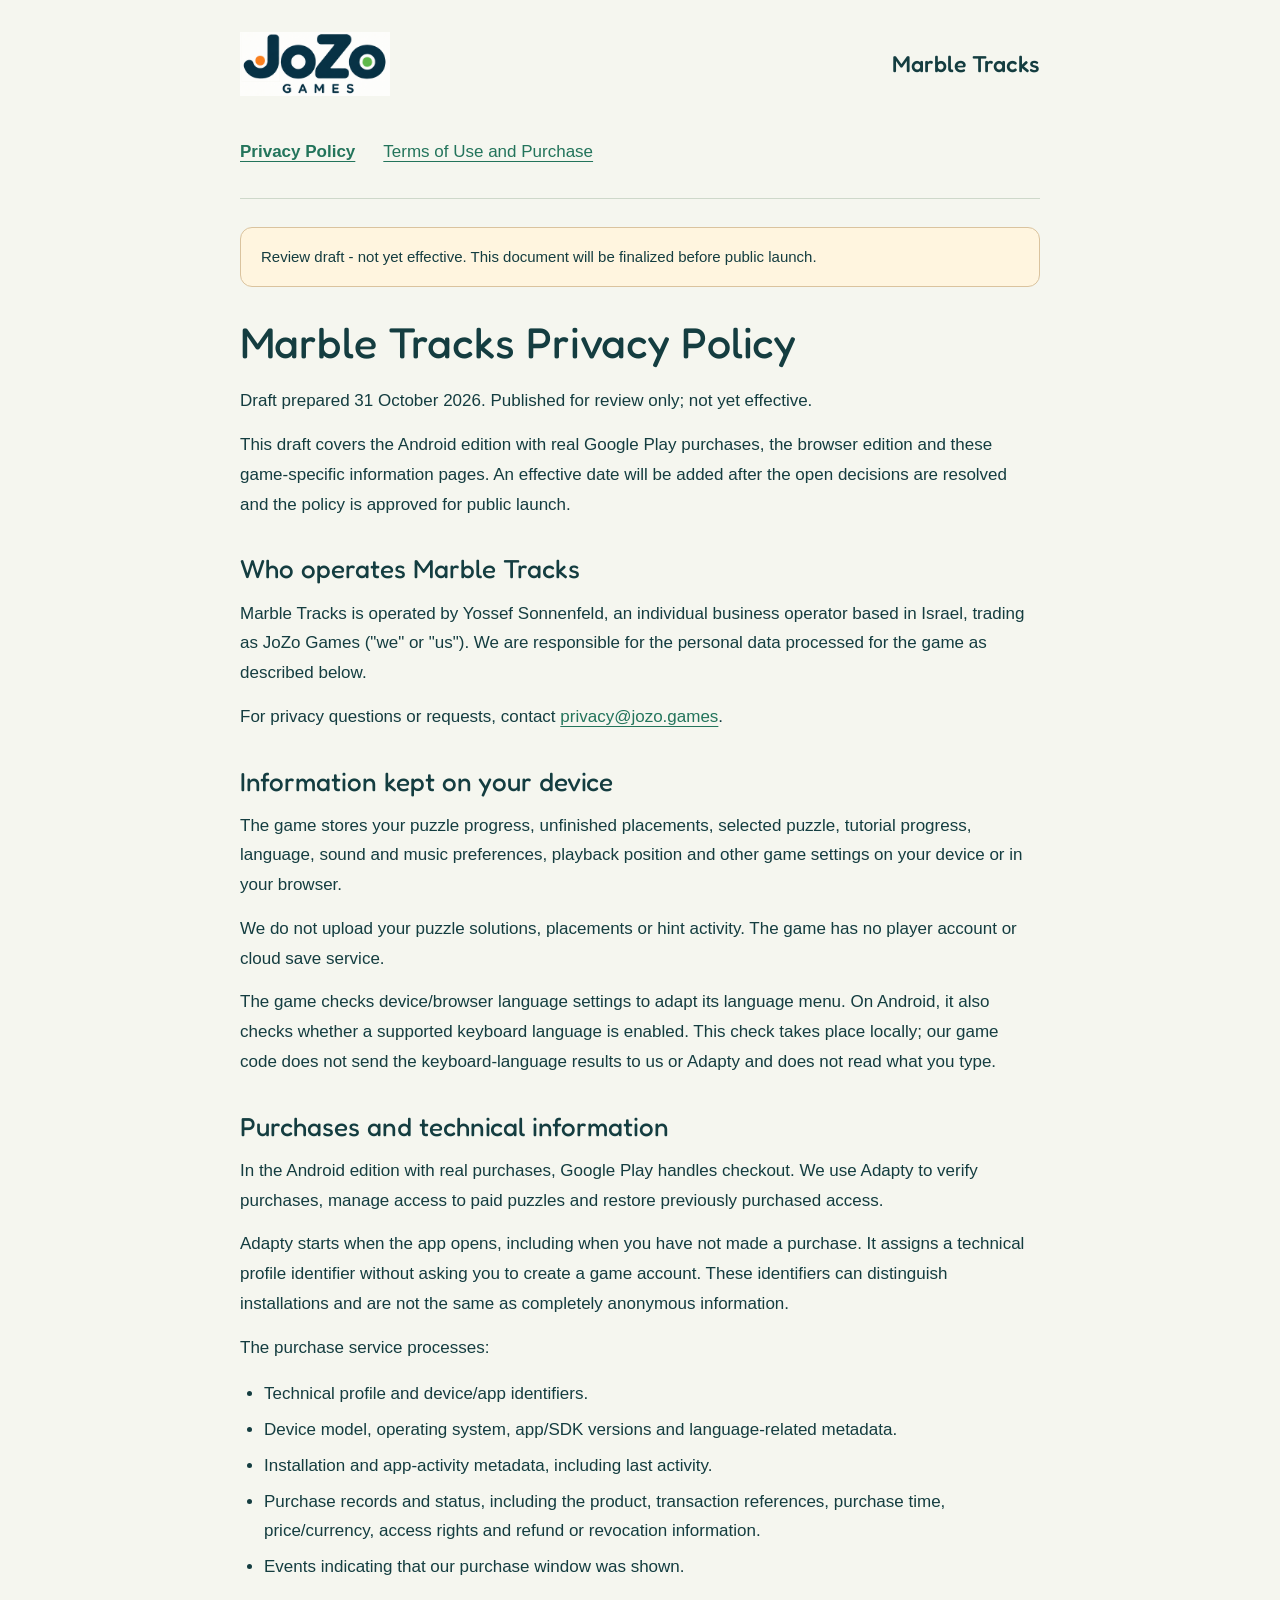
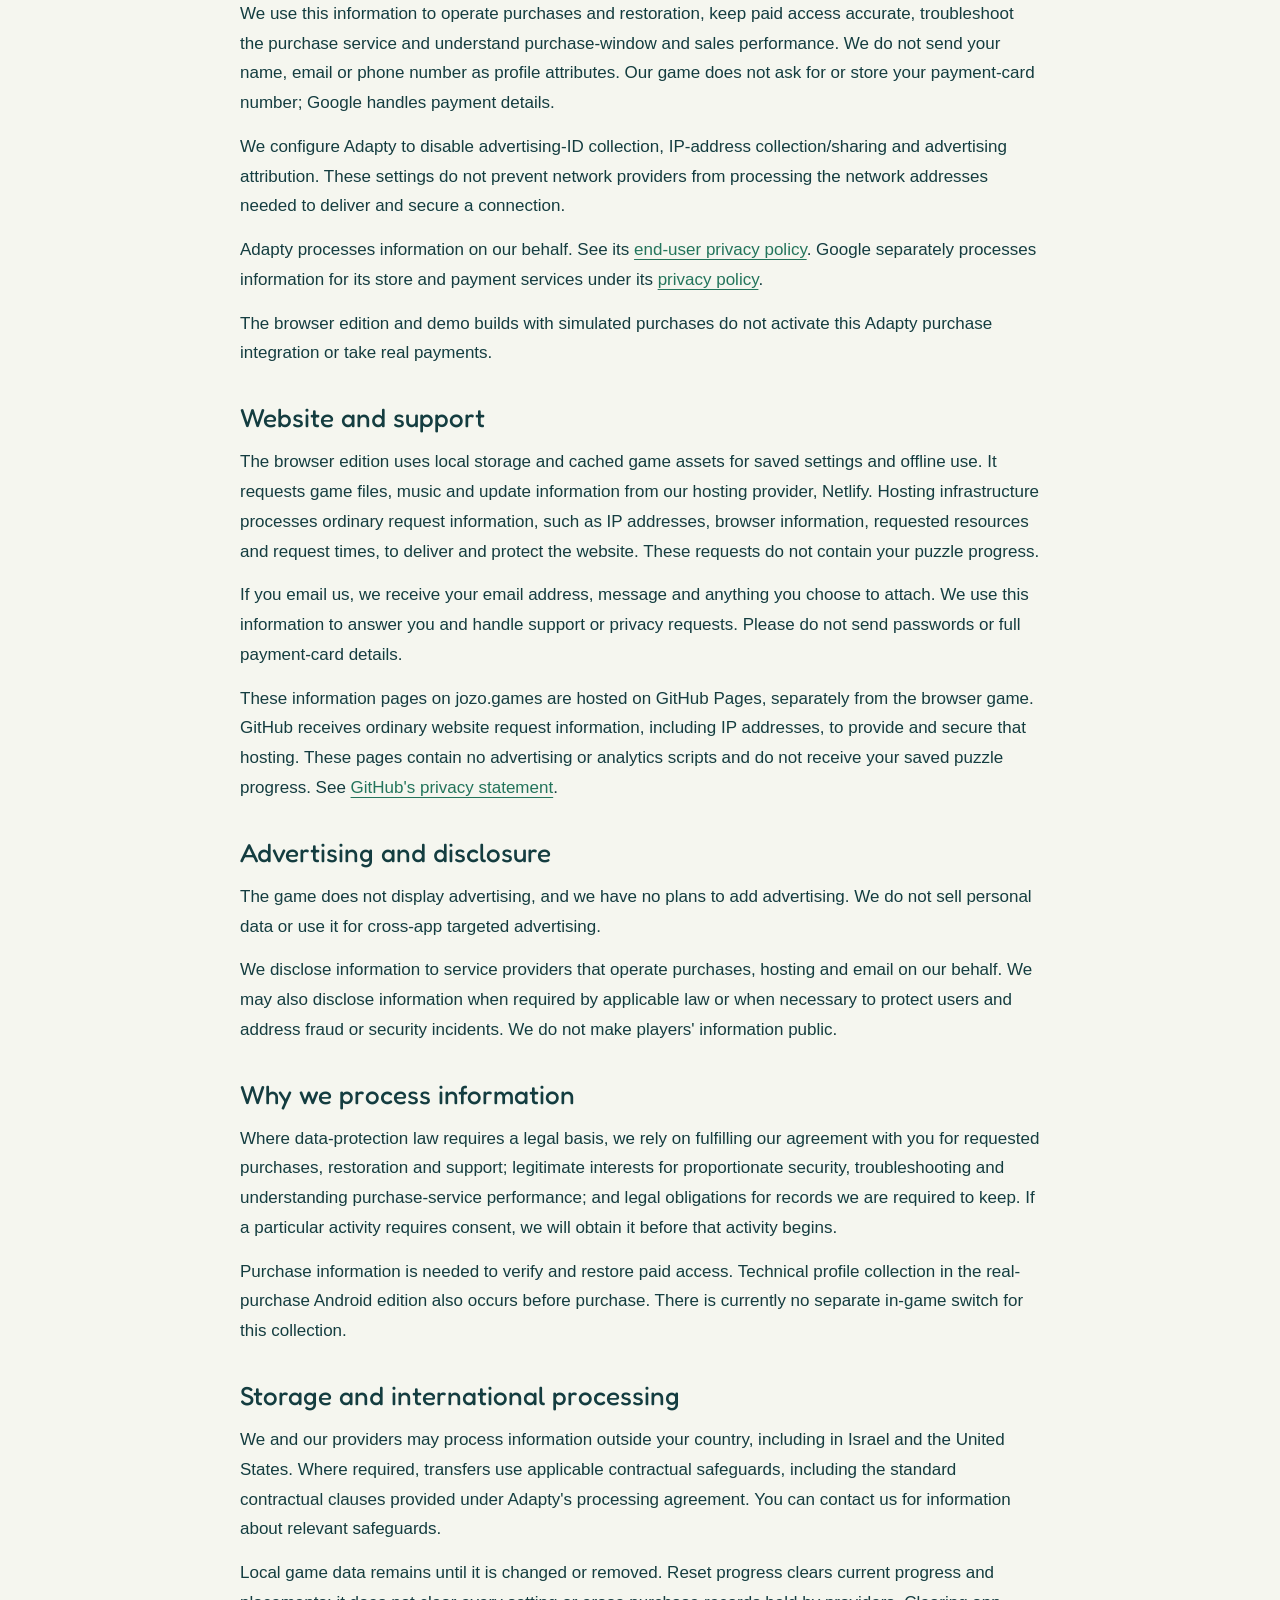
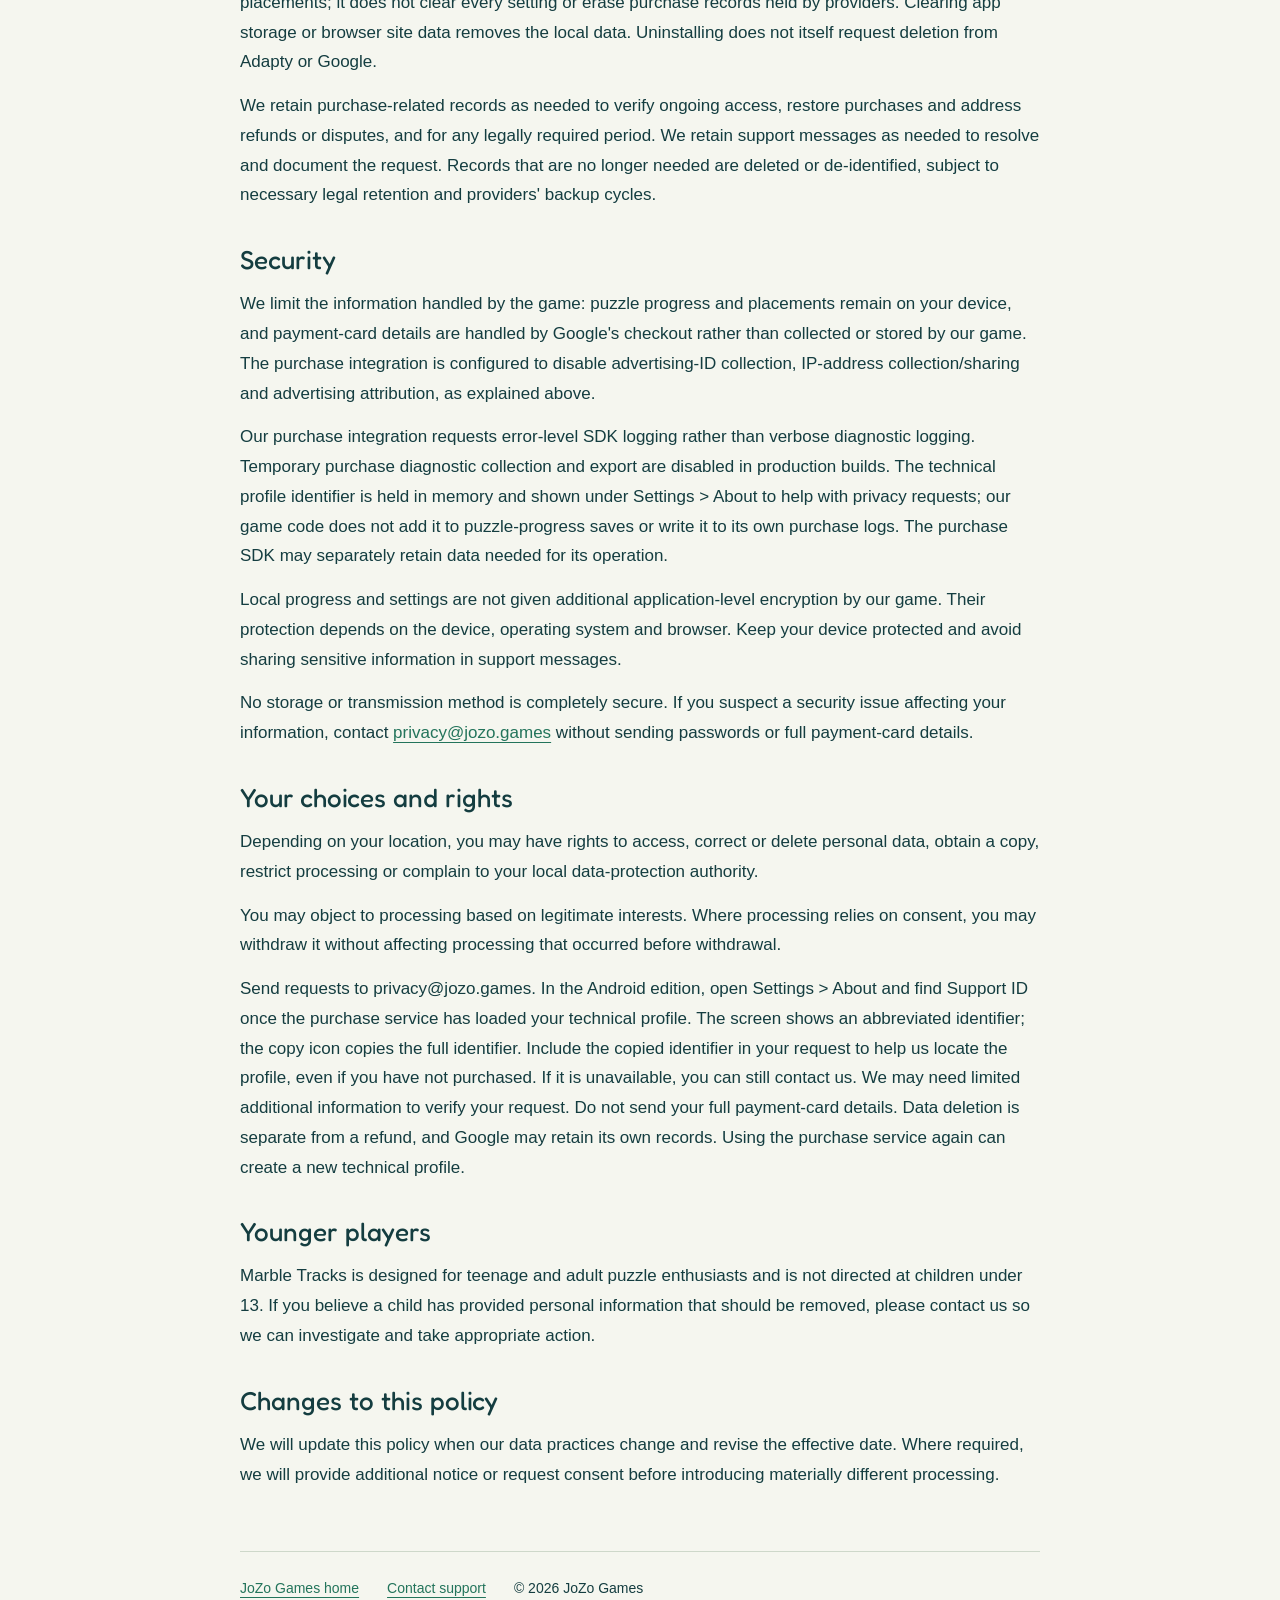
==== marble-tracks/privacy/index.html @ 0296bf8d "Publish Marble Tracks privacy and terms review pages" ====
<!doctype html>
<html lang="en" dir="ltr">
<head>
<meta charset="utf-8"><meta name="viewport" content="width=device-width,initial-scale=1">
<title>Marble Tracks Privacy Policy | JoZo Games</title>
<meta name="description" content="Marble Tracks Privacy Policy. Review draft from JoZo Games.">
<meta name="robots" content="noindex">
<link rel="canonical" href="https://jozo.games/marble-tracks/privacy/">
<link rel="icon" href="/assets/favicon.svg" type="image/svg+xml">
<link rel="stylesheet" href="/marble-tracks/legal.css">
</head>
<body>
<a class="skip" href="#document">Skip to document</a>
<header><a href="/" aria-label="JoZo Games home"><img src="/assets/jozo-logo.svg" alt="JoZo Games" width="150" height="64"></a><span>Marble Tracks</span></header>
<nav aria-label="Legal documents"><a href="/marble-tracks/privacy/" aria-current="page">Privacy Policy</a><a href="/marble-tracks/terms/">Terms of Use and Purchase</a></nav>
<main id="document"><aside class="notice" aria-label="Document status">Review draft - not yet effective. This document will be finalized before public launch.</aside><article><h1>Marble Tracks Privacy Policy</h1>
<p>Draft prepared 31 October 2026. Published for review only; not yet effective.</p>
<p>This draft covers the Android edition with real Google Play purchases, the browser edition and these game-specific information pages. An effective date will be added after the open decisions are resolved and the policy is approved for public launch.</p>
<h2>Who operates Marble Tracks</h2>
<p>Marble Tracks is operated by Yossef Sonnenfeld, an individual business operator based in Israel, trading as JoZo Games (&quot;we&quot; or &quot;us&quot;). We are responsible for the personal data processed for the game as described below.</p>
<p>For privacy questions or requests, contact <a href="mailto:privacy@jozo.games" target="_blank" rel="noopener noreferrer">privacy@jozo.games</a>.</p>
<h2>Information kept on your device</h2>
<p>The game stores your puzzle progress, unfinished placements, selected puzzle, tutorial progress, language, sound and music preferences, playback position and other game settings on your device or in your browser.</p>
<p>We do not upload your puzzle solutions, placements or hint activity. The game has no player account or cloud save service.</p>
<p>The game checks device/browser language settings to adapt its language menu. On Android, it also checks whether a supported keyboard language is enabled. This check takes place locally; our game code does not send the keyboard-language results to us or Adapty and does not read what you type.</p>
<h2>Purchases and technical information</h2>
<p>In the Android edition with real purchases, Google Play handles checkout. We use Adapty to verify purchases, manage access to paid puzzles and restore previously purchased access.</p>
<p>Adapty starts when the app opens, including when you have not made a purchase. It assigns a technical profile identifier without asking you to create a game account. These identifiers can distinguish installations and are not the same as completely anonymous information.</p>
<p>The purchase service processes:</p>
<ul><li>Technical profile and device/app identifiers.</li><li>Device model, operating system, app/SDK versions and language-related metadata.</li><li>Installation and app-activity metadata, including last activity.</li><li>Purchase records and status, including the product, transaction references, purchase time, price/currency, access rights and refund or revocation information.</li><li>Events indicating that our purchase window was shown.</li></ul>
<p>We use this information to operate purchases and restoration, keep paid access accurate, troubleshoot the purchase service and understand purchase-window and sales performance. We do not send your name, email or phone number as profile attributes. Our game does not ask for or store your payment-card number; Google handles payment details.</p>
<p>We configure Adapty to disable advertising-ID collection, IP-address collection/sharing and advertising attribution. These settings do not prevent network providers from processing the network addresses needed to deliver and secure a connection.</p>
<p>Adapty processes information on our behalf. See its <a href="https://adapty.io/end-users-privacy/" target="_blank" rel="noopener noreferrer">end-user privacy policy</a>. Google separately processes information for its store and payment services under its <a href="https://policies.google.com/privacy" target="_blank" rel="noopener noreferrer">privacy policy</a>.</p>
<p>The browser edition and demo builds with simulated purchases do not activate this Adapty purchase integration or take real payments.</p>
<h2>Website and support</h2>
<p>The browser edition uses local storage and cached game assets for saved settings and offline use. It requests game files, music and update information from our hosting provider, Netlify. Hosting infrastructure processes ordinary request information, such as IP addresses, browser information, requested resources and request times, to deliver and protect the website. These requests do not contain your puzzle progress.</p>
<p>If you email us, we receive your email address, message and anything you choose to attach. We use this information to answer you and handle support or privacy requests. Please do not send passwords or full payment-card details.</p>
<p>These information pages on jozo.games are hosted on GitHub Pages, separately from the browser game. GitHub receives ordinary website request information, including IP addresses, to provide and secure that hosting. These pages contain no advertising or analytics scripts and do not receive your saved puzzle progress. See <a href="https://docs.github.com/en/site-policy/privacy-policies/github-general-privacy-statement" target="_blank" rel="noopener noreferrer">GitHub&#39;s privacy statement</a>.</p>
<h2>Advertising and disclosure</h2>
<p>The game does not display advertising, and we have no plans to add advertising. We do not sell personal data or use it for cross-app targeted advertising.</p>
<p>We disclose information to service providers that operate purchases, hosting and email on our behalf. We may also disclose information when required by applicable law or when necessary to protect users and address fraud or security incidents. We do not make players&#39; information public.</p>
<h2>Why we process information</h2>
<p>Where data-protection law requires a legal basis, we rely on fulfilling our agreement with you for requested purchases, restoration and support; legitimate interests for proportionate security, troubleshooting and understanding purchase-service performance; and legal obligations for records we are required to keep. If a particular activity requires consent, we will obtain it before that activity begins.</p>
<p>Purchase information is needed to verify and restore paid access. Technical profile collection in the real-purchase Android edition also occurs before purchase. There is currently no separate in-game switch for this collection.</p>
<h2>Storage and international processing</h2>
<p>We and our providers may process information outside your country, including in Israel and the United States. Where required, transfers use applicable contractual safeguards, including the standard contractual clauses provided under Adapty&#39;s processing agreement. You can contact us for information about relevant safeguards.</p>
<p>Local game data remains until it is changed or removed. Reset progress clears current progress and placements; it does not clear every setting or erase purchase records held by providers. Clearing app storage or browser site data removes the local data. Uninstalling does not itself request deletion from Adapty or Google.</p>
<p>We retain purchase-related records as needed to verify ongoing access, restore purchases and address refunds or disputes, and for any legally required period. We retain support messages as needed to resolve and document the request. Records that are no longer needed are deleted or de-identified, subject to necessary legal retention and providers&#39; backup cycles.</p>
<h2>Security</h2>
<p>We limit the information handled by the game: puzzle progress and placements remain on your device, and payment-card details are handled by Google&#39;s checkout rather than collected or stored by our game. The purchase integration is configured to disable advertising-ID collection, IP-address collection/sharing and advertising attribution, as explained above.</p>
<p>Our purchase integration requests error-level SDK logging rather than verbose diagnostic logging. Temporary purchase diagnostic collection and export are disabled in production builds. The technical profile identifier is held in memory and shown under Settings &gt; About to help with privacy requests; our game code does not add it to puzzle-progress saves or write it to its own purchase logs. The purchase SDK may separately retain data needed for its operation.</p>
<p>Local progress and settings are not given additional application-level encryption by our game. Their protection depends on the device, operating system and browser. Keep your device protected and avoid sharing sensitive information in support messages.</p>
<p>No storage or transmission method is completely secure. If you suspect a security issue affecting your information, contact <a href="mailto:privacy@jozo.games" target="_blank" rel="noopener noreferrer">privacy@jozo.games</a> without sending passwords or full payment-card details.</p>
<h2>Your choices and rights</h2>
<p>Depending on your location, you may have rights to access, correct or delete personal data, obtain a copy, restrict processing or complain to your local data-protection authority.</p>
<p>You may object to processing based on legitimate interests. Where processing relies on consent, you may withdraw it without affecting processing that occurred before withdrawal.</p>
<p>Send requests to privacy@jozo.games. In the Android edition, open Settings &gt; About and find Support ID once the purchase service has loaded your technical profile. The screen shows an abbreviated identifier; the copy icon copies the full identifier. Include the copied identifier in your request to help us locate the profile, even if you have not purchased. If it is unavailable, you can still contact us. We may need limited additional information to verify your request. Do not send your full payment-card details. Data deletion is separate from a refund, and Google may retain its own records. Using the purchase service again can create a new technical profile.</p>
<h2>Younger players</h2>
<p>Marble Tracks is designed for teenage and adult puzzle enthusiasts and is not directed at children under 13. If you believe a child has provided personal information that should be removed, please contact us so we can investigate and take appropriate action.</p>
<h2>Changes to this policy</h2>
<p>We will update this policy when our data practices change and revise the effective date. Where required, we will provide additional notice or request consent before introducing materially different processing.</p></article></main>
<footer><a href="/">JoZo Games home</a><a href="mailto:support@jozo.games">Contact support</a><span>© 2026 JoZo Games</span></footer>
</body>
</html>
---- marble-tracks/legal.css ----
@font-face{font-family:Fredoka;src:url('/assets/fredoka.ttf') format('truetype');font-weight:300 700;font-display:swap}
:root{color-scheme:light;--ink:#143d40;--green:#23745b;--paper:#f5f6ef;--line:#ced8ca}
*{box-sizing:border-box}body{margin:0;background:var(--paper);color:var(--ink);font:17px/1.75 Arial,Helvetica,sans-serif;overflow-wrap:anywhere}
header,nav,main,footer{width:min(100% - 40px,800px);margin-inline:auto}header{display:flex;align-items:center;justify-content:space-between;gap:20px;padding:32px 0 20px}header img{display:block;max-width:100%;height:auto}header span{font:500 23px Fredoka,Arial,sans-serif}
nav{display:flex;gap:12px 28px;flex-wrap:wrap;padding:14px 0 24px;border-bottom:1px solid var(--line)}a{color:var(--green);text-underline-offset:4px}a:focus-visible{outline:3px solid #b95314;outline-offset:5px}nav a{padding:7px 0}nav [aria-current]{font-weight:bold}
main{padding-block:28px 48px}.notice{padding:16px 20px;border:1px solid #dac39e;background:#fff5df;border-radius:12px;font-size:15px}h1,h2{font-family:Fredoka,Arial,sans-serif;font-weight:450;line-height:1.2;letter-spacing:normal}h1{font-size:clamp(30px,6vw,43px);margin:30px 0 18px}h2{font-size:26px;margin:34px 0 12px}p{margin:14px 0}li{margin-block:6px}ul{padding-left:24px}footer{display:flex;flex-wrap:wrap;gap:16px 28px;border-top:1px solid var(--line);padding:24px 0 36px;font-size:14px}.skip{position:absolute;left:20px;top:-100px;background:white;padding:12px}.skip:focus{top:10px}@media(max-width:400px){header span{font-size:19px}header img{width:125px}body{font-size:16px}}
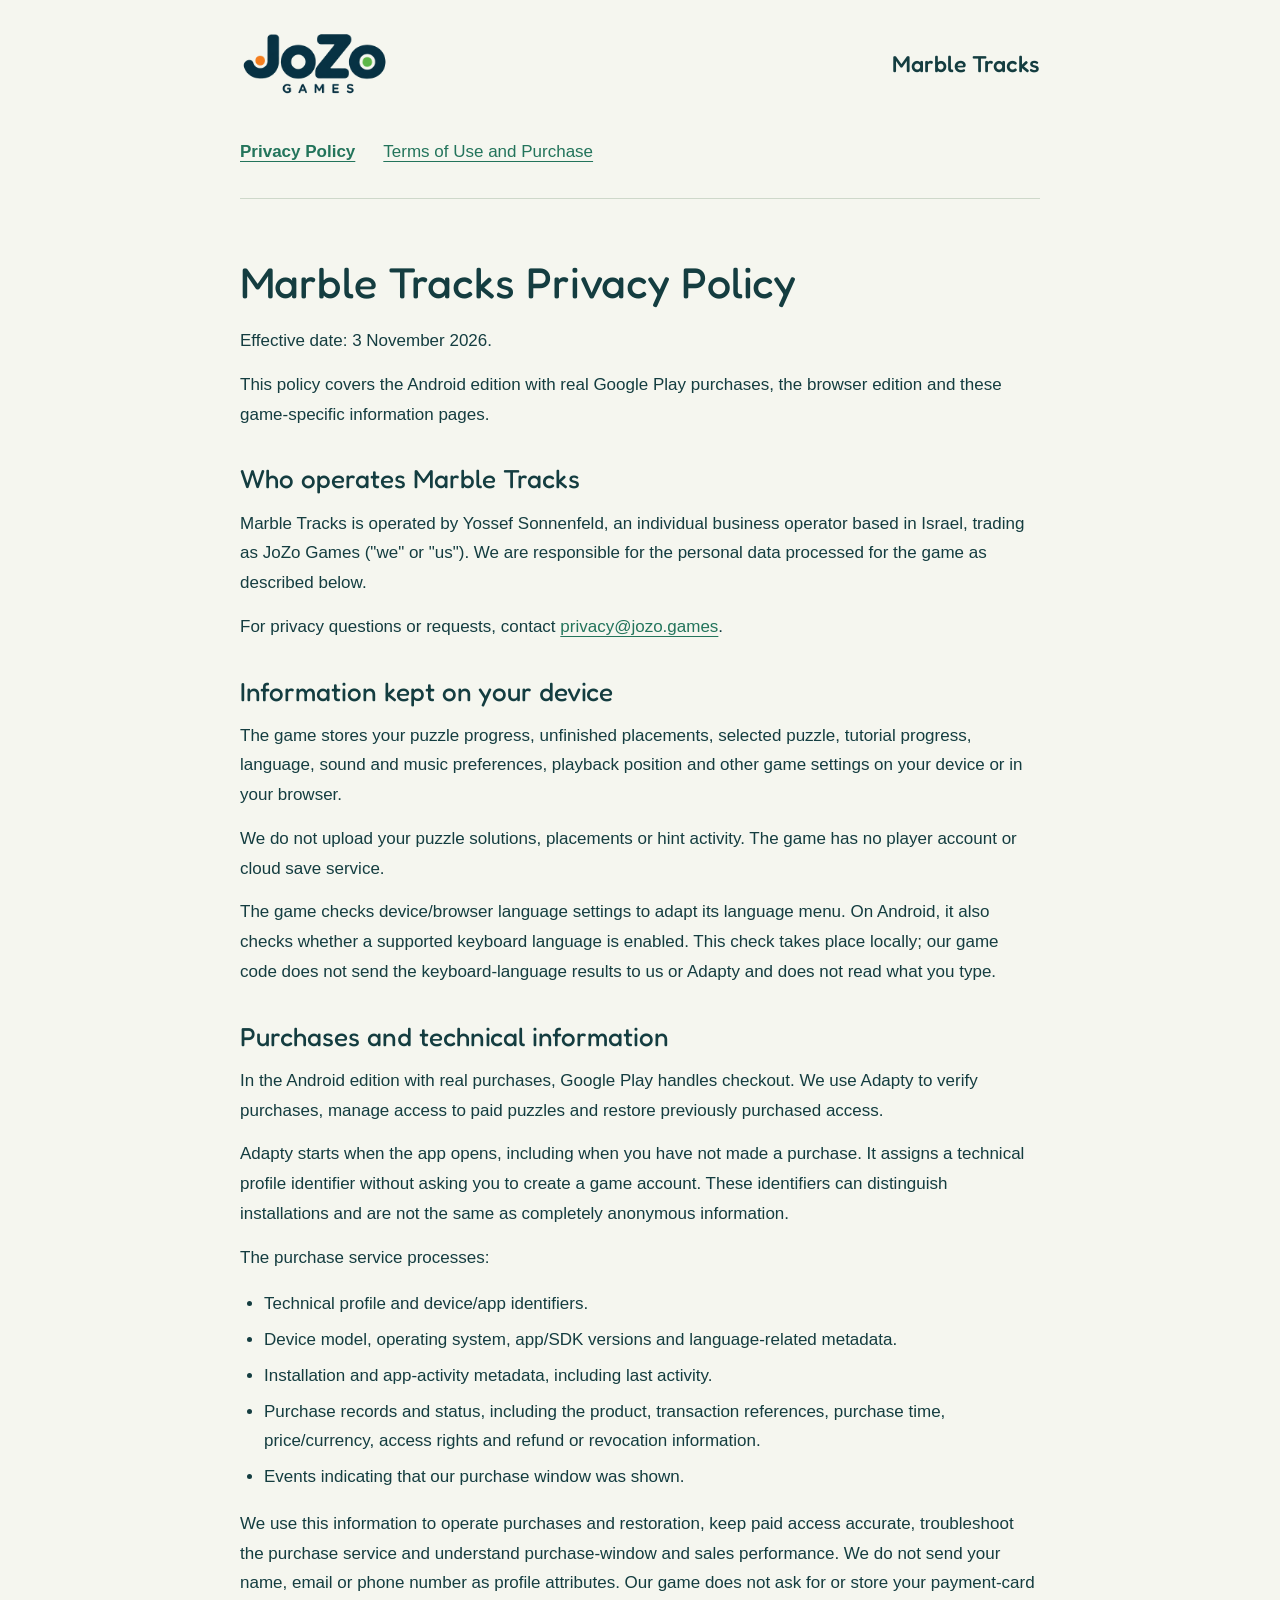
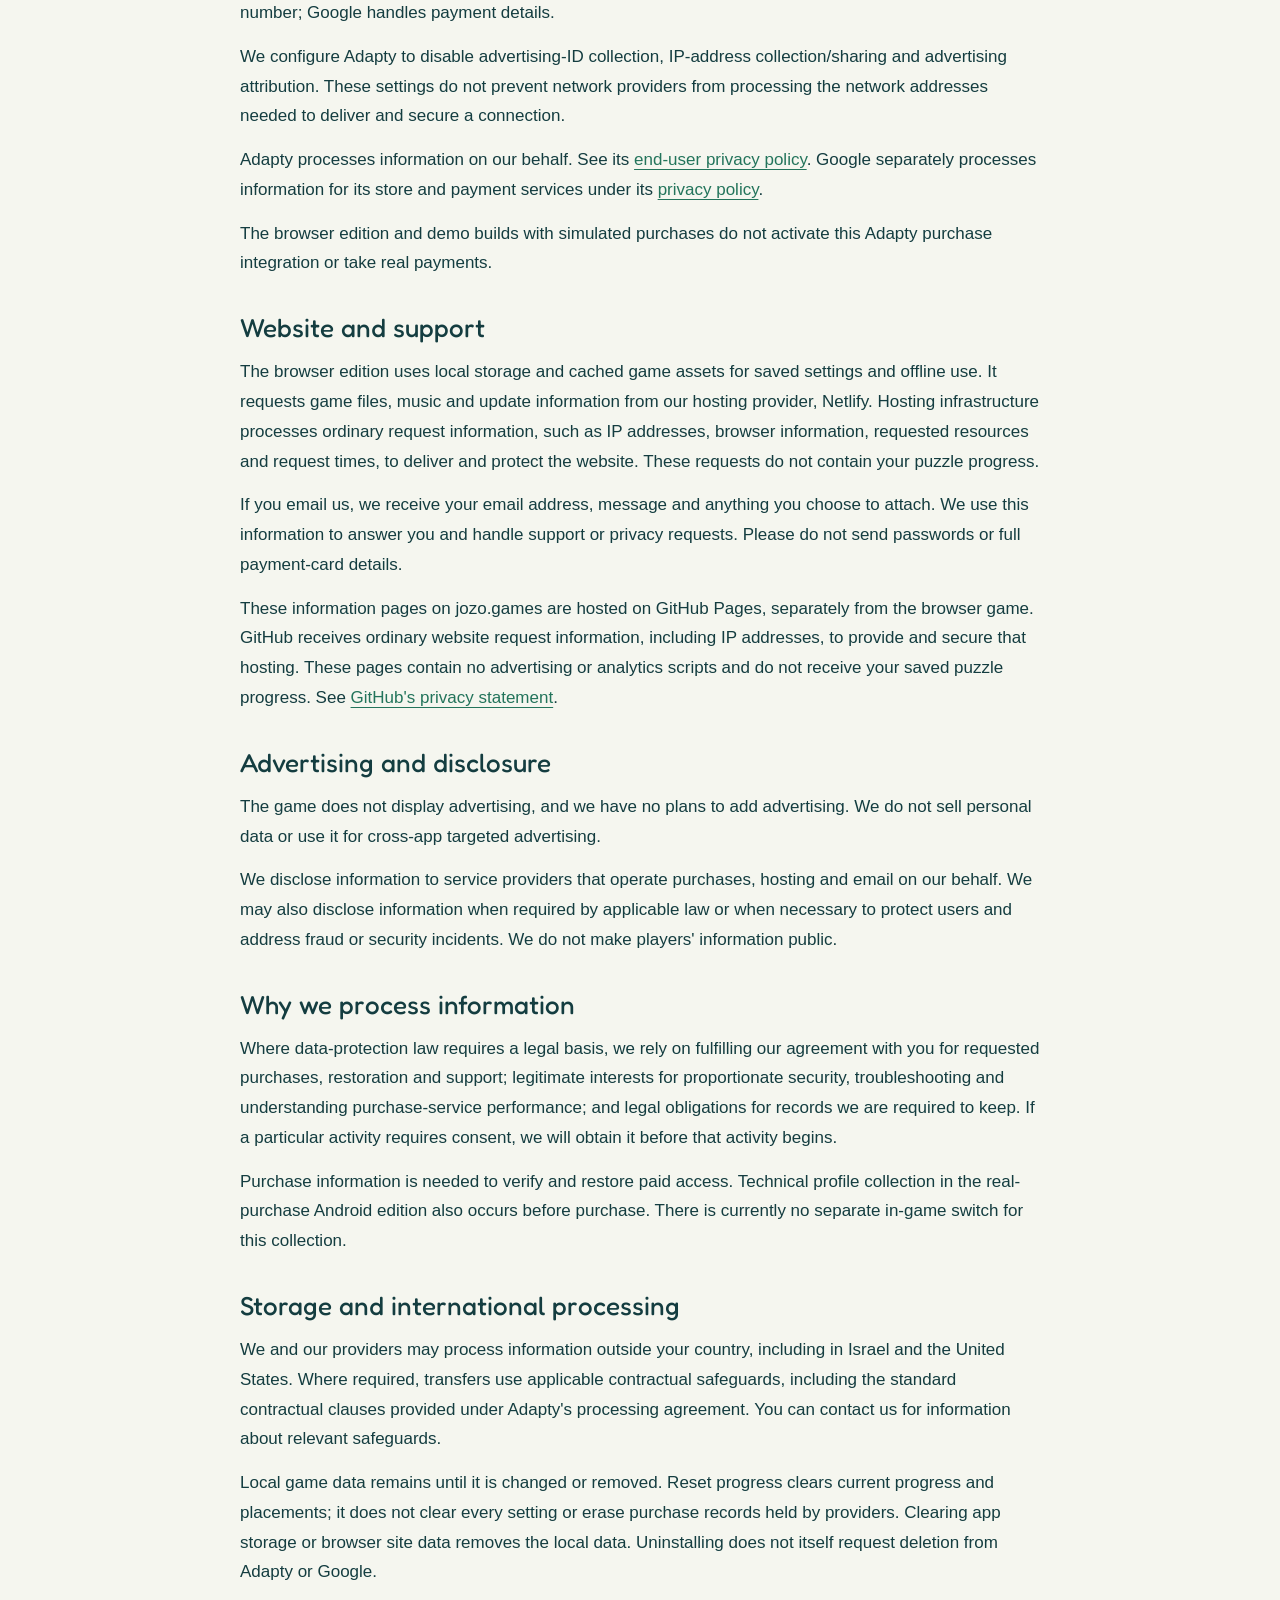
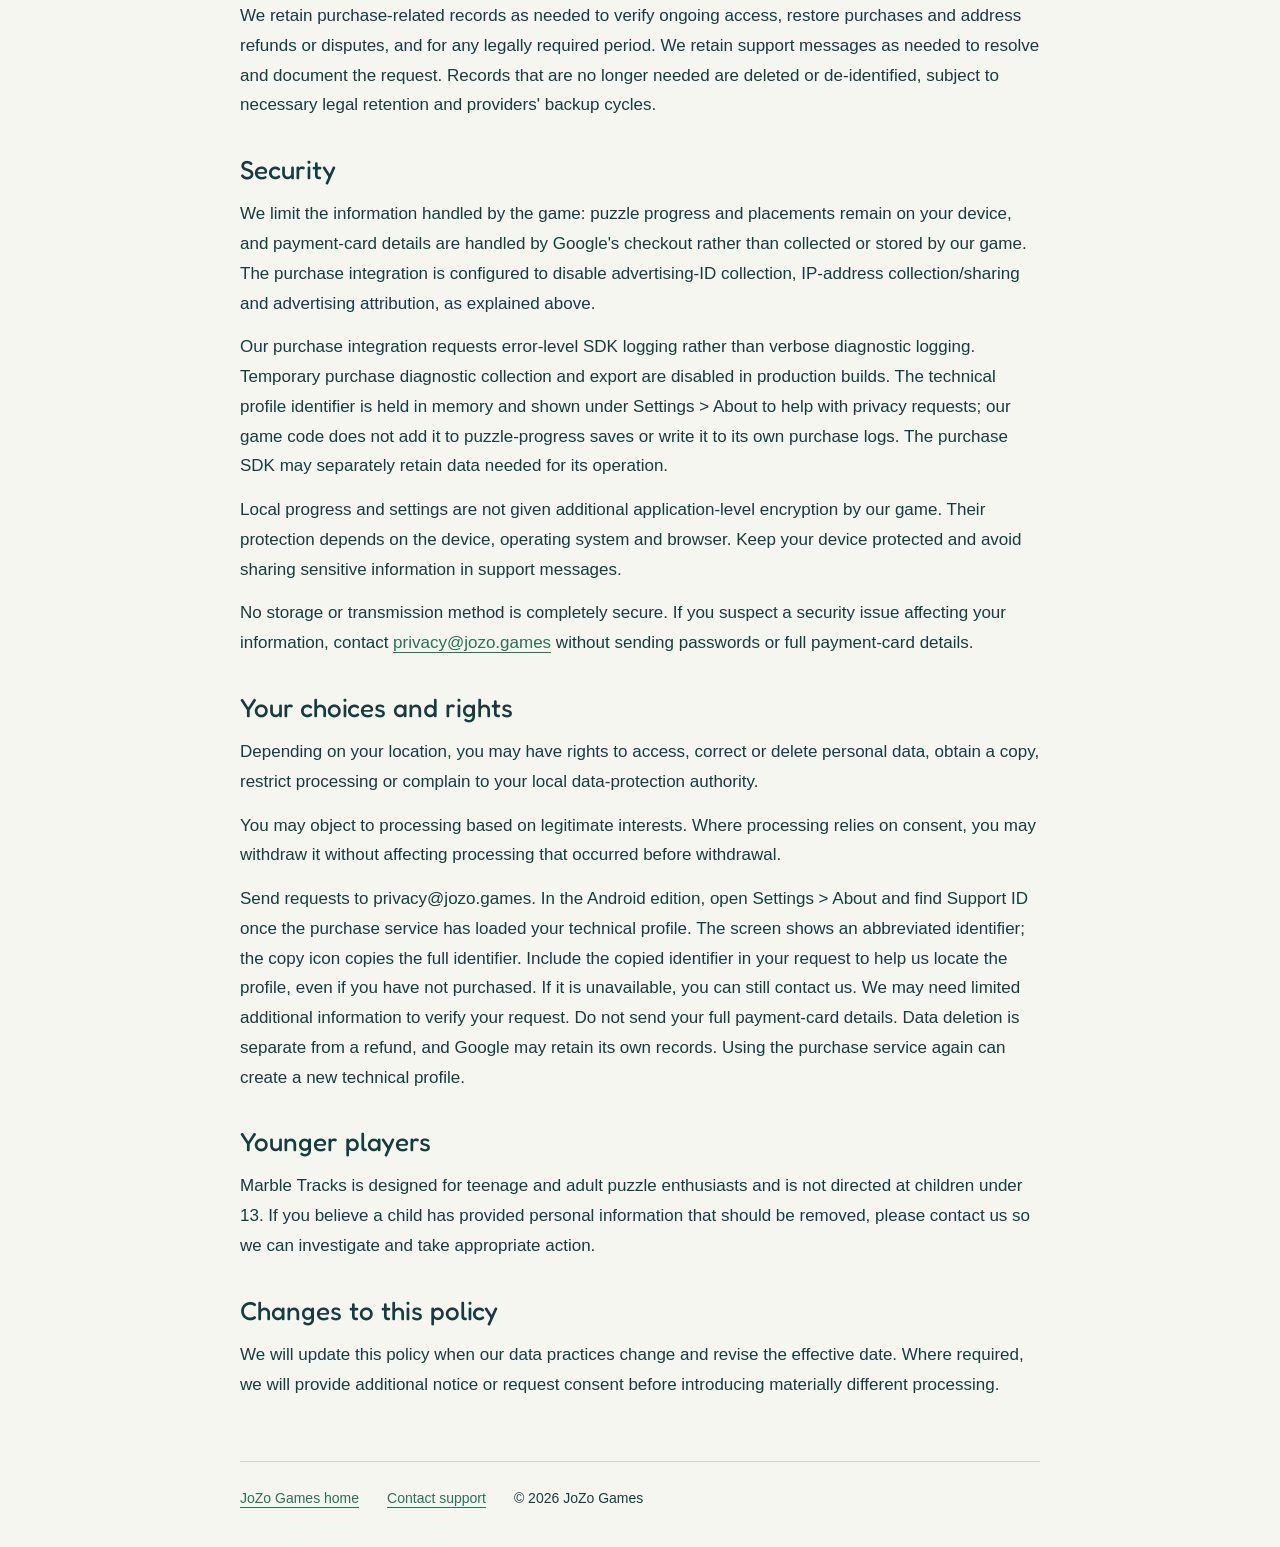
==== commit da1f7fad: "קוד" ====
--- a/marble-tracks/privacy/index.html
+++ b/marble-tracks/privacy/index.html
@@ -3,8 +3,7 @@
 <head>
 <meta charset="utf-8"><meta name="viewport" content="width=device-width,initial-scale=1">
 <title>Marble Tracks Privacy Policy | JoZo Games</title>
-<meta name="description" content="Marble Tracks Privacy Policy. Review draft from JoZo Games.">
-<meta name="robots" content="noindex">
+<meta name="description" content="Marble Tracks Privacy Policy from JoZo Games.">
 <link rel="canonical" href="https://jozo.games/marble-tracks/privacy/">
 <link rel="icon" href="/assets/favicon.svg" type="image/svg+xml">
 <link rel="stylesheet" href="/marble-tracks/legal.css">
@@ -13,9 +12,9 @@
 <a class="skip" href="#document">Skip to document</a>
 <header><a href="/" aria-label="JoZo Games home"><img src="/assets/jozo-logo.svg" alt="JoZo Games" width="150" height="64"></a><span>Marble Tracks</span></header>
 <nav aria-label="Legal documents"><a href="/marble-tracks/privacy/" aria-current="page">Privacy Policy</a><a href="/marble-tracks/terms/">Terms of Use and Purchase</a></nav>
-<main id="document"><aside class="notice" aria-label="Document status">Review draft - not yet effective. This document will be finalized before public launch.</aside><article><h1>Marble Tracks Privacy Policy</h1>
-<p>Draft prepared 31 October 2026. Published for review only; not yet effective.</p>
-<p>This draft covers the Android edition with real Google Play purchases, the browser edition and these game-specific information pages. An effective date will be added after the open decisions are resolved and the policy is approved for public launch.</p>
+<main id="document"><article><h1>Marble Tracks Privacy Policy</h1>
+<p>Effective date: 3 November 2026.</p>
+<p>This policy covers the Android edition with real Google Play purchases, the browser edition and these game-specific information pages.</p>
 <h2>Who operates Marble Tracks</h2>
 <p>Marble Tracks is operated by Yossef Sonnenfeld, an individual business operator based in Israel, trading as JoZo Games (&quot;we&quot; or &quot;us&quot;). We are responsible for the personal data processed for the game as described below.</p>
 <p>For privacy questions or requests, contact <a href="mailto:privacy@jozo.games" target="_blank" rel="noopener noreferrer">privacy@jozo.games</a>.</p>
--- a/marble-tracks/legal.css
+++ b/marble-tracks/legal.css
@@ -1,6 +1,6 @@
 @font-face{font-family:Fredoka;src:url('/assets/fredoka.ttf') format('truetype');font-weight:300 700;font-display:swap}
 :root{color-scheme:light;--ink:#143d40;--green:#23745b;--paper:#f5f6ef;--line:#ced8ca}
 *{box-sizing:border-box}body{margin:0;background:var(--paper);color:var(--ink);font:17px/1.75 Arial,Helvetica,sans-serif;overflow-wrap:anywhere}
-header,nav,main,footer{width:min(100% - 40px,800px);margin-inline:auto}header{display:flex;align-items:center;justify-content:space-between;gap:20px;padding:32px 0 20px}header img{display:block;max-width:100%;height:auto}header span{font:500 23px Fredoka,Arial,sans-serif}
+header,nav,main,footer{width:min(100% - 40px,800px);margin-inline:auto}header{display:flex;align-items:center;justify-content:space-between;gap:20px;padding:32px 0 20px}header img{display:block;max-width:100%;height:auto;filter:brightness(1.025);mix-blend-mode:multiply}header span{font:500 23px Fredoka,Arial,sans-serif}
 nav{display:flex;gap:12px 28px;flex-wrap:wrap;padding:14px 0 24px;border-bottom:1px solid var(--line)}a{color:var(--green);text-underline-offset:4px}a:focus-visible{outline:3px solid #b95314;outline-offset:5px}nav a{padding:7px 0}nav [aria-current]{font-weight:bold}
 main{padding-block:28px 48px}.notice{padding:16px 20px;border:1px solid #dac39e;background:#fff5df;border-radius:12px;font-size:15px}h1,h2{font-family:Fredoka,Arial,sans-serif;font-weight:450;line-height:1.2;letter-spacing:normal}h1{font-size:clamp(30px,6vw,43px);margin:30px 0 18px}h2{font-size:26px;margin:34px 0 12px}p{margin:14px 0}li{margin-block:6px}ul{padding-left:24px}footer{display:flex;flex-wrap:wrap;gap:16px 28px;border-top:1px solid var(--line);padding:24px 0 36px;font-size:14px}.skip{position:absolute;left:20px;top:-100px;background:white;padding:12px}.skip:focus{top:10px}@media(max-width:400px){header span{font-size:19px}header img{width:125px}body{font-size:16px}}
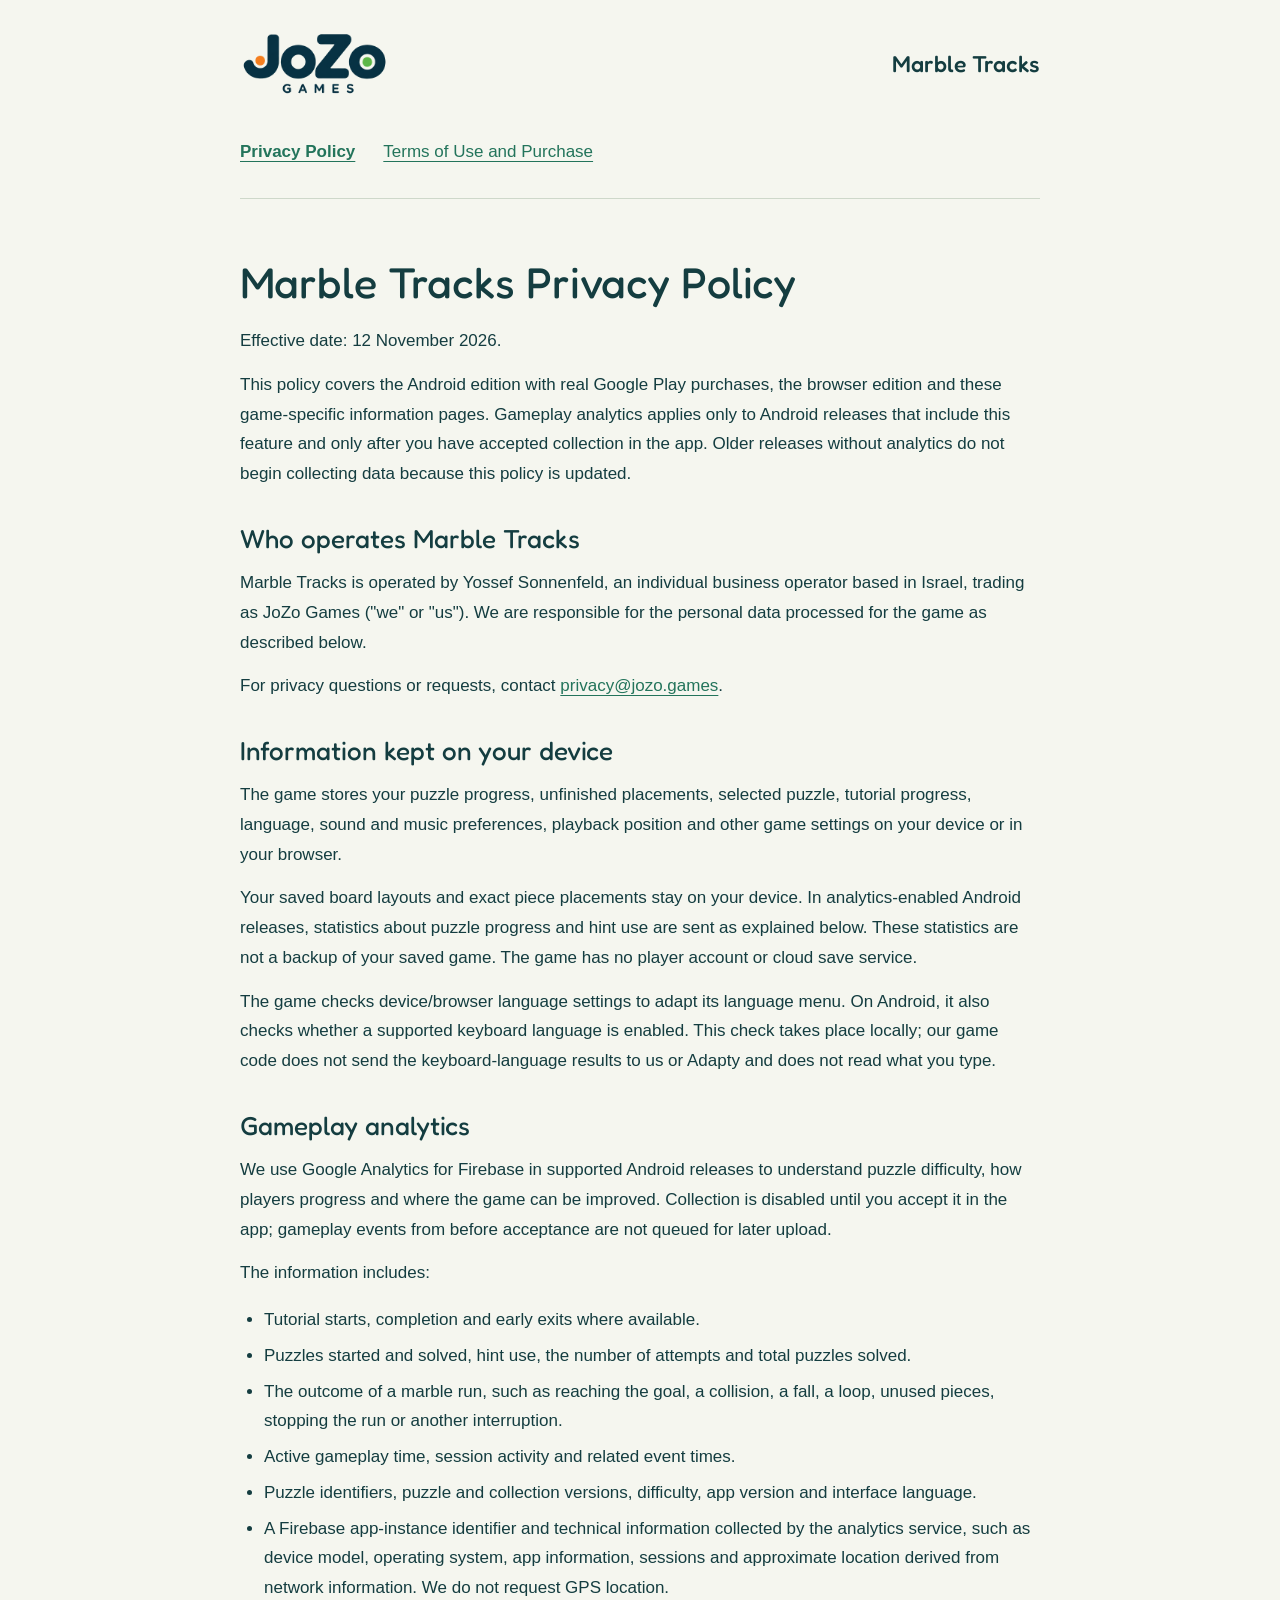
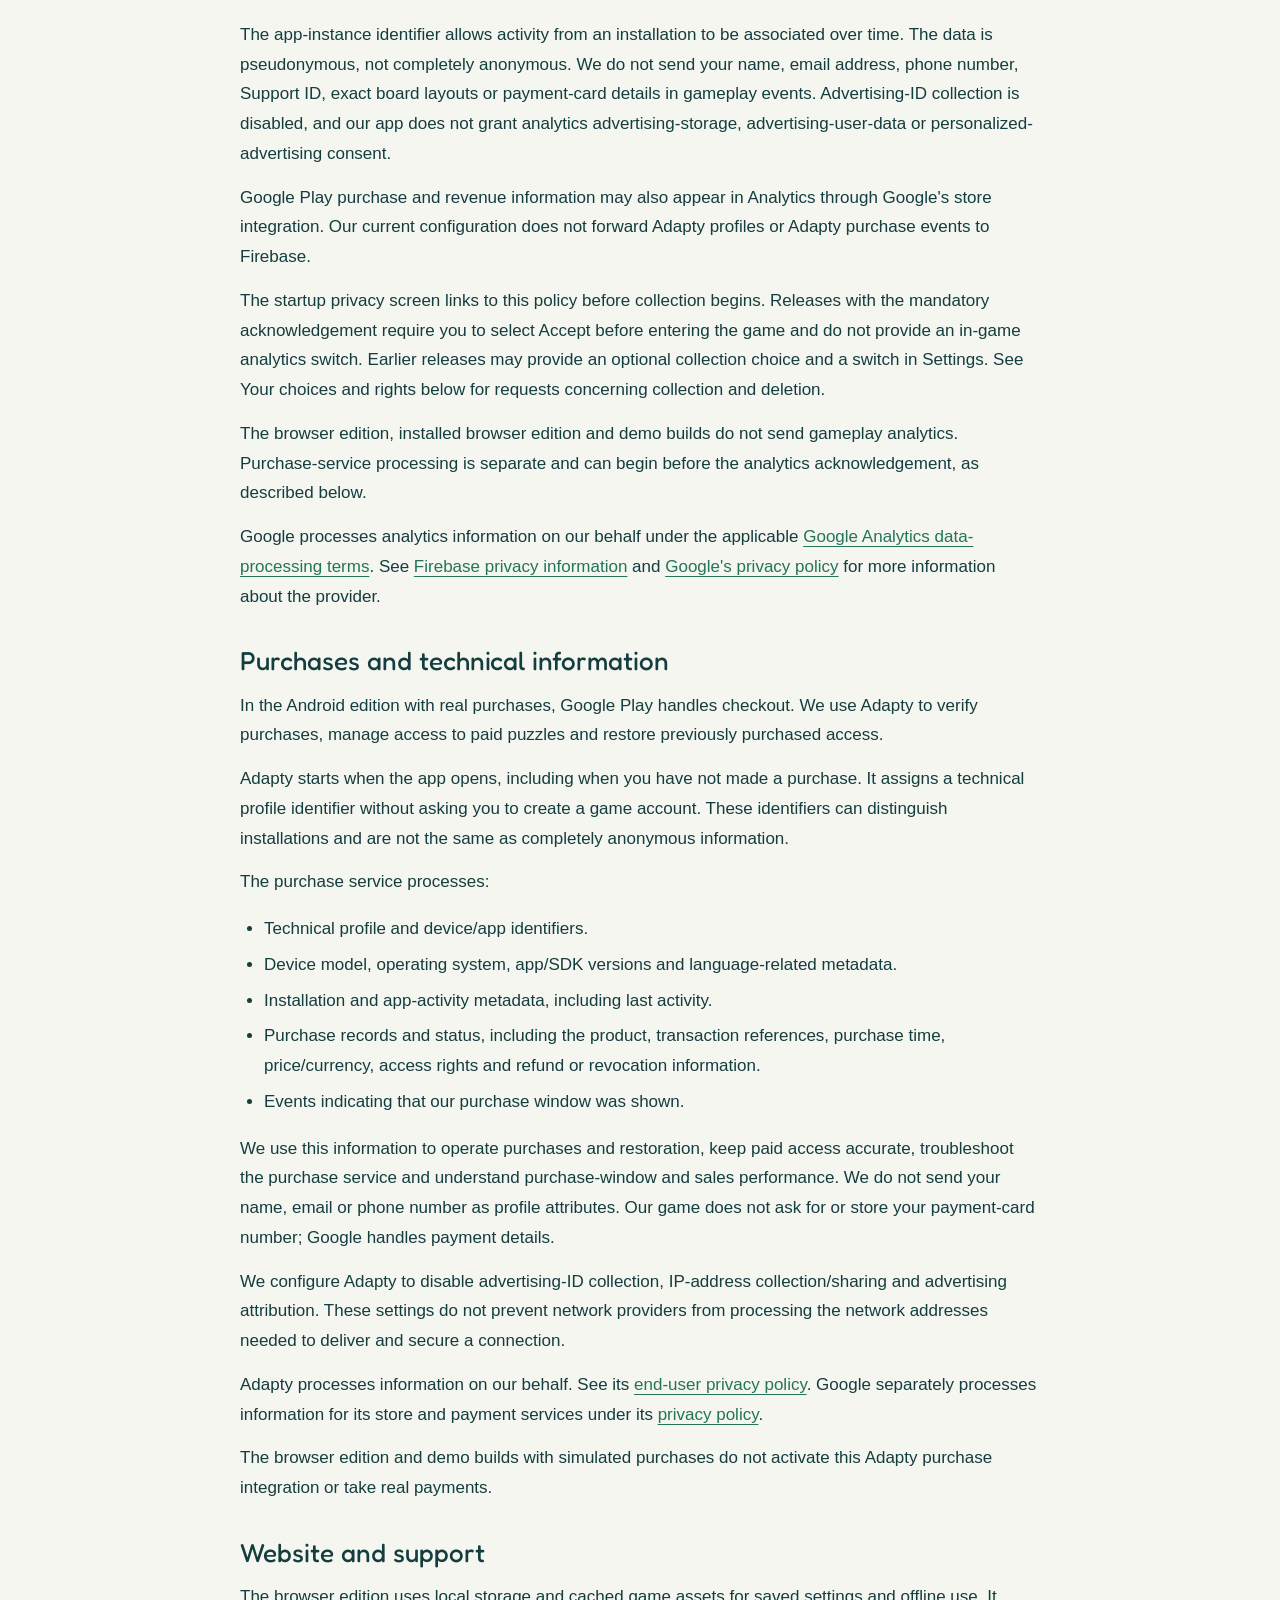
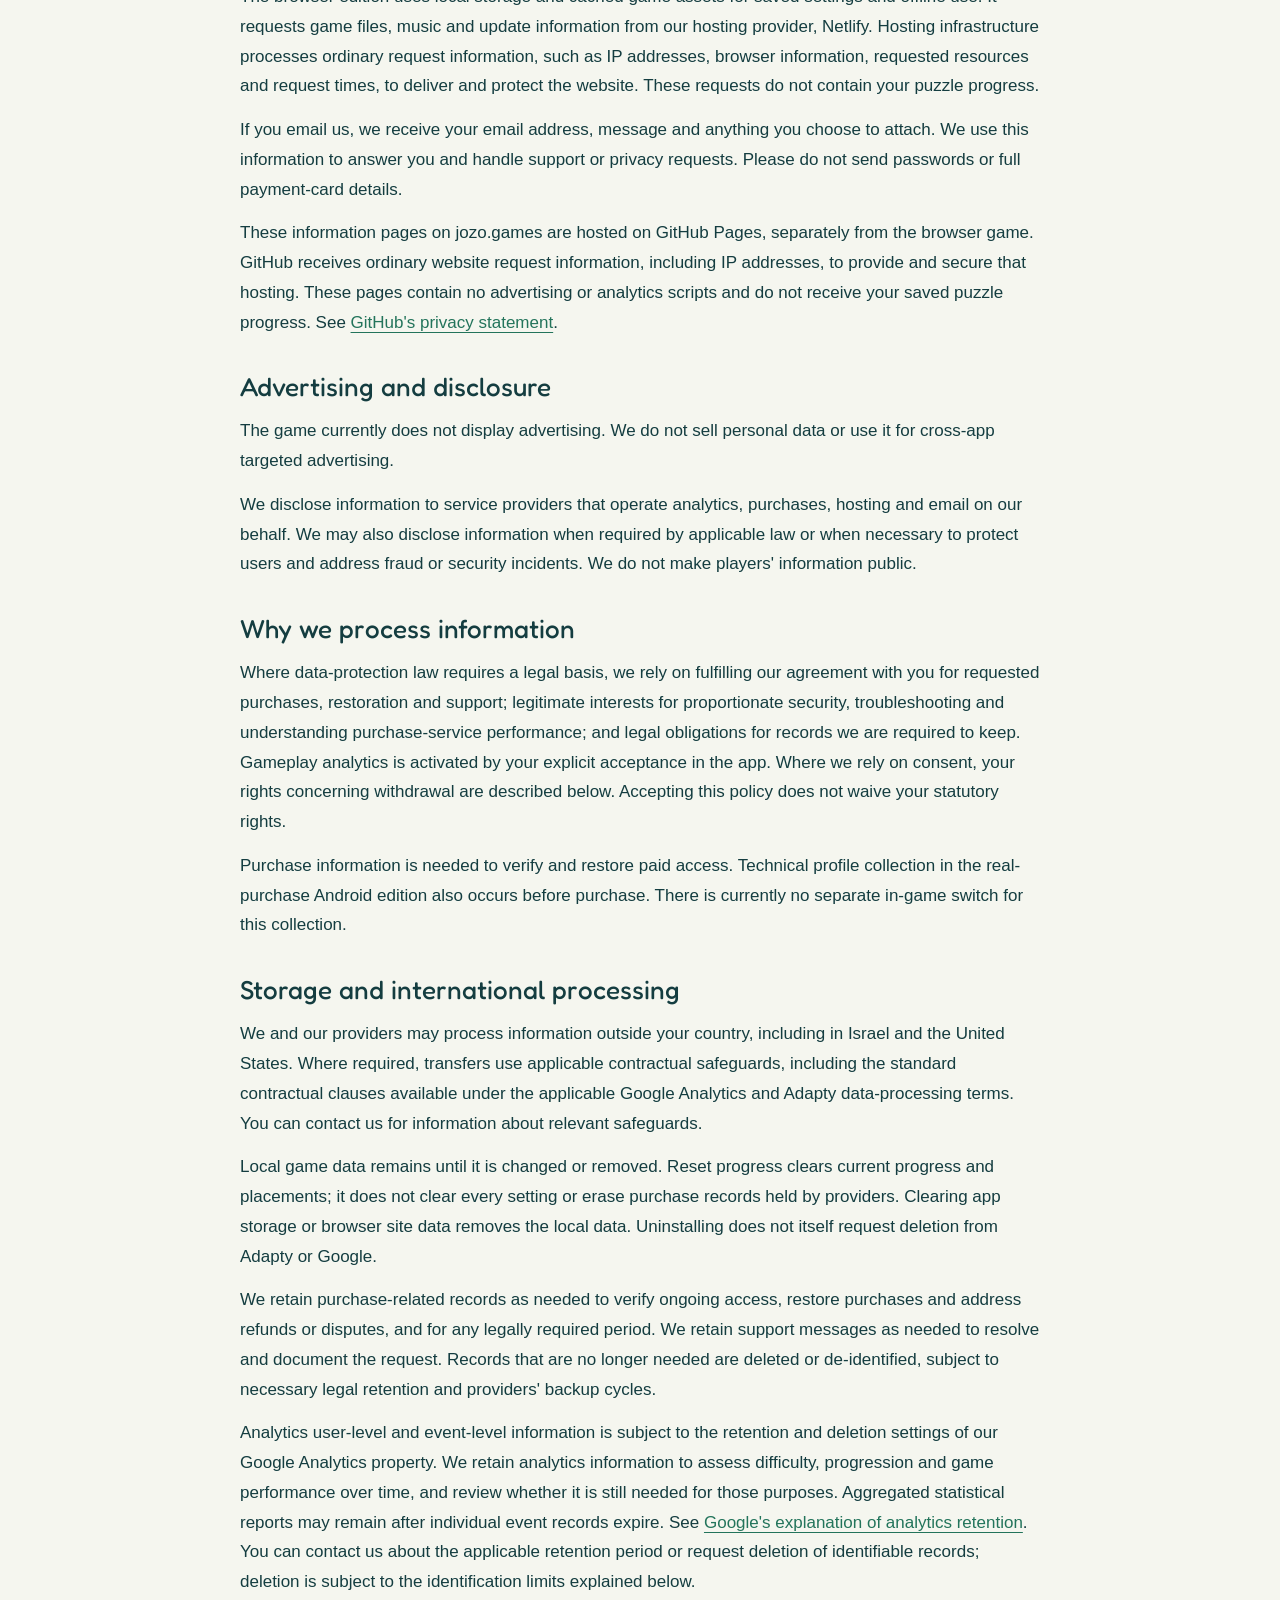
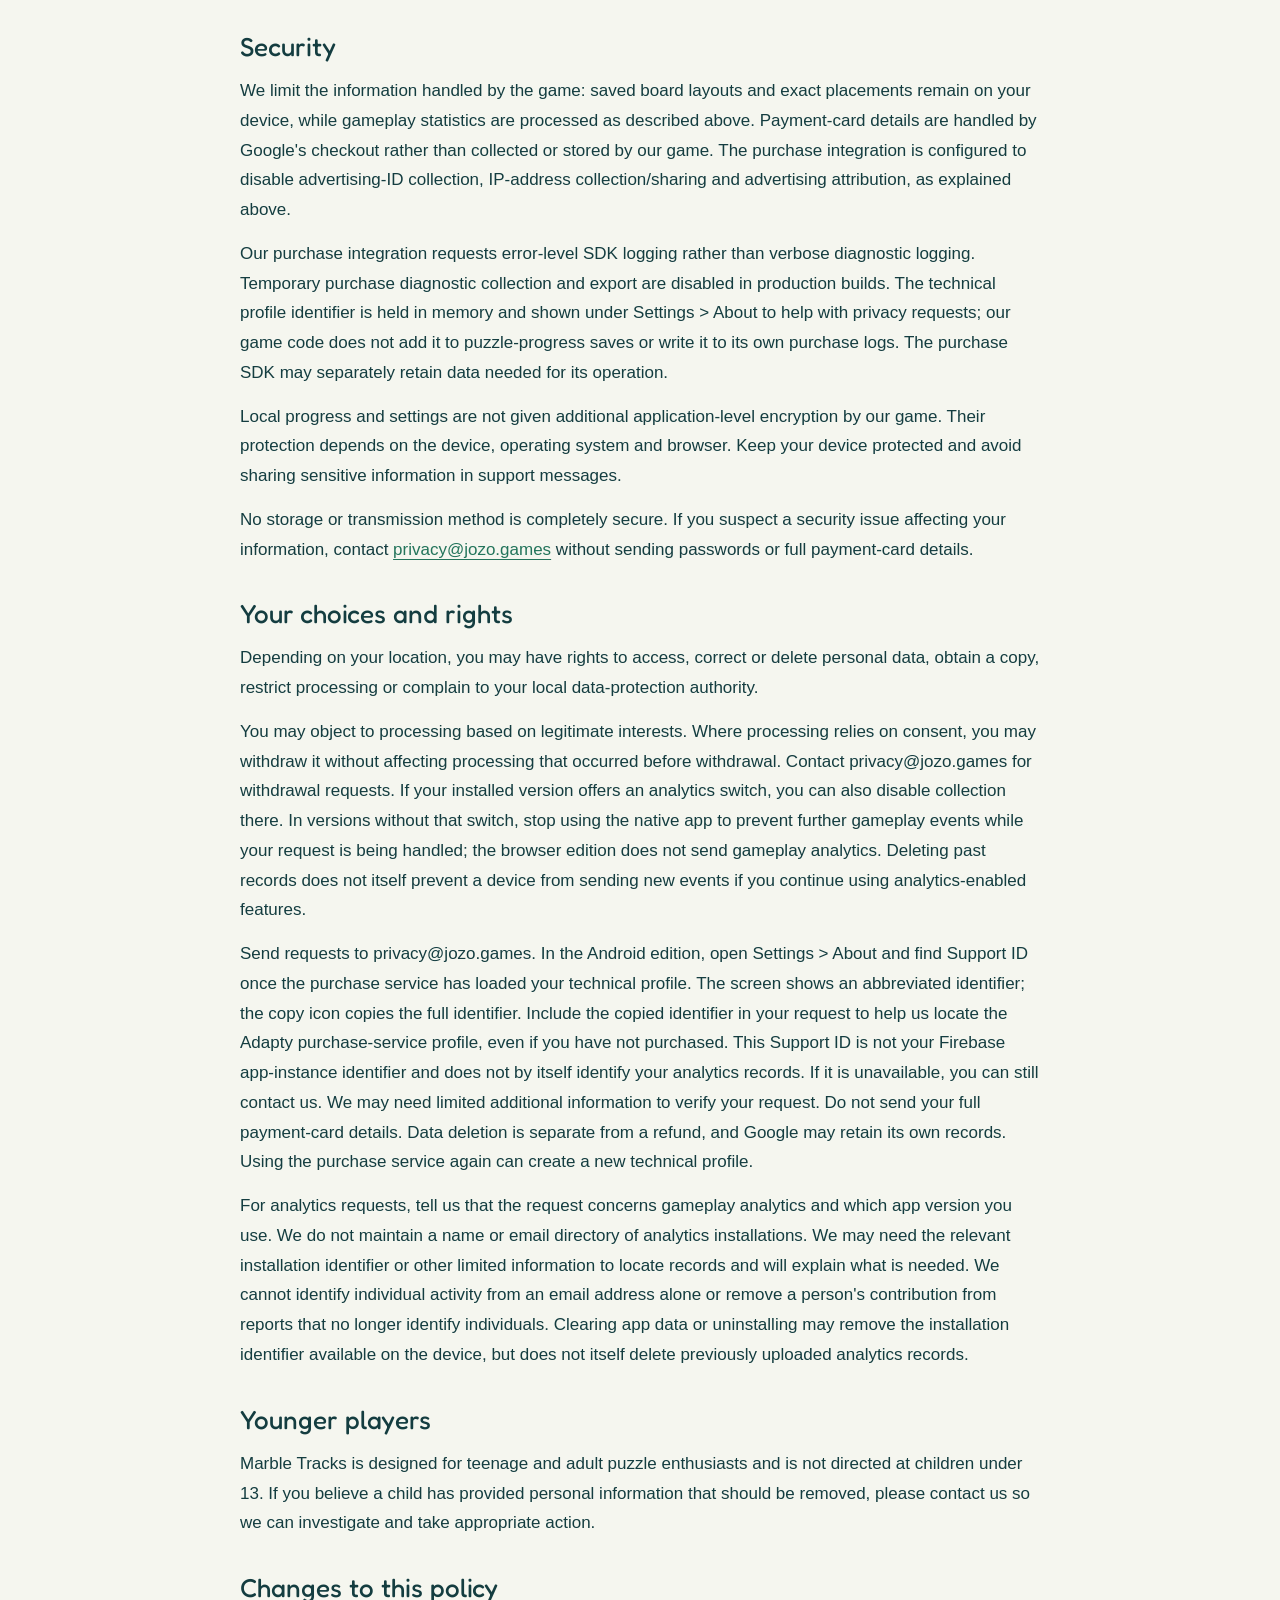
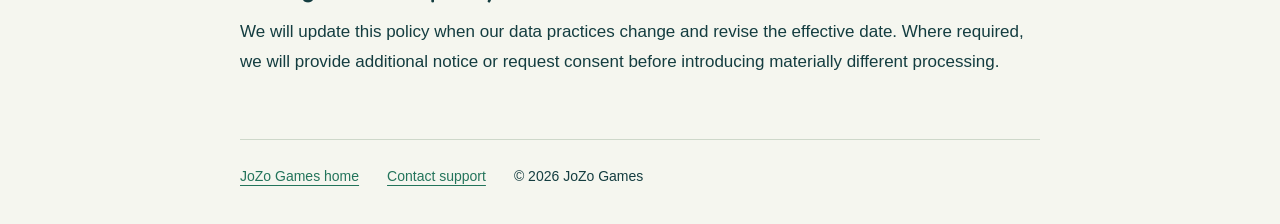
==== commit 23cd1e11: "Update Marble Tracks privacy disclosures for gameplay analytics" ====
--- a/marble-tracks/privacy/index.html
+++ b/marble-tracks/privacy/index.html
@@ -13,15 +13,24 @@
 <header><a href="/" aria-label="JoZo Games home"><img src="/assets/jozo-logo.svg" alt="JoZo Games" width="150" height="64"></a><span>Marble Tracks</span></header>
 <nav aria-label="Legal documents"><a href="/marble-tracks/privacy/" aria-current="page">Privacy Policy</a><a href="/marble-tracks/terms/">Terms of Use and Purchase</a></nav>
 <main id="document"><article><h1>Marble Tracks Privacy Policy</h1>
-<p>Effective date: 3 November 2026.</p>
-<p>This policy covers the Android edition with real Google Play purchases, the browser edition and these game-specific information pages.</p>
+<p>Effective date: 12 November 2026.</p>
+<p>This policy covers the Android edition with real Google Play purchases, the browser edition and these game-specific information pages. Gameplay analytics applies only to Android releases that include this feature and only after you have accepted collection in the app. Older releases without analytics do not begin collecting data because this policy is updated.</p>
 <h2>Who operates Marble Tracks</h2>
 <p>Marble Tracks is operated by Yossef Sonnenfeld, an individual business operator based in Israel, trading as JoZo Games (&quot;we&quot; or &quot;us&quot;). We are responsible for the personal data processed for the game as described below.</p>
 <p>For privacy questions or requests, contact <a href="mailto:privacy@jozo.games" target="_blank" rel="noopener noreferrer">privacy@jozo.games</a>.</p>
 <h2>Information kept on your device</h2>
 <p>The game stores your puzzle progress, unfinished placements, selected puzzle, tutorial progress, language, sound and music preferences, playback position and other game settings on your device or in your browser.</p>
-<p>We do not upload your puzzle solutions, placements or hint activity. The game has no player account or cloud save service.</p>
+<p>Your saved board layouts and exact piece placements stay on your device. In analytics-enabled Android releases, statistics about puzzle progress and hint use are sent as explained below. These statistics are not a backup of your saved game. The game has no player account or cloud save service.</p>
 <p>The game checks device/browser language settings to adapt its language menu. On Android, it also checks whether a supported keyboard language is enabled. This check takes place locally; our game code does not send the keyboard-language results to us or Adapty and does not read what you type.</p>
+<h2>Gameplay analytics</h2>
+<p>We use Google Analytics for Firebase in supported Android releases to understand puzzle difficulty, how players progress and where the game can be improved. Collection is disabled until you accept it in the app; gameplay events from before acceptance are not queued for later upload.</p>
+<p>The information includes:</p>
+<ul><li>Tutorial starts, completion and early exits where available.</li><li>Puzzles started and solved, hint use, the number of attempts and total puzzles solved.</li><li>The outcome of a marble run, such as reaching the goal, a collision, a fall, a loop, unused pieces, stopping the run or another interruption.</li><li>Active gameplay time, session activity and related event times.</li><li>Puzzle identifiers, puzzle and collection versions, difficulty, app version and interface language.</li><li>A Firebase app-instance identifier and technical information collected by the analytics service, such as device model, operating system, app information, sessions and approximate location derived from network information. We do not request GPS location.</li></ul>
+<p>The app-instance identifier allows activity from an installation to be associated over time. The data is pseudonymous, not completely anonymous. We do not send your name, email address, phone number, Support ID, exact board layouts or payment-card details in gameplay events. Advertising-ID collection is disabled, and our app does not grant analytics advertising-storage, advertising-user-data or personalized-advertising consent.</p>
+<p>Google Play purchase and revenue information may also appear in Analytics through Google&#x27;s store integration. Our current configuration does not forward Adapty profiles or Adapty purchase events to Firebase.</p>
+<p>The startup privacy screen links to this policy before collection begins. Releases with the mandatory acknowledgement require you to select Accept before entering the game and do not provide an in-game analytics switch. Earlier releases may provide an optional collection choice and a switch in Settings. See Your choices and rights below for requests concerning collection and deletion.</p>
+<p>The browser edition, installed browser edition and demo builds do not send gameplay analytics. Purchase-service processing is separate and can begin before the analytics acknowledgement, as described below.</p>
+<p>Google processes analytics information on our behalf under the applicable <a href="https://business.safety.google/adsprocessorterms/" target="_blank" rel="noopener noreferrer">Google Analytics data-processing terms</a>. See <a href="https://firebase.google.com/support/privacy" target="_blank" rel="noopener noreferrer">Firebase privacy information</a> and <a href="https://policies.google.com/privacy" target="_blank" rel="noopener noreferrer">Google&#x27;s privacy policy</a> for more information about the provider.</p>
 <h2>Purchases and technical information</h2>
 <p>In the Android edition with real purchases, Google Play handles checkout. We use Adapty to verify purchases, manage access to paid puzzles and restore previously purchased access.</p>
 <p>Adapty starts when the app opens, including when you have not made a purchase. It assigns a technical profile identifier without asking you to create a game account. These identifiers can distinguish installations and are not the same as completely anonymous information.</p>
@@ -34,26 +43,28 @@
 <h2>Website and support</h2>
 <p>The browser edition uses local storage and cached game assets for saved settings and offline use. It requests game files, music and update information from our hosting provider, Netlify. Hosting infrastructure processes ordinary request information, such as IP addresses, browser information, requested resources and request times, to deliver and protect the website. These requests do not contain your puzzle progress.</p>
 <p>If you email us, we receive your email address, message and anything you choose to attach. We use this information to answer you and handle support or privacy requests. Please do not send passwords or full payment-card details.</p>
-<p>These information pages on jozo.games are hosted on GitHub Pages, separately from the browser game. GitHub receives ordinary website request information, including IP addresses, to provide and secure that hosting. These pages contain no advertising or analytics scripts and do not receive your saved puzzle progress. See <a href="https://docs.github.com/en/site-policy/privacy-policies/github-general-privacy-statement" target="_blank" rel="noopener noreferrer">GitHub&#39;s privacy statement</a>.</p>
+<p>These information pages on jozo.games are hosted on GitHub Pages, separately from the browser game. GitHub receives ordinary website request information, including IP addresses, to provide and secure that hosting. These pages contain no advertising or analytics scripts and do not receive your saved puzzle progress. See <a href="https://docs.github.com/en/site-policy/privacy-policies/github-general-privacy-statement" target="_blank" rel="noopener noreferrer">GitHub&#x27;s privacy statement</a>.</p>
 <h2>Advertising and disclosure</h2>
-<p>The game does not display advertising, and we have no plans to add advertising. We do not sell personal data or use it for cross-app targeted advertising.</p>
-<p>We disclose information to service providers that operate purchases, hosting and email on our behalf. We may also disclose information when required by applicable law or when necessary to protect users and address fraud or security incidents. We do not make players&#39; information public.</p>
+<p>The game currently does not display advertising. We do not sell personal data or use it for cross-app targeted advertising.</p>
+<p>We disclose information to service providers that operate analytics, purchases, hosting and email on our behalf. We may also disclose information when required by applicable law or when necessary to protect users and address fraud or security incidents. We do not make players&#x27; information public.</p>
 <h2>Why we process information</h2>
-<p>Where data-protection law requires a legal basis, we rely on fulfilling our agreement with you for requested purchases, restoration and support; legitimate interests for proportionate security, troubleshooting and understanding purchase-service performance; and legal obligations for records we are required to keep. If a particular activity requires consent, we will obtain it before that activity begins.</p>
+<p>Where data-protection law requires a legal basis, we rely on fulfilling our agreement with you for requested purchases, restoration and support; legitimate interests for proportionate security, troubleshooting and understanding purchase-service performance; and legal obligations for records we are required to keep. Gameplay analytics is activated by your explicit acceptance in the app. Where we rely on consent, your rights concerning withdrawal are described below. Accepting this policy does not waive your statutory rights.</p>
 <p>Purchase information is needed to verify and restore paid access. Technical profile collection in the real-purchase Android edition also occurs before purchase. There is currently no separate in-game switch for this collection.</p>
 <h2>Storage and international processing</h2>
-<p>We and our providers may process information outside your country, including in Israel and the United States. Where required, transfers use applicable contractual safeguards, including the standard contractual clauses provided under Adapty&#39;s processing agreement. You can contact us for information about relevant safeguards.</p>
+<p>We and our providers may process information outside your country, including in Israel and the United States. Where required, transfers use applicable contractual safeguards, including the standard contractual clauses available under the applicable Google Analytics and Adapty data-processing terms. You can contact us for information about relevant safeguards.</p>
 <p>Local game data remains until it is changed or removed. Reset progress clears current progress and placements; it does not clear every setting or erase purchase records held by providers. Clearing app storage or browser site data removes the local data. Uninstalling does not itself request deletion from Adapty or Google.</p>
-<p>We retain purchase-related records as needed to verify ongoing access, restore purchases and address refunds or disputes, and for any legally required period. We retain support messages as needed to resolve and document the request. Records that are no longer needed are deleted or de-identified, subject to necessary legal retention and providers&#39; backup cycles.</p>
+<p>We retain purchase-related records as needed to verify ongoing access, restore purchases and address refunds or disputes, and for any legally required period. We retain support messages as needed to resolve and document the request. Records that are no longer needed are deleted or de-identified, subject to necessary legal retention and providers&#x27; backup cycles.</p>
+<p>Analytics user-level and event-level information is subject to the retention and deletion settings of our Google Analytics property. We retain analytics information to assess difficulty, progression and game performance over time, and review whether it is still needed for those purposes. Aggregated statistical reports may remain after individual event records expire. See <a href="https://support.google.com/analytics/answer/7667196" target="_blank" rel="noopener noreferrer">Google&#x27;s explanation of analytics retention</a>. You can contact us about the applicable retention period or request deletion of identifiable records; deletion is subject to the identification limits explained below.</p>
 <h2>Security</h2>
-<p>We limit the information handled by the game: puzzle progress and placements remain on your device, and payment-card details are handled by Google&#39;s checkout rather than collected or stored by our game. The purchase integration is configured to disable advertising-ID collection, IP-address collection/sharing and advertising attribution, as explained above.</p>
+<p>We limit the information handled by the game: saved board layouts and exact placements remain on your device, while gameplay statistics are processed as described above. Payment-card details are handled by Google&#x27;s checkout rather than collected or stored by our game. The purchase integration is configured to disable advertising-ID collection, IP-address collection/sharing and advertising attribution, as explained above.</p>
 <p>Our purchase integration requests error-level SDK logging rather than verbose diagnostic logging. Temporary purchase diagnostic collection and export are disabled in production builds. The technical profile identifier is held in memory and shown under Settings &gt; About to help with privacy requests; our game code does not add it to puzzle-progress saves or write it to its own purchase logs. The purchase SDK may separately retain data needed for its operation.</p>
 <p>Local progress and settings are not given additional application-level encryption by our game. Their protection depends on the device, operating system and browser. Keep your device protected and avoid sharing sensitive information in support messages.</p>
 <p>No storage or transmission method is completely secure. If you suspect a security issue affecting your information, contact <a href="mailto:privacy@jozo.games" target="_blank" rel="noopener noreferrer">privacy@jozo.games</a> without sending passwords or full payment-card details.</p>
 <h2>Your choices and rights</h2>
 <p>Depending on your location, you may have rights to access, correct or delete personal data, obtain a copy, restrict processing or complain to your local data-protection authority.</p>
-<p>You may object to processing based on legitimate interests. Where processing relies on consent, you may withdraw it without affecting processing that occurred before withdrawal.</p>
-<p>Send requests to privacy@jozo.games. In the Android edition, open Settings &gt; About and find Support ID once the purchase service has loaded your technical profile. The screen shows an abbreviated identifier; the copy icon copies the full identifier. Include the copied identifier in your request to help us locate the profile, even if you have not purchased. If it is unavailable, you can still contact us. We may need limited additional information to verify your request. Do not send your full payment-card details. Data deletion is separate from a refund, and Google may retain its own records. Using the purchase service again can create a new technical profile.</p>
+<p>You may object to processing based on legitimate interests. Where processing relies on consent, you may withdraw it without affecting processing that occurred before withdrawal. Contact privacy@jozo.games for withdrawal requests. If your installed version offers an analytics switch, you can also disable collection there. In versions without that switch, stop using the native app to prevent further gameplay events while your request is being handled; the browser edition does not send gameplay analytics. Deleting past records does not itself prevent a device from sending new events if you continue using analytics-enabled features.</p>
+<p>Send requests to privacy@jozo.games. In the Android edition, open Settings &gt; About and find Support ID once the purchase service has loaded your technical profile. The screen shows an abbreviated identifier; the copy icon copies the full identifier. Include the copied identifier in your request to help us locate the Adapty purchase-service profile, even if you have not purchased. This Support ID is not your Firebase app-instance identifier and does not by itself identify your analytics records. If it is unavailable, you can still contact us. We may need limited additional information to verify your request. Do not send your full payment-card details. Data deletion is separate from a refund, and Google may retain its own records. Using the purchase service again can create a new technical profile.</p>
+<p>For analytics requests, tell us that the request concerns gameplay analytics and which app version you use. We do not maintain a name or email directory of analytics installations. We may need the relevant installation identifier or other limited information to locate records and will explain what is needed. We cannot identify individual activity from an email address alone or remove a person&#x27;s contribution from reports that no longer identify individuals. Clearing app data or uninstalling may remove the installation identifier available on the device, but does not itself delete previously uploaded analytics records.</p>
 <h2>Younger players</h2>
 <p>Marble Tracks is designed for teenage and adult puzzle enthusiasts and is not directed at children under 13. If you believe a child has provided personal information that should be removed, please contact us so we can investigate and take appropriate action.</p>
 <h2>Changes to this policy</h2>
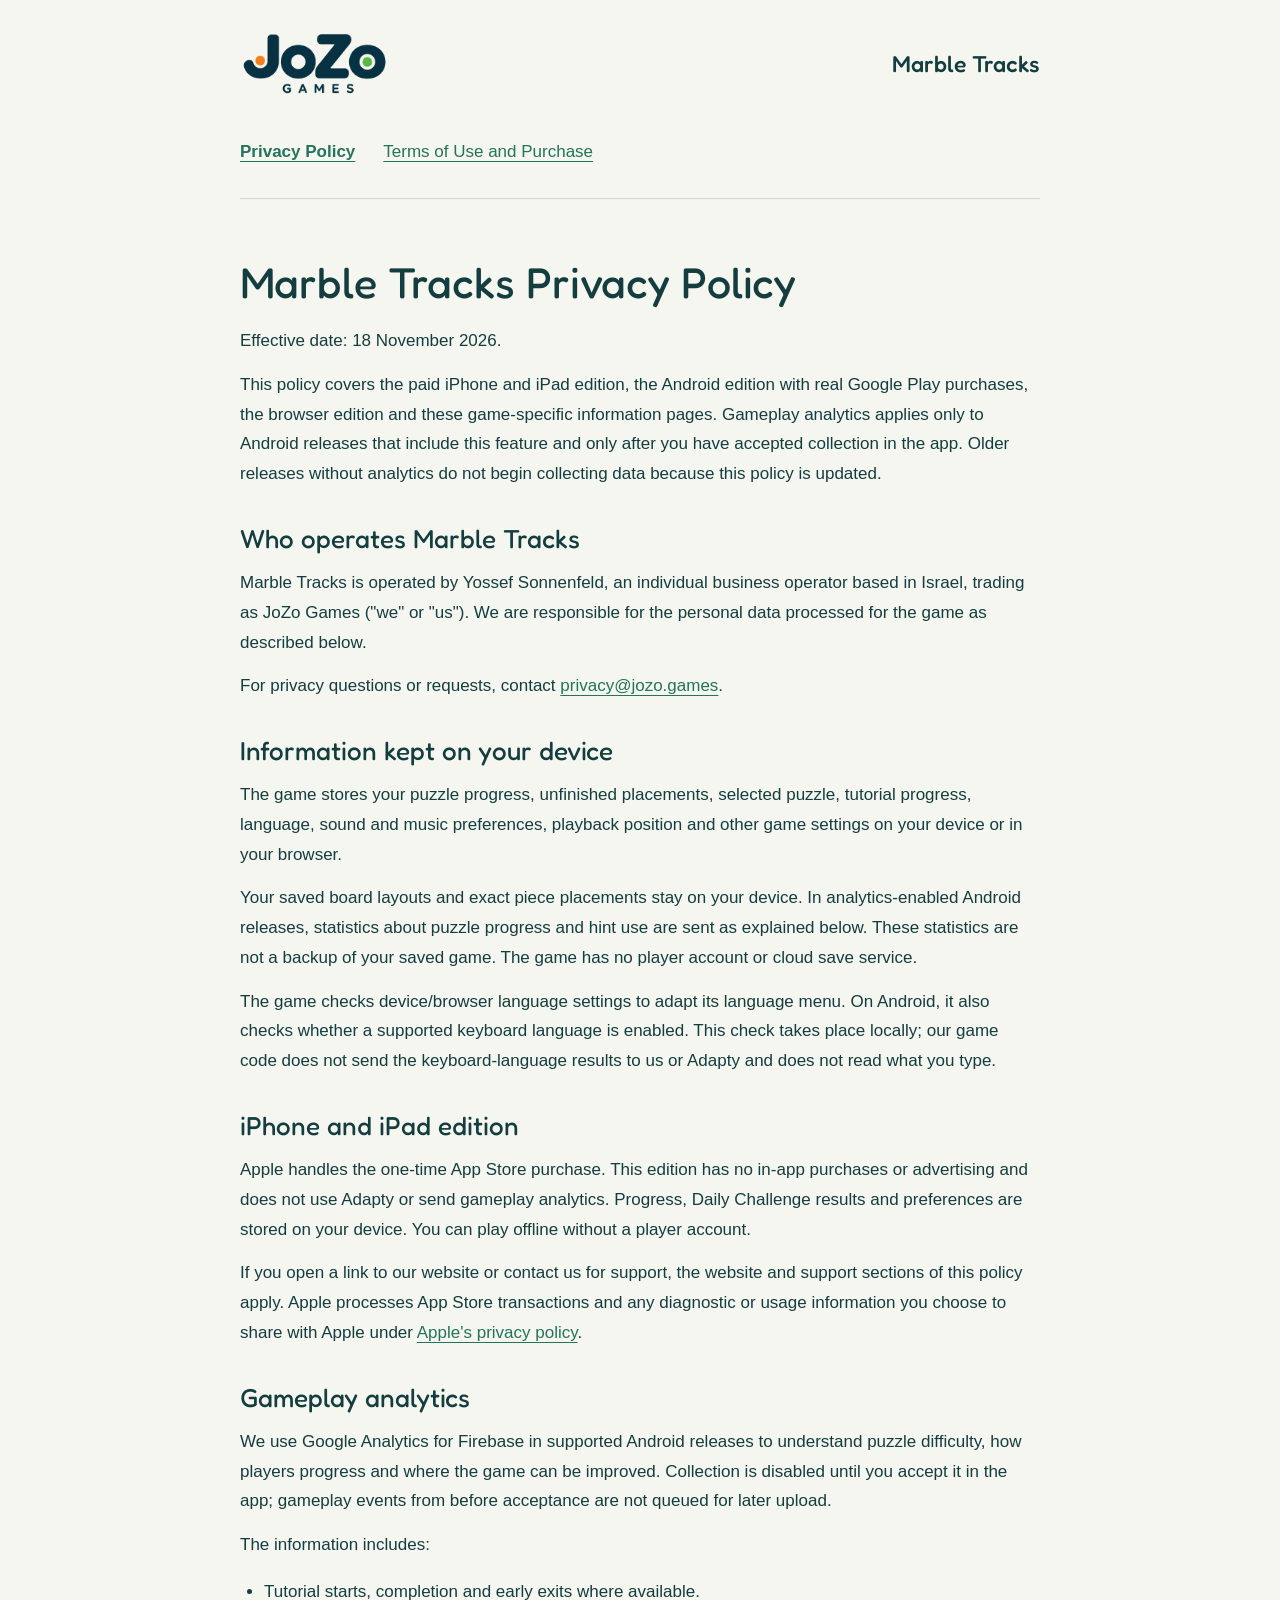
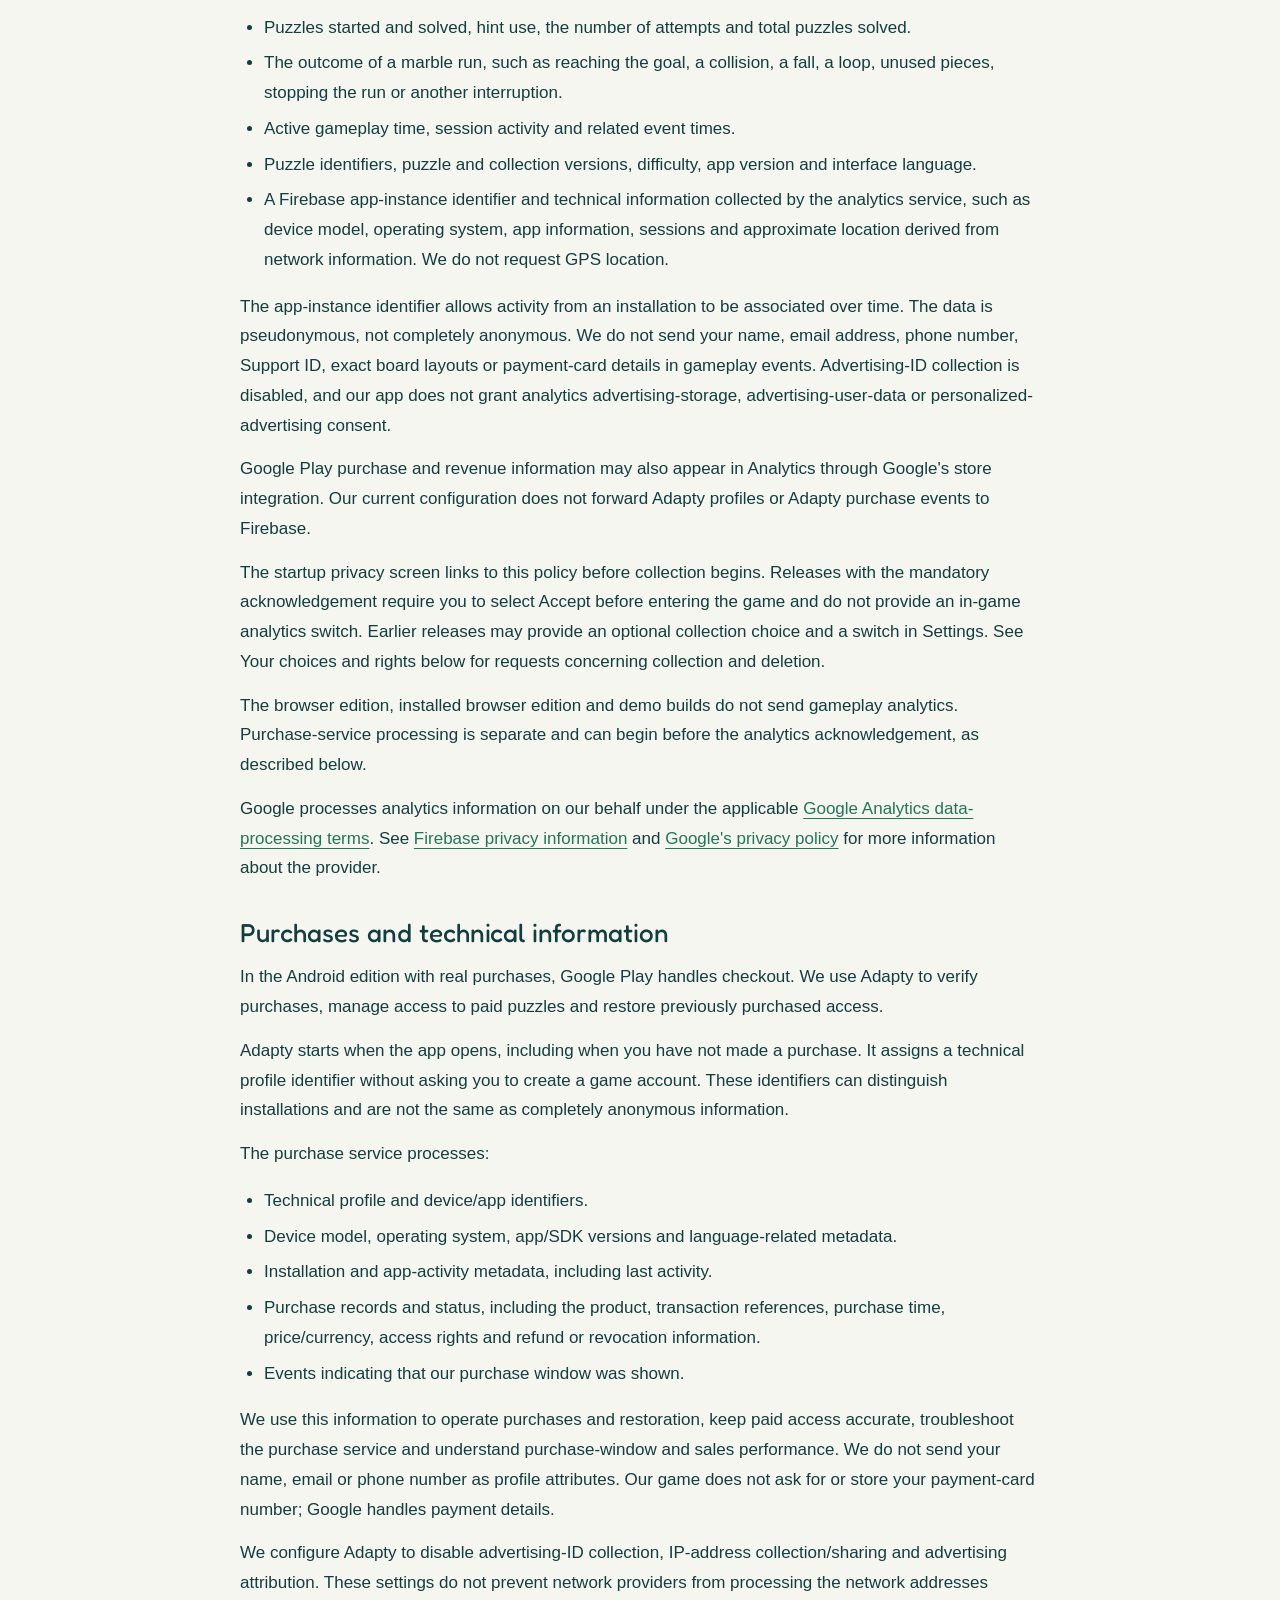
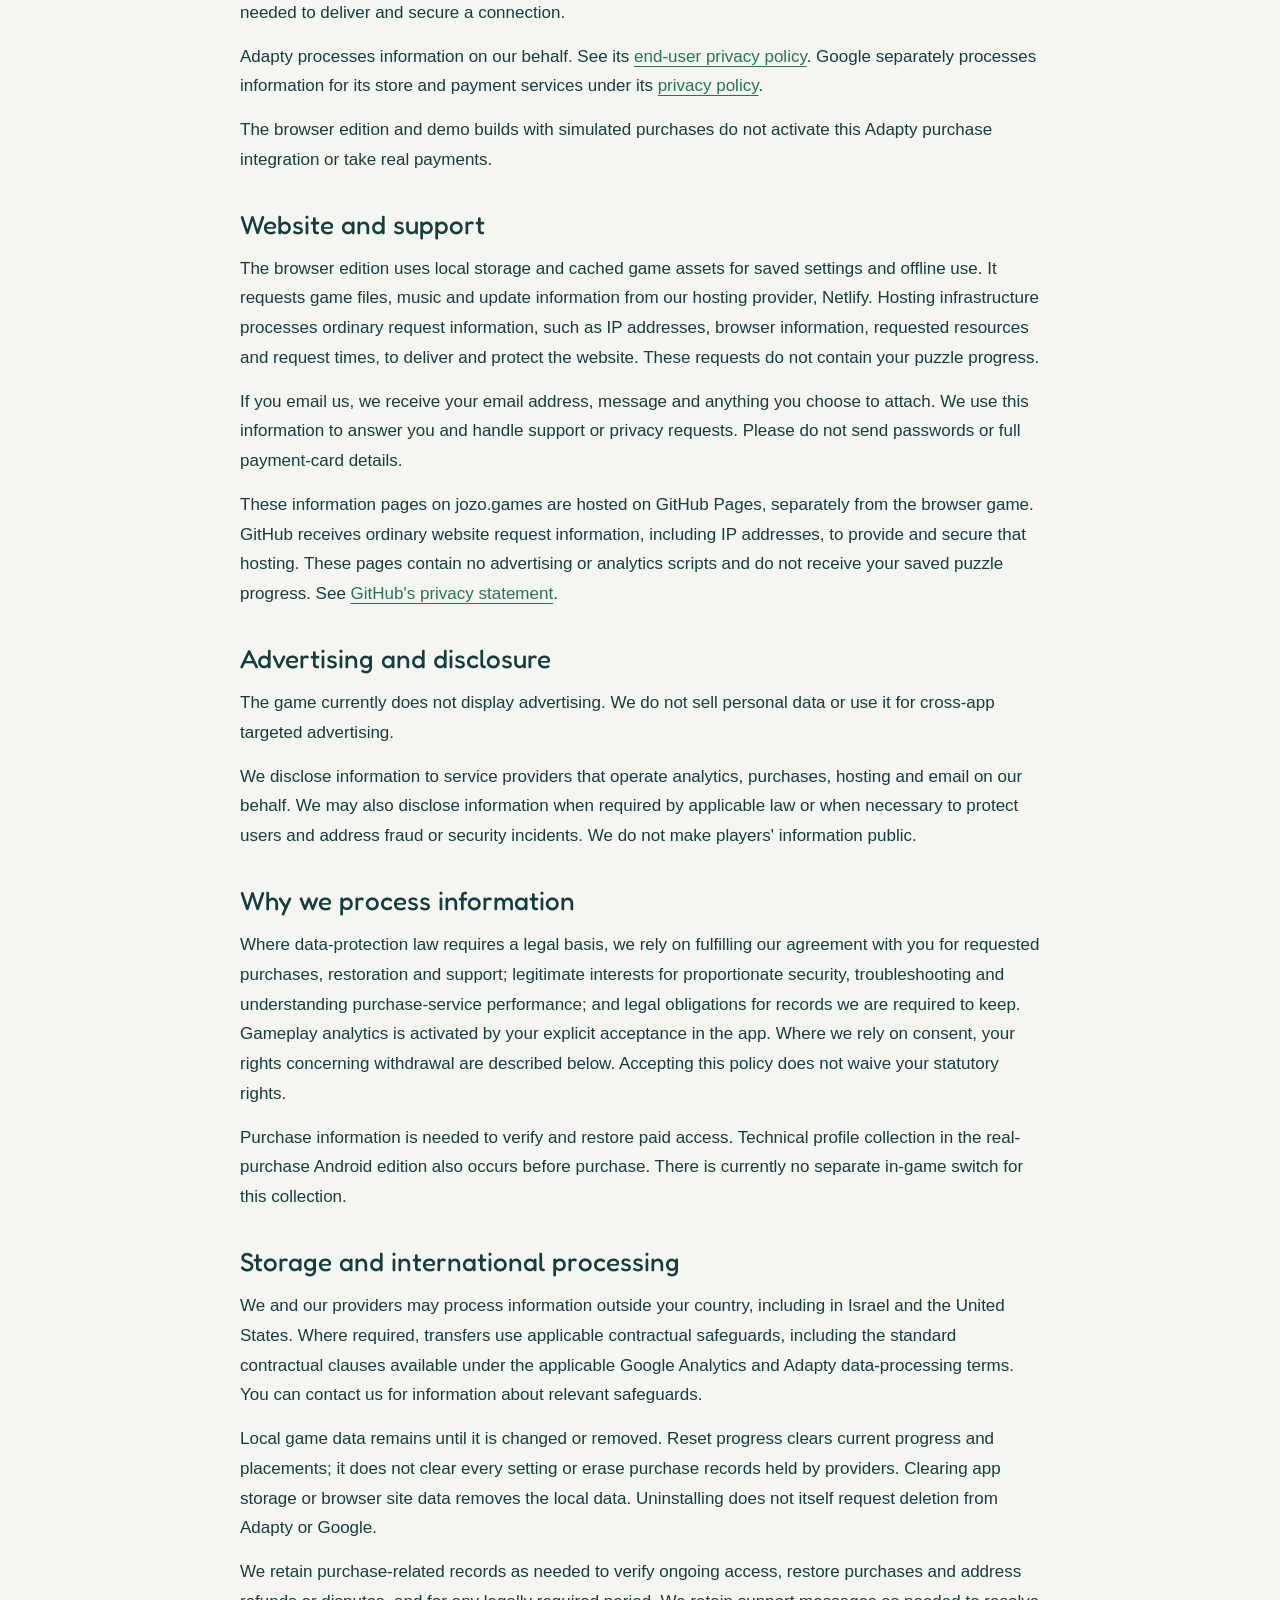
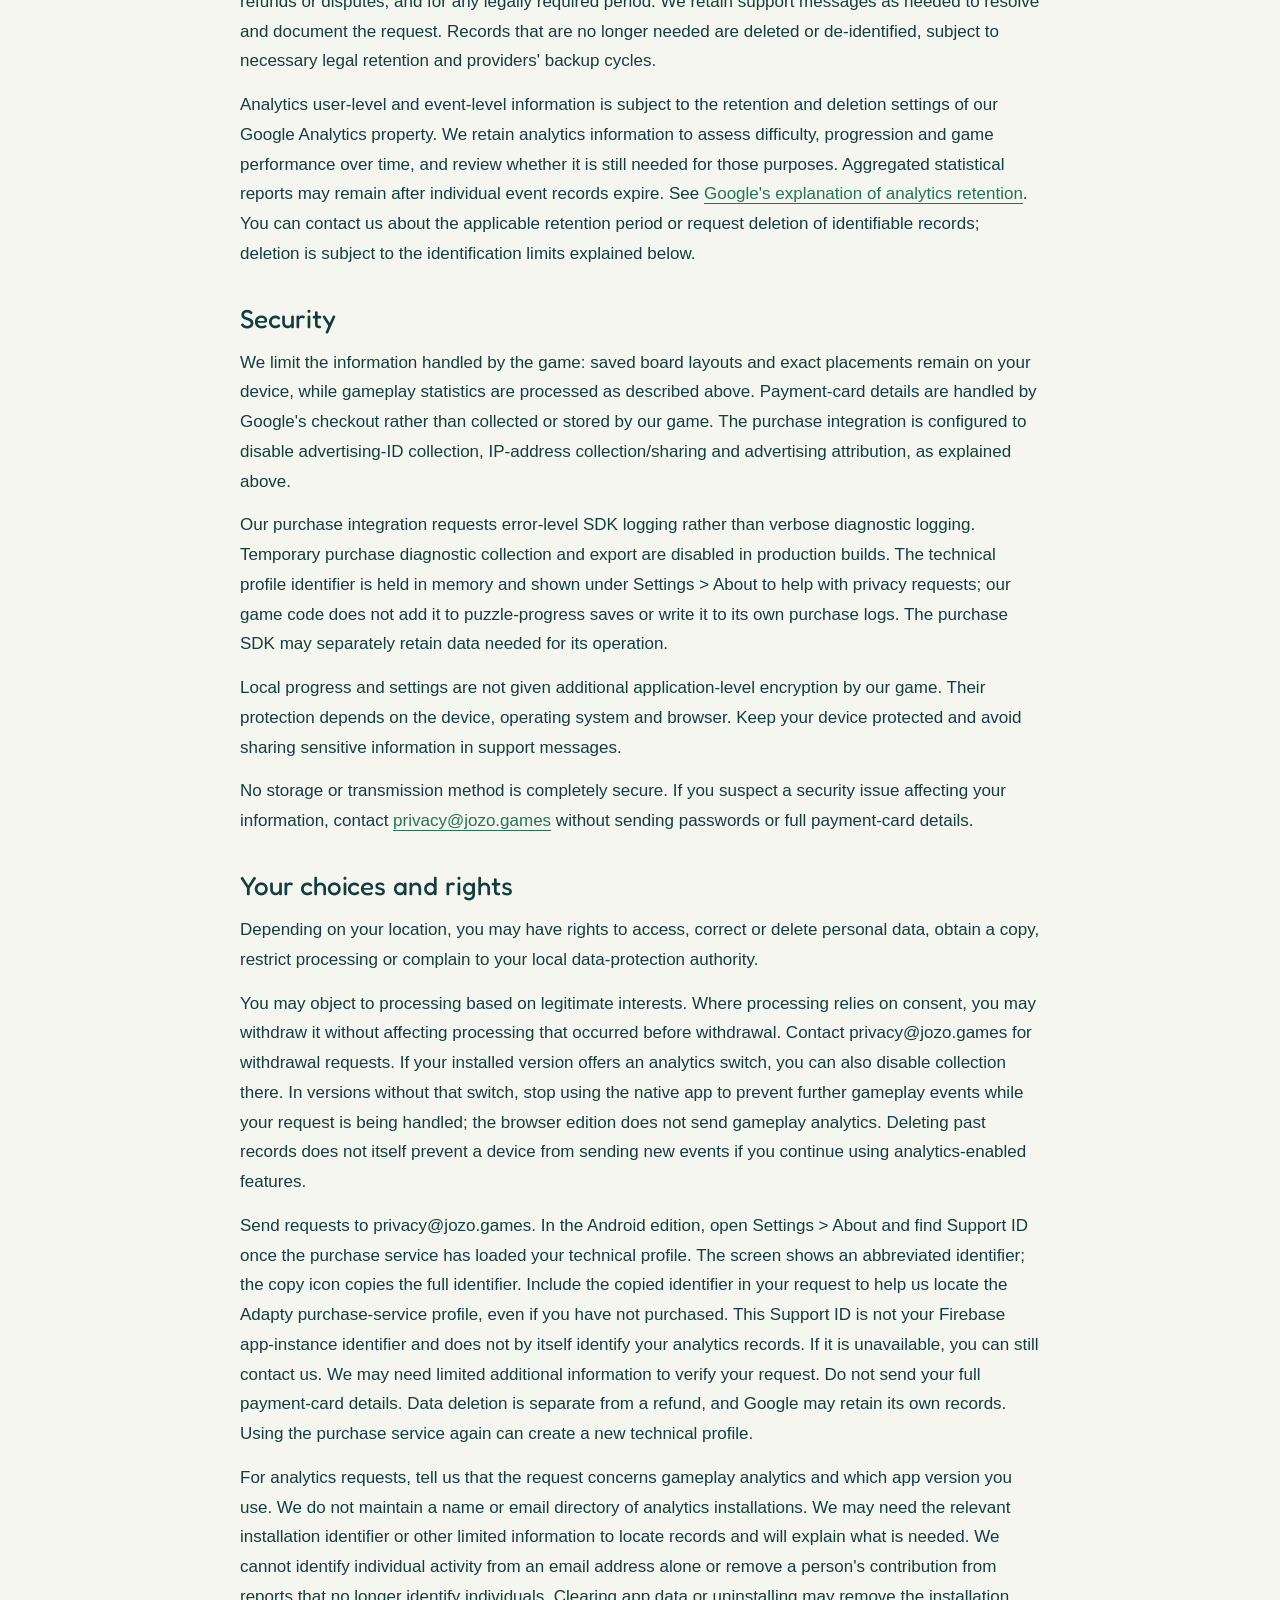
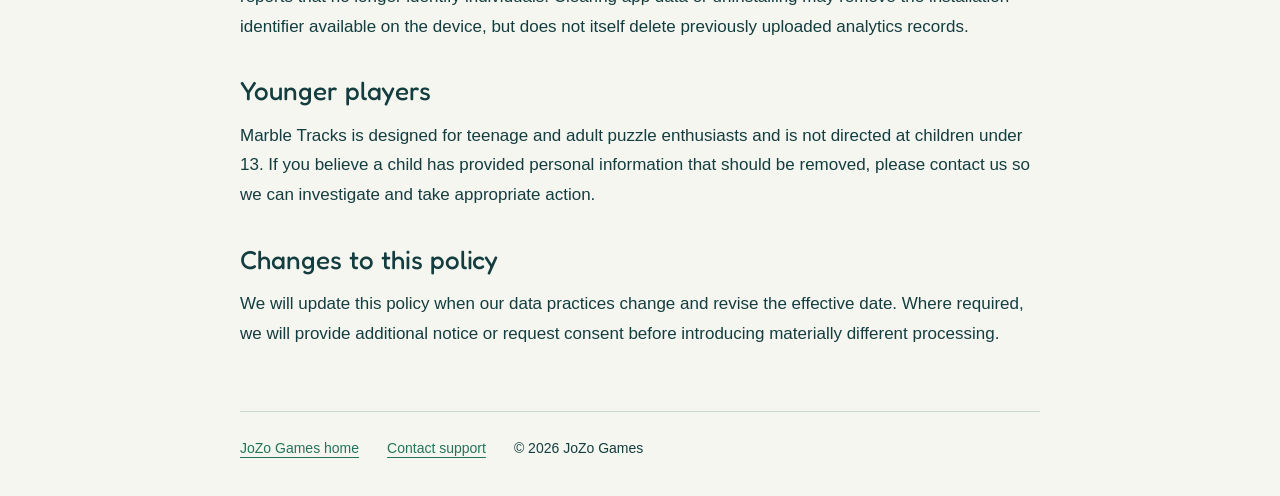
==== commit 75c52b59: "Describe privacy practices for the paid iOS edition" ====
--- a/marble-tracks/privacy/index.html
+++ b/marble-tracks/privacy/index.html
@@ -13,8 +13,8 @@
 <header><a href="/" aria-label="JoZo Games home"><img src="/assets/jozo-logo.svg" alt="JoZo Games" width="150" height="64"></a><span>Marble Tracks</span></header>
 <nav aria-label="Legal documents"><a href="/marble-tracks/privacy/" aria-current="page">Privacy Policy</a><a href="/marble-tracks/terms/">Terms of Use and Purchase</a></nav>
 <main id="document"><article><h1>Marble Tracks Privacy Policy</h1>
-<p>Effective date: 12 November 2026.</p>
-<p>This policy covers the Android edition with real Google Play purchases, the browser edition and these game-specific information pages. Gameplay analytics applies only to Android releases that include this feature and only after you have accepted collection in the app. Older releases without analytics do not begin collecting data because this policy is updated.</p>
+<p>Effective date: 18 November 2026.</p>
+<p>This policy covers the paid iPhone and iPad edition, the Android edition with real Google Play purchases, the browser edition and these game-specific information pages. Gameplay analytics applies only to Android releases that include this feature and only after you have accepted collection in the app. Older releases without analytics do not begin collecting data because this policy is updated.</p>
 <h2>Who operates Marble Tracks</h2>
 <p>Marble Tracks is operated by Yossef Sonnenfeld, an individual business operator based in Israel, trading as JoZo Games (&quot;we&quot; or &quot;us&quot;). We are responsible for the personal data processed for the game as described below.</p>
 <p>For privacy questions or requests, contact <a href="mailto:privacy@jozo.games" target="_blank" rel="noopener noreferrer">privacy@jozo.games</a>.</p>
@@ -22,6 +22,9 @@
 <p>The game stores your puzzle progress, unfinished placements, selected puzzle, tutorial progress, language, sound and music preferences, playback position and other game settings on your device or in your browser.</p>
 <p>Your saved board layouts and exact piece placements stay on your device. In analytics-enabled Android releases, statistics about puzzle progress and hint use are sent as explained below. These statistics are not a backup of your saved game. The game has no player account or cloud save service.</p>
 <p>The game checks device/browser language settings to adapt its language menu. On Android, it also checks whether a supported keyboard language is enabled. This check takes place locally; our game code does not send the keyboard-language results to us or Adapty and does not read what you type.</p>
+<h2>iPhone and iPad edition</h2>
+<p>Apple handles the one-time App Store purchase. This edition has no in-app purchases or advertising and does not use Adapty or send gameplay analytics. Progress, Daily Challenge results and preferences are stored on your device. You can play offline without a player account.</p>
+<p>If you open a link to our website or contact us for support, the website and support sections of this policy apply. Apple processes App Store transactions and any diagnostic or usage information you choose to share with Apple under <a href="https://www.apple.com/legal/privacy/" target="_blank" rel="noopener noreferrer">Apple's privacy policy</a>.</p>
 <h2>Gameplay analytics</h2>
 <p>We use Google Analytics for Firebase in supported Android releases to understand puzzle difficulty, how players progress and where the game can be improved. Collection is disabled until you accept it in the app; gameplay events from before acceptance are not queued for later upload.</p>
 <p>The information includes:</p>
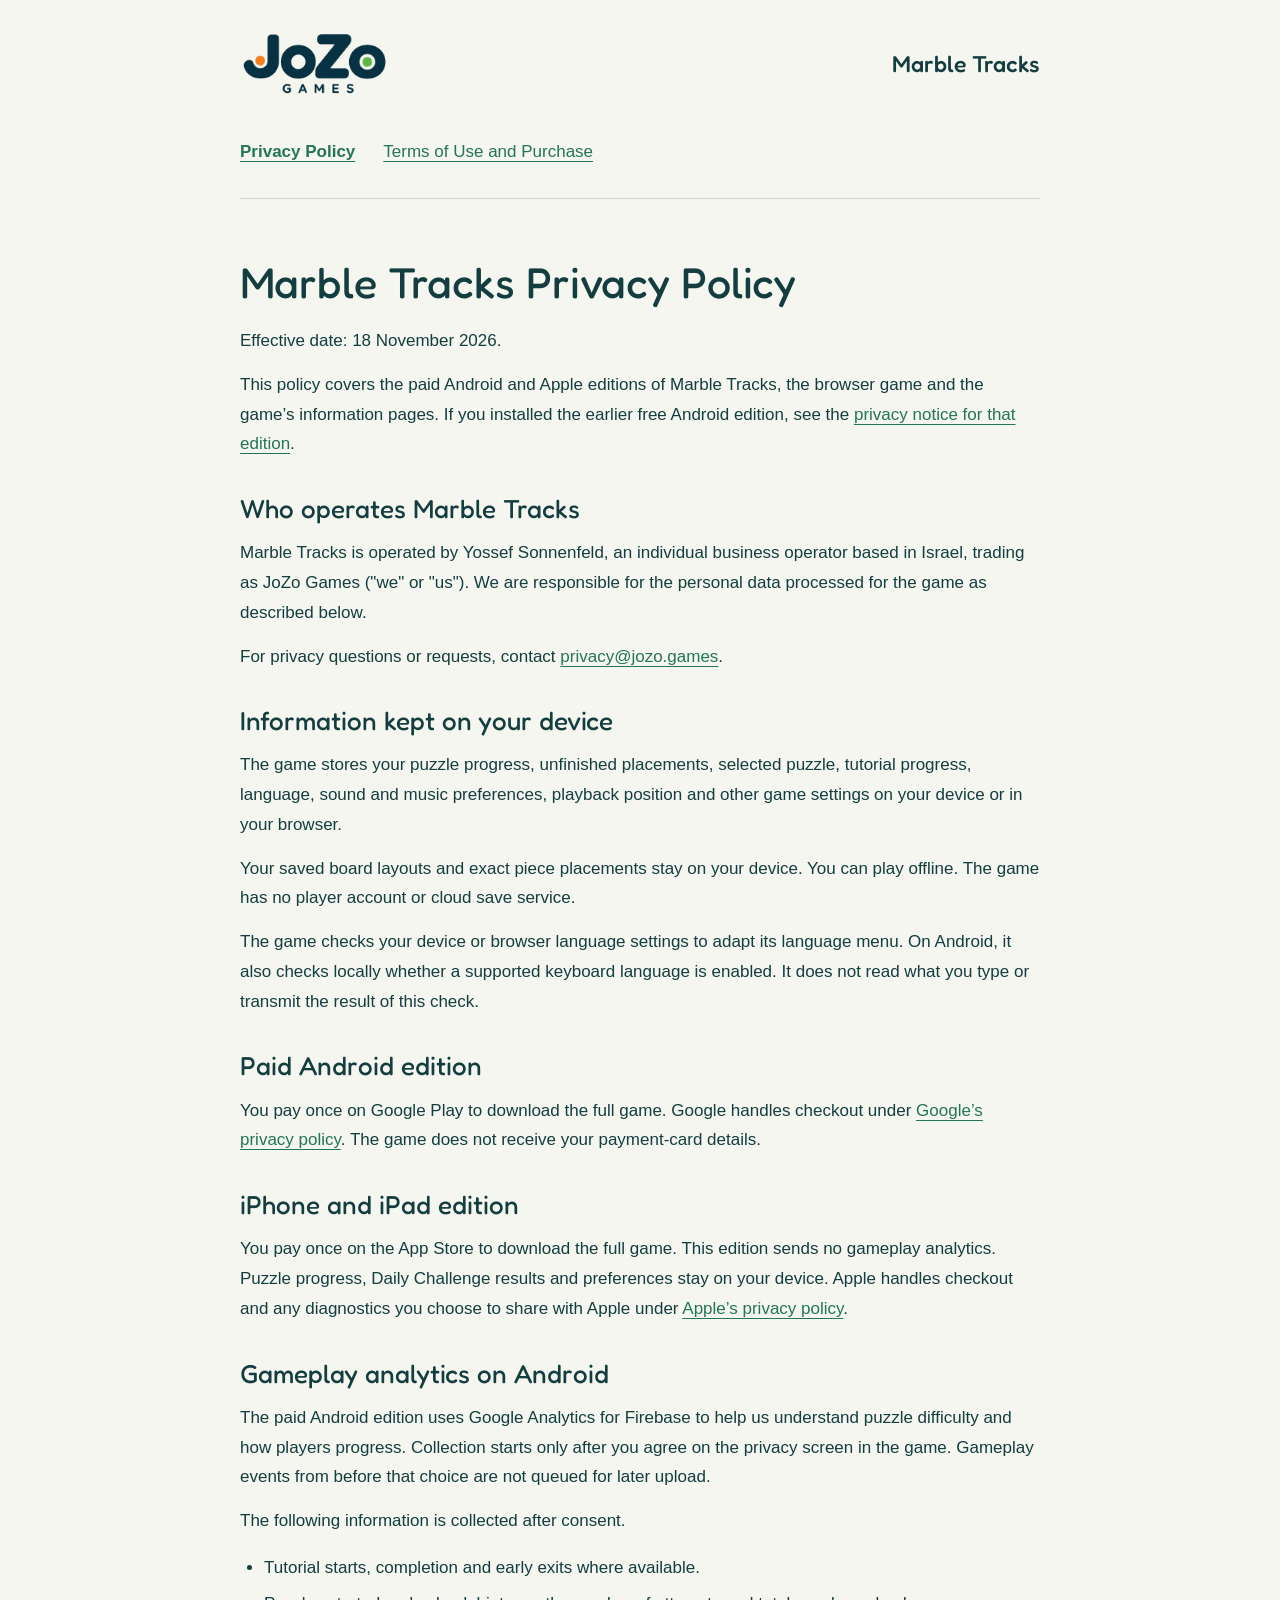
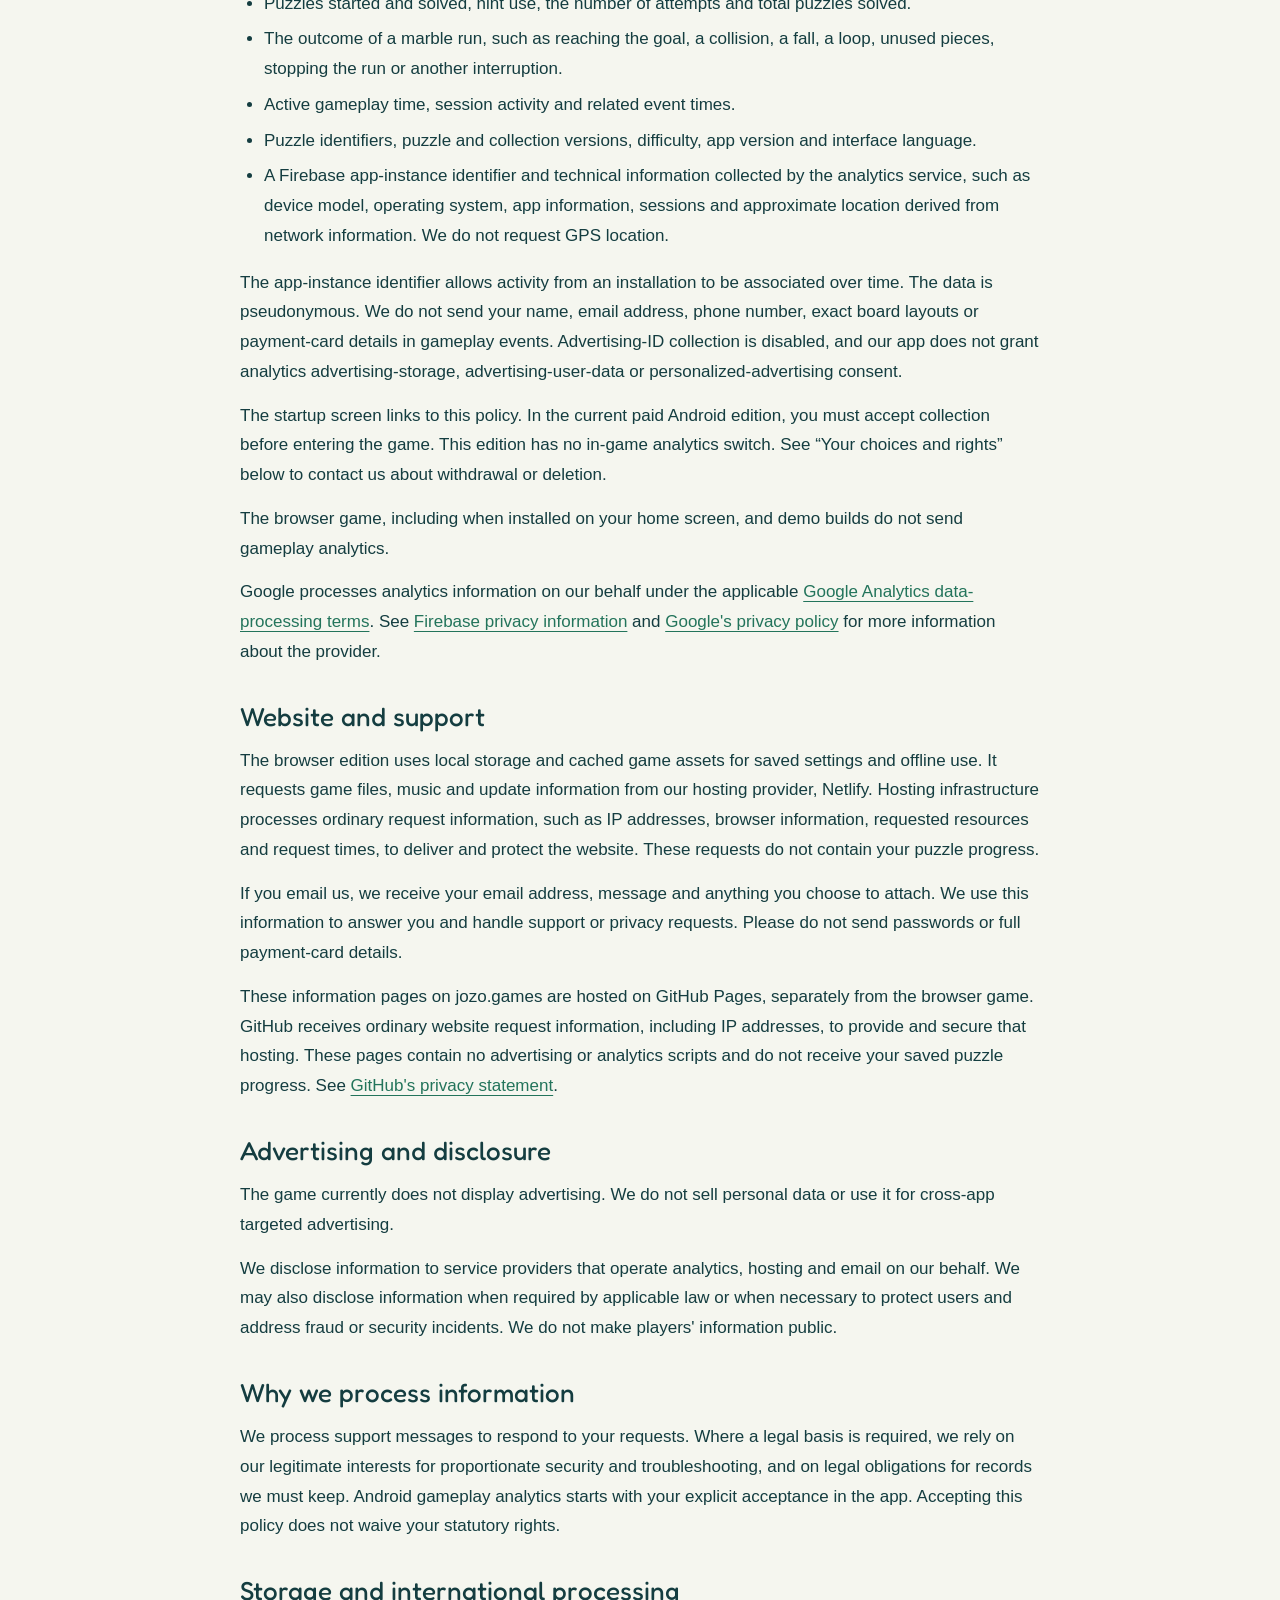
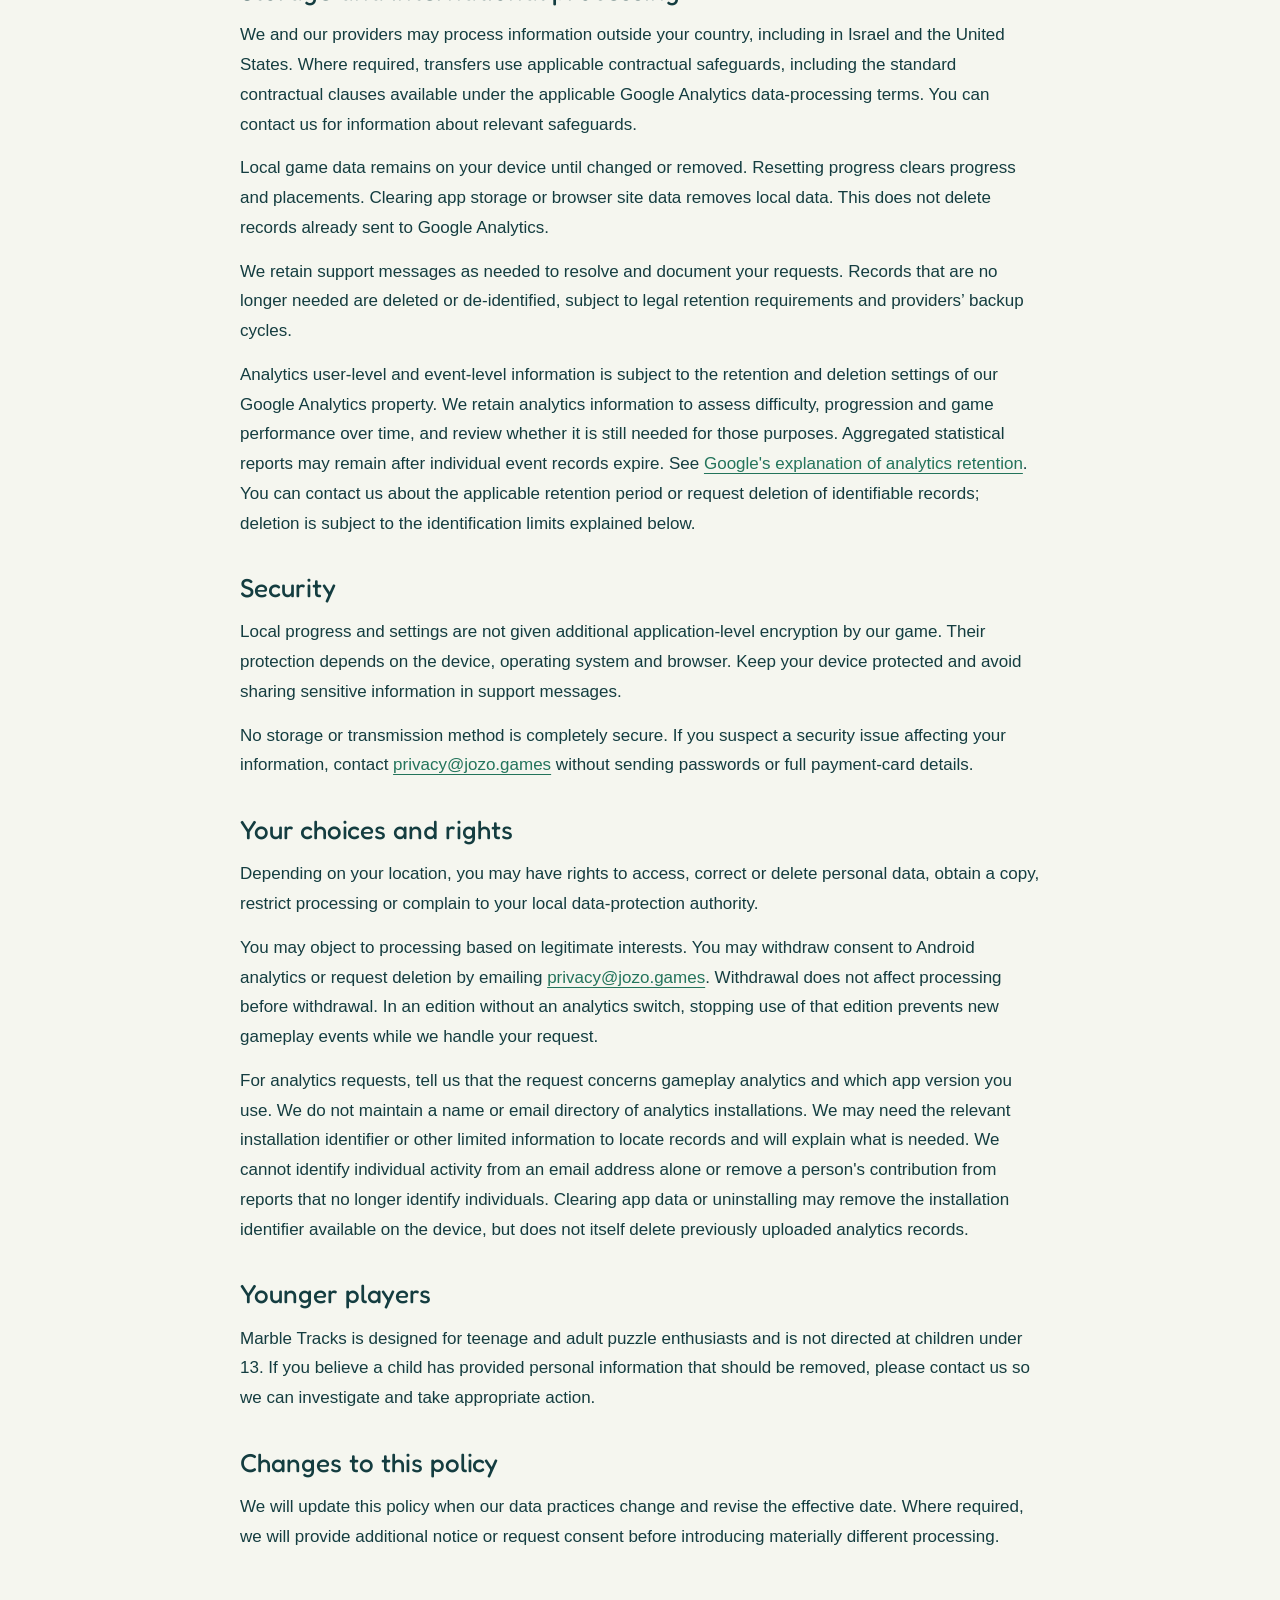
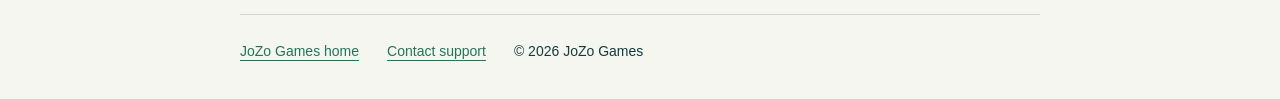
==== commit 86f24bcf: "Describe paid Android gameplay analytics in the privacy policy" ====
--- a/marble-tracks/privacy/index.html
+++ b/marble-tracks/privacy/index.html
@@ -14,60 +14,47 @@
 <nav aria-label="Legal documents"><a href="/marble-tracks/privacy/" aria-current="page">Privacy Policy</a><a href="/marble-tracks/terms/">Terms of Use and Purchase</a></nav>
 <main id="document"><article><h1>Marble Tracks Privacy Policy</h1>
 <p>Effective date: 18 November 2026.</p>
-<p>This policy covers the paid iPhone and iPad edition, the Android edition with real Google Play purchases, the browser edition and these game-specific information pages. Gameplay analytics applies only to Android releases that include this feature and only after you have accepted collection in the app. Older releases without analytics do not begin collecting data because this policy is updated.</p>
+<p>This policy covers the paid Android and Apple editions of Marble Tracks, the browser game and the game’s information pages. If you installed the earlier free Android edition, see the <a href="https://jozo.games/marble-tracks/privacy/legacy-android/" target="_blank" rel="noopener noreferrer">privacy notice for that edition</a>.</p>
 <h2>Who operates Marble Tracks</h2>
 <p>Marble Tracks is operated by Yossef Sonnenfeld, an individual business operator based in Israel, trading as JoZo Games (&quot;we&quot; or &quot;us&quot;). We are responsible for the personal data processed for the game as described below.</p>
 <p>For privacy questions or requests, contact <a href="mailto:privacy@jozo.games" target="_blank" rel="noopener noreferrer">privacy@jozo.games</a>.</p>
 <h2>Information kept on your device</h2>
 <p>The game stores your puzzle progress, unfinished placements, selected puzzle, tutorial progress, language, sound and music preferences, playback position and other game settings on your device or in your browser.</p>
-<p>Your saved board layouts and exact piece placements stay on your device. In analytics-enabled Android releases, statistics about puzzle progress and hint use are sent as explained below. These statistics are not a backup of your saved game. The game has no player account or cloud save service.</p>
-<p>The game checks device/browser language settings to adapt its language menu. On Android, it also checks whether a supported keyboard language is enabled. This check takes place locally; our game code does not send the keyboard-language results to us or Adapty and does not read what you type.</p>
+<p>Your saved board layouts and exact piece placements stay on your device. You can play offline. The game has no player account or cloud save service.</p>
+<p>The game checks your device or browser language settings to adapt its language menu. On Android, it also checks locally whether a supported keyboard language is enabled. It does not read what you type or transmit the result of this check.</p>
+<h2>Paid Android edition</h2>
+<p>You pay once on Google Play to download the full game. Google handles checkout under <a href="https://policies.google.com/privacy" target="_blank" rel="noopener noreferrer">Google’s privacy policy</a>. The game does not receive your payment-card details.</p>
 <h2>iPhone and iPad edition</h2>
-<p>Apple handles the one-time App Store purchase. This edition has no in-app purchases or advertising and does not use Adapty or send gameplay analytics. Progress, Daily Challenge results and preferences are stored on your device. You can play offline without a player account.</p>
-<p>If you open a link to our website or contact us for support, the website and support sections of this policy apply. Apple processes App Store transactions and any diagnostic or usage information you choose to share with Apple under <a href="https://www.apple.com/legal/privacy/" target="_blank" rel="noopener noreferrer">Apple's privacy policy</a>.</p>
-<h2>Gameplay analytics</h2>
-<p>We use Google Analytics for Firebase in supported Android releases to understand puzzle difficulty, how players progress and where the game can be improved. Collection is disabled until you accept it in the app; gameplay events from before acceptance are not queued for later upload.</p>
-<p>The information includes:</p>
+<p>You pay once on the App Store to download the full game. This edition sends no gameplay analytics. Puzzle progress, Daily Challenge results and preferences stay on your device. Apple handles checkout and any diagnostics you choose to share with Apple under <a href="https://www.apple.com/legal/privacy/" target="_blank" rel="noopener noreferrer">Apple’s privacy policy</a>.</p>
+<h2>Gameplay analytics on Android</h2>
+<p>The paid Android edition uses Google Analytics for Firebase to help us understand puzzle difficulty and how players progress. Collection starts only after you agree on the privacy screen in the game. Gameplay events from before that choice are not queued for later upload.</p>
+<p>The following information is collected after consent.</p>
 <ul><li>Tutorial starts, completion and early exits where available.</li><li>Puzzles started and solved, hint use, the number of attempts and total puzzles solved.</li><li>The outcome of a marble run, such as reaching the goal, a collision, a fall, a loop, unused pieces, stopping the run or another interruption.</li><li>Active gameplay time, session activity and related event times.</li><li>Puzzle identifiers, puzzle and collection versions, difficulty, app version and interface language.</li><li>A Firebase app-instance identifier and technical information collected by the analytics service, such as device model, operating system, app information, sessions and approximate location derived from network information. We do not request GPS location.</li></ul>
-<p>The app-instance identifier allows activity from an installation to be associated over time. The data is pseudonymous, not completely anonymous. We do not send your name, email address, phone number, Support ID, exact board layouts or payment-card details in gameplay events. Advertising-ID collection is disabled, and our app does not grant analytics advertising-storage, advertising-user-data or personalized-advertising consent.</p>
-<p>Google Play purchase and revenue information may also appear in Analytics through Google&#x27;s store integration. Our current configuration does not forward Adapty profiles or Adapty purchase events to Firebase.</p>
-<p>The startup privacy screen links to this policy before collection begins. Releases with the mandatory acknowledgement require you to select Accept before entering the game and do not provide an in-game analytics switch. Earlier releases may provide an optional collection choice and a switch in Settings. See Your choices and rights below for requests concerning collection and deletion.</p>
-<p>The browser edition, installed browser edition and demo builds do not send gameplay analytics. Purchase-service processing is separate and can begin before the analytics acknowledgement, as described below.</p>
-<p>Google processes analytics information on our behalf under the applicable <a href="https://business.safety.google/adsprocessorterms/" target="_blank" rel="noopener noreferrer">Google Analytics data-processing terms</a>. See <a href="https://firebase.google.com/support/privacy" target="_blank" rel="noopener noreferrer">Firebase privacy information</a> and <a href="https://policies.google.com/privacy" target="_blank" rel="noopener noreferrer">Google&#x27;s privacy policy</a> for more information about the provider.</p>
-<h2>Purchases and technical information</h2>
-<p>In the Android edition with real purchases, Google Play handles checkout. We use Adapty to verify purchases, manage access to paid puzzles and restore previously purchased access.</p>
-<p>Adapty starts when the app opens, including when you have not made a purchase. It assigns a technical profile identifier without asking you to create a game account. These identifiers can distinguish installations and are not the same as completely anonymous information.</p>
-<p>The purchase service processes:</p>
-<ul><li>Technical profile and device/app identifiers.</li><li>Device model, operating system, app/SDK versions and language-related metadata.</li><li>Installation and app-activity metadata, including last activity.</li><li>Purchase records and status, including the product, transaction references, purchase time, price/currency, access rights and refund or revocation information.</li><li>Events indicating that our purchase window was shown.</li></ul>
-<p>We use this information to operate purchases and restoration, keep paid access accurate, troubleshoot the purchase service and understand purchase-window and sales performance. We do not send your name, email or phone number as profile attributes. Our game does not ask for or store your payment-card number; Google handles payment details.</p>
-<p>We configure Adapty to disable advertising-ID collection, IP-address collection/sharing and advertising attribution. These settings do not prevent network providers from processing the network addresses needed to deliver and secure a connection.</p>
-<p>Adapty processes information on our behalf. See its <a href="https://adapty.io/end-users-privacy/" target="_blank" rel="noopener noreferrer">end-user privacy policy</a>. Google separately processes information for its store and payment services under its <a href="https://policies.google.com/privacy" target="_blank" rel="noopener noreferrer">privacy policy</a>.</p>
-<p>The browser edition and demo builds with simulated purchases do not activate this Adapty purchase integration or take real payments.</p>
+<p>The app-instance identifier allows activity from an installation to be associated over time. The data is pseudonymous. We do not send your name, email address, phone number, exact board layouts or payment-card details in gameplay events. Advertising-ID collection is disabled, and our app does not grant analytics advertising-storage, advertising-user-data or personalized-advertising consent.</p>
+<p>The startup screen links to this policy. In the current paid Android edition, you must accept collection before entering the game. This edition has no in-game analytics switch. See “Your choices and rights” below to contact us about withdrawal or deletion.</p>
+<p>The browser game, including when installed on your home screen, and demo builds do not send gameplay analytics.</p>
+<p>Google processes analytics information on our behalf under the applicable <a href="https://business.safety.google/adsprocessorterms/" target="_blank" rel="noopener noreferrer">Google Analytics data-processing terms</a>. See <a href="https://firebase.google.com/support/privacy" target="_blank" rel="noopener noreferrer">Firebase privacy information</a> and <a href="https://policies.google.com/privacy" target="_blank" rel="noopener noreferrer">Google&#39;s privacy policy</a> for more information about the provider.</p>
 <h2>Website and support</h2>
 <p>The browser edition uses local storage and cached game assets for saved settings and offline use. It requests game files, music and update information from our hosting provider, Netlify. Hosting infrastructure processes ordinary request information, such as IP addresses, browser information, requested resources and request times, to deliver and protect the website. These requests do not contain your puzzle progress.</p>
 <p>If you email us, we receive your email address, message and anything you choose to attach. We use this information to answer you and handle support or privacy requests. Please do not send passwords or full payment-card details.</p>
-<p>These information pages on jozo.games are hosted on GitHub Pages, separately from the browser game. GitHub receives ordinary website request information, including IP addresses, to provide and secure that hosting. These pages contain no advertising or analytics scripts and do not receive your saved puzzle progress. See <a href="https://docs.github.com/en/site-policy/privacy-policies/github-general-privacy-statement" target="_blank" rel="noopener noreferrer">GitHub&#x27;s privacy statement</a>.</p>
+<p>These information pages on jozo.games are hosted on GitHub Pages, separately from the browser game. GitHub receives ordinary website request information, including IP addresses, to provide and secure that hosting. These pages contain no advertising or analytics scripts and do not receive your saved puzzle progress. See <a href="https://docs.github.com/en/site-policy/privacy-policies/github-general-privacy-statement" target="_blank" rel="noopener noreferrer">GitHub&#39;s privacy statement</a>.</p>
 <h2>Advertising and disclosure</h2>
 <p>The game currently does not display advertising. We do not sell personal data or use it for cross-app targeted advertising.</p>
-<p>We disclose information to service providers that operate analytics, purchases, hosting and email on our behalf. We may also disclose information when required by applicable law or when necessary to protect users and address fraud or security incidents. We do not make players&#x27; information public.</p>
+<p>We disclose information to service providers that operate analytics, hosting and email on our behalf. We may also disclose information when required by applicable law or when necessary to protect users and address fraud or security incidents. We do not make players&#39; information public.</p>
 <h2>Why we process information</h2>
-<p>Where data-protection law requires a legal basis, we rely on fulfilling our agreement with you for requested purchases, restoration and support; legitimate interests for proportionate security, troubleshooting and understanding purchase-service performance; and legal obligations for records we are required to keep. Gameplay analytics is activated by your explicit acceptance in the app. Where we rely on consent, your rights concerning withdrawal are described below. Accepting this policy does not waive your statutory rights.</p>
-<p>Purchase information is needed to verify and restore paid access. Technical profile collection in the real-purchase Android edition also occurs before purchase. There is currently no separate in-game switch for this collection.</p>
+<p>We process support messages to respond to your requests. Where a legal basis is required, we rely on our legitimate interests for proportionate security and troubleshooting, and on legal obligations for records we must keep. Android gameplay analytics starts with your explicit acceptance in the app. Accepting this policy does not waive your statutory rights.</p>
 <h2>Storage and international processing</h2>
-<p>We and our providers may process information outside your country, including in Israel and the United States. Where required, transfers use applicable contractual safeguards, including the standard contractual clauses available under the applicable Google Analytics and Adapty data-processing terms. You can contact us for information about relevant safeguards.</p>
-<p>Local game data remains until it is changed or removed. Reset progress clears current progress and placements; it does not clear every setting or erase purchase records held by providers. Clearing app storage or browser site data removes the local data. Uninstalling does not itself request deletion from Adapty or Google.</p>
-<p>We retain purchase-related records as needed to verify ongoing access, restore purchases and address refunds or disputes, and for any legally required period. We retain support messages as needed to resolve and document the request. Records that are no longer needed are deleted or de-identified, subject to necessary legal retention and providers&#x27; backup cycles.</p>
-<p>Analytics user-level and event-level information is subject to the retention and deletion settings of our Google Analytics property. We retain analytics information to assess difficulty, progression and game performance over time, and review whether it is still needed for those purposes. Aggregated statistical reports may remain after individual event records expire. See <a href="https://support.google.com/analytics/answer/7667196" target="_blank" rel="noopener noreferrer">Google&#x27;s explanation of analytics retention</a>. You can contact us about the applicable retention period or request deletion of identifiable records; deletion is subject to the identification limits explained below.</p>
+<p>We and our providers may process information outside your country, including in Israel and the United States. Where required, transfers use applicable contractual safeguards, including the standard contractual clauses available under the applicable Google Analytics data-processing terms. You can contact us for information about relevant safeguards.</p>
+<p>Local game data remains on your device until changed or removed. Resetting progress clears progress and placements. Clearing app storage or browser site data removes local data. This does not delete records already sent to Google Analytics.</p>
+<p>We retain support messages as needed to resolve and document your requests. Records that are no longer needed are deleted or de-identified, subject to legal retention requirements and providers’ backup cycles.</p>
+<p>Analytics user-level and event-level information is subject to the retention and deletion settings of our Google Analytics property. We retain analytics information to assess difficulty, progression and game performance over time, and review whether it is still needed for those purposes. Aggregated statistical reports may remain after individual event records expire. See <a href="https://support.google.com/analytics/answer/7667196" target="_blank" rel="noopener noreferrer">Google&#39;s explanation of analytics retention</a>. You can contact us about the applicable retention period or request deletion of identifiable records; deletion is subject to the identification limits explained below.</p>
 <h2>Security</h2>
-<p>We limit the information handled by the game: saved board layouts and exact placements remain on your device, while gameplay statistics are processed as described above. Payment-card details are handled by Google&#x27;s checkout rather than collected or stored by our game. The purchase integration is configured to disable advertising-ID collection, IP-address collection/sharing and advertising attribution, as explained above.</p>
-<p>Our purchase integration requests error-level SDK logging rather than verbose diagnostic logging. Temporary purchase diagnostic collection and export are disabled in production builds. The technical profile identifier is held in memory and shown under Settings &gt; About to help with privacy requests; our game code does not add it to puzzle-progress saves or write it to its own purchase logs. The purchase SDK may separately retain data needed for its operation.</p>
 <p>Local progress and settings are not given additional application-level encryption by our game. Their protection depends on the device, operating system and browser. Keep your device protected and avoid sharing sensitive information in support messages.</p>
 <p>No storage or transmission method is completely secure. If you suspect a security issue affecting your information, contact <a href="mailto:privacy@jozo.games" target="_blank" rel="noopener noreferrer">privacy@jozo.games</a> without sending passwords or full payment-card details.</p>
 <h2>Your choices and rights</h2>
 <p>Depending on your location, you may have rights to access, correct or delete personal data, obtain a copy, restrict processing or complain to your local data-protection authority.</p>
-<p>You may object to processing based on legitimate interests. Where processing relies on consent, you may withdraw it without affecting processing that occurred before withdrawal. Contact privacy@jozo.games for withdrawal requests. If your installed version offers an analytics switch, you can also disable collection there. In versions without that switch, stop using the native app to prevent further gameplay events while your request is being handled; the browser edition does not send gameplay analytics. Deleting past records does not itself prevent a device from sending new events if you continue using analytics-enabled features.</p>
-<p>Send requests to privacy@jozo.games. In the Android edition, open Settings &gt; About and find Support ID once the purchase service has loaded your technical profile. The screen shows an abbreviated identifier; the copy icon copies the full identifier. Include the copied identifier in your request to help us locate the Adapty purchase-service profile, even if you have not purchased. This Support ID is not your Firebase app-instance identifier and does not by itself identify your analytics records. If it is unavailable, you can still contact us. We may need limited additional information to verify your request. Do not send your full payment-card details. Data deletion is separate from a refund, and Google may retain its own records. Using the purchase service again can create a new technical profile.</p>
-<p>For analytics requests, tell us that the request concerns gameplay analytics and which app version you use. We do not maintain a name or email directory of analytics installations. We may need the relevant installation identifier or other limited information to locate records and will explain what is needed. We cannot identify individual activity from an email address alone or remove a person&#x27;s contribution from reports that no longer identify individuals. Clearing app data or uninstalling may remove the installation identifier available on the device, but does not itself delete previously uploaded analytics records.</p>
+<p>You may object to processing based on legitimate interests. You may withdraw consent to Android analytics or request deletion by emailing <a href="mailto:privacy@jozo.games" target="_blank" rel="noopener noreferrer">privacy@jozo.games</a>. Withdrawal does not affect processing before withdrawal. In an edition without an analytics switch, stopping use of that edition prevents new gameplay events while we handle your request.</p>
+<p>For analytics requests, tell us that the request concerns gameplay analytics and which app version you use. We do not maintain a name or email directory of analytics installations. We may need the relevant installation identifier or other limited information to locate records and will explain what is needed. We cannot identify individual activity from an email address alone or remove a person&#39;s contribution from reports that no longer identify individuals. Clearing app data or uninstalling may remove the installation identifier available on the device, but does not itself delete previously uploaded analytics records.</p>
 <h2>Younger players</h2>
 <p>Marble Tracks is designed for teenage and adult puzzle enthusiasts and is not directed at children under 13. If you believe a child has provided personal information that should be removed, please contact us so we can investigate and take appropriate action.</p>
 <h2>Changes to this policy</h2>
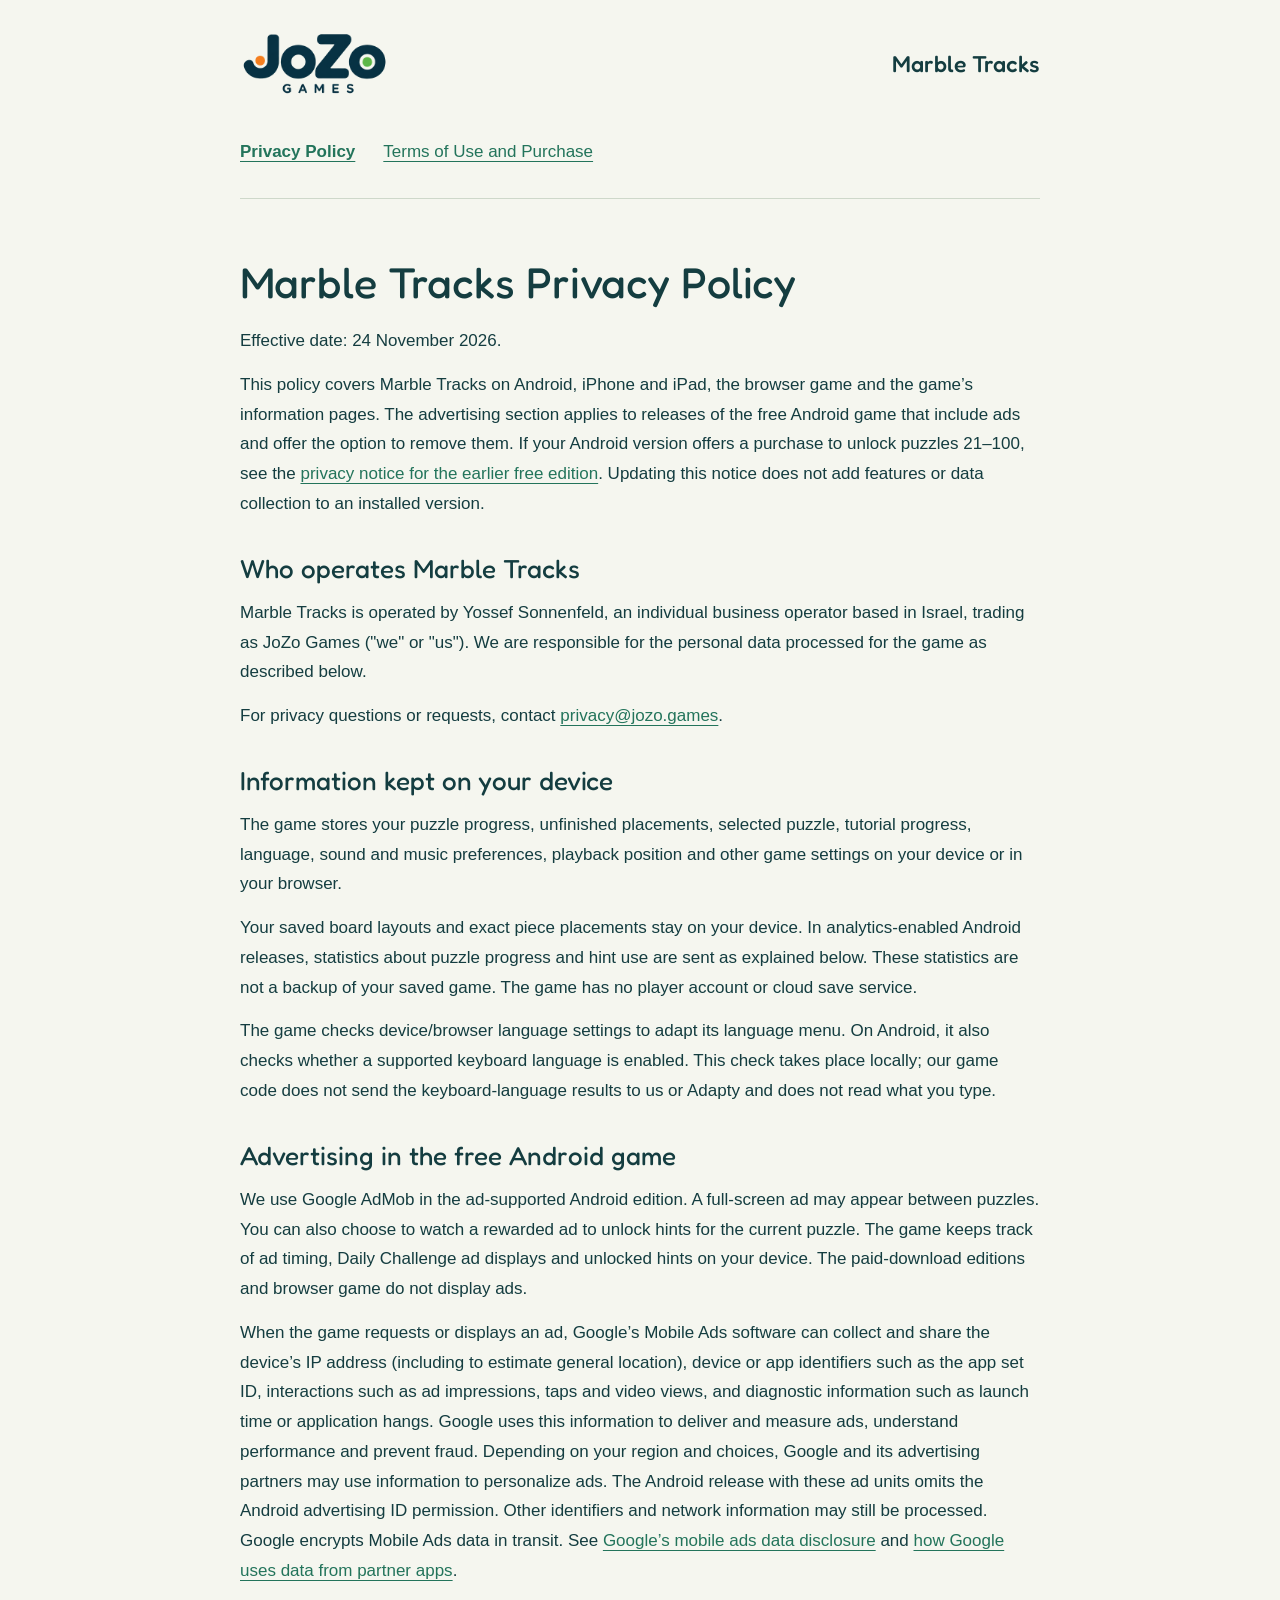
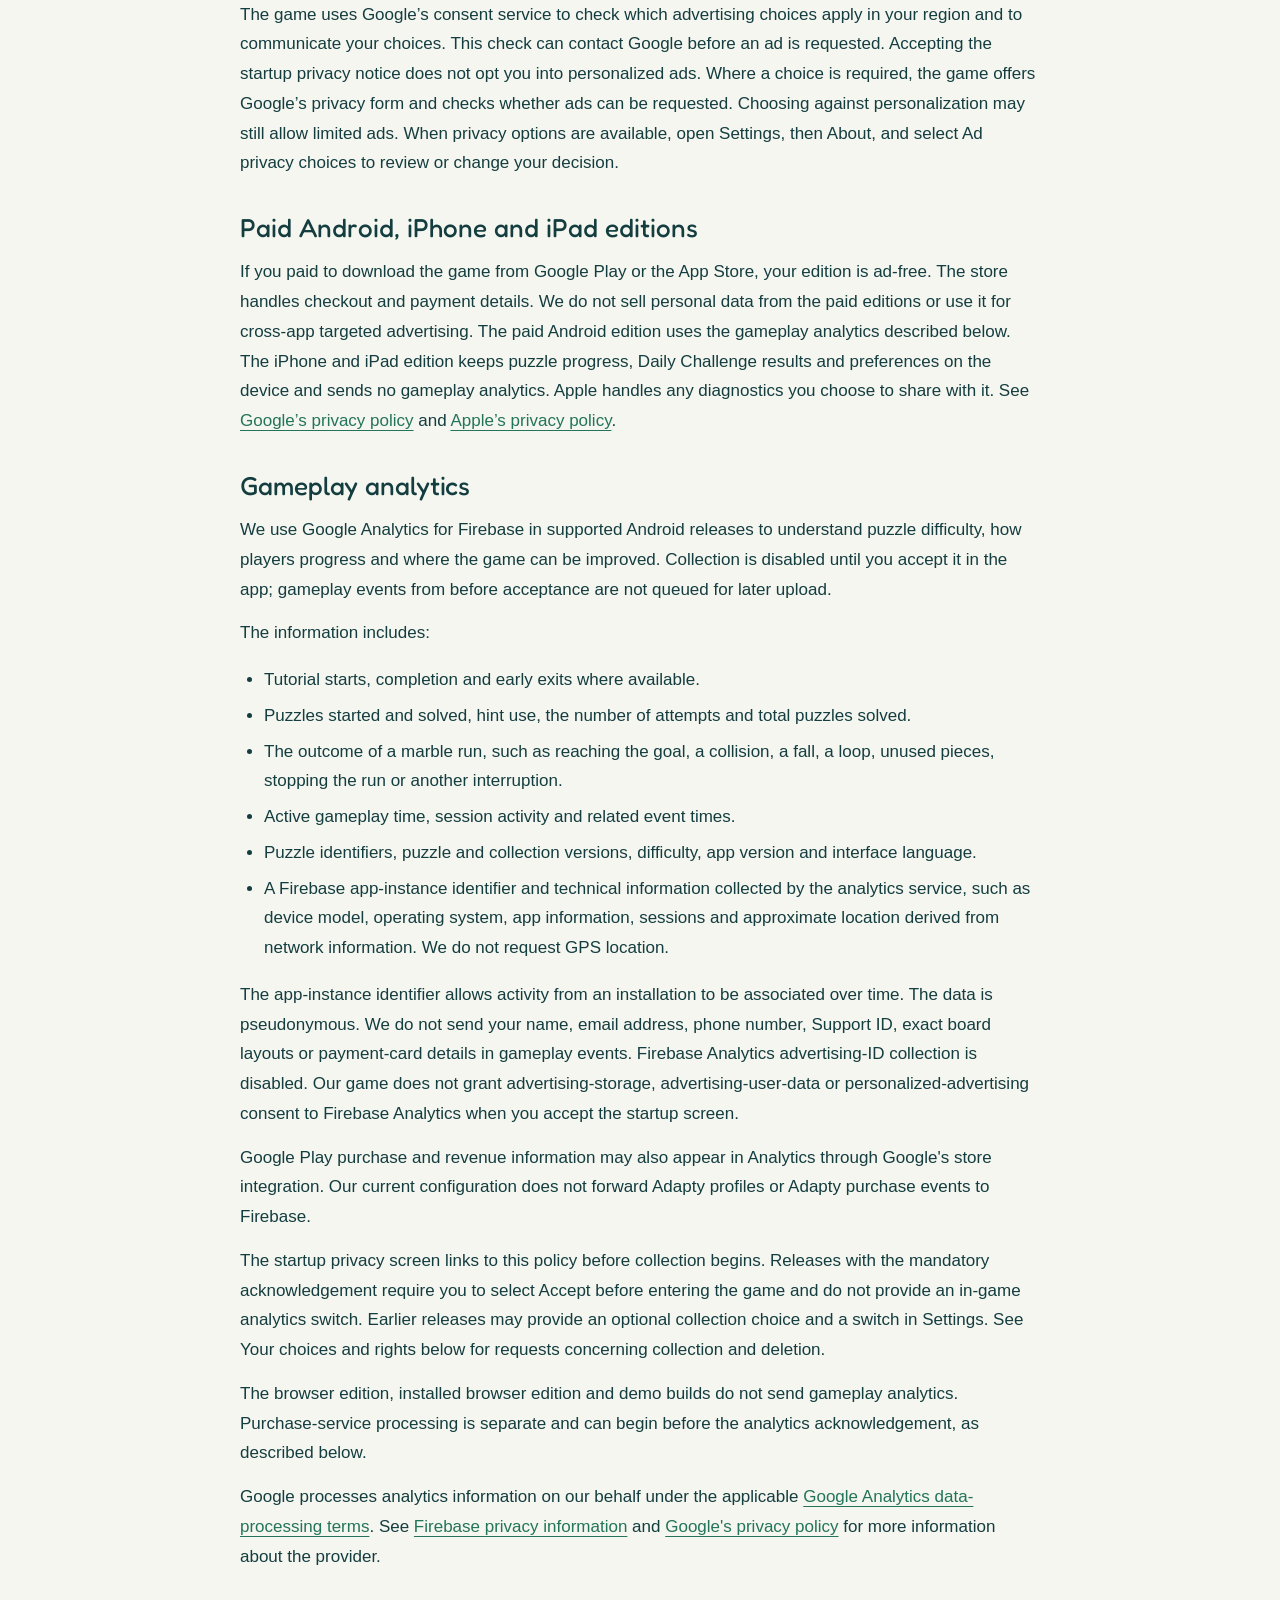
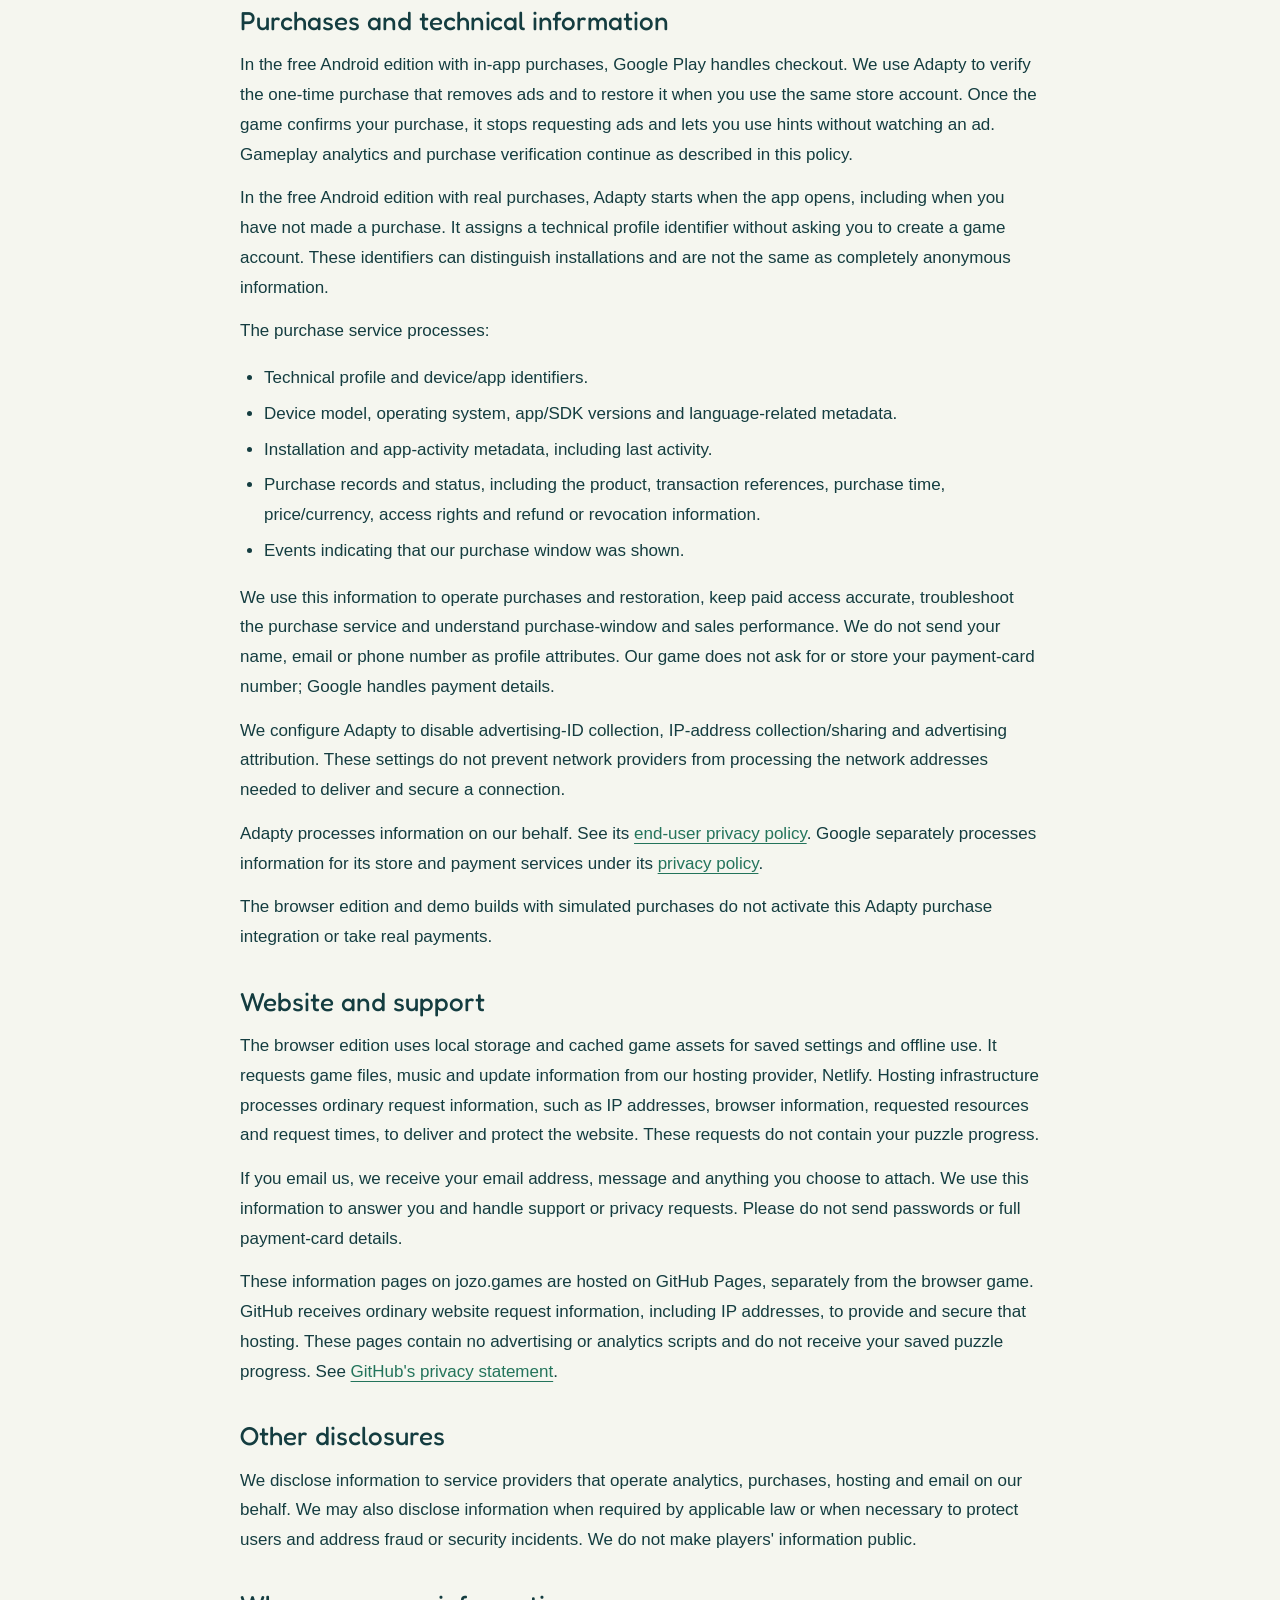
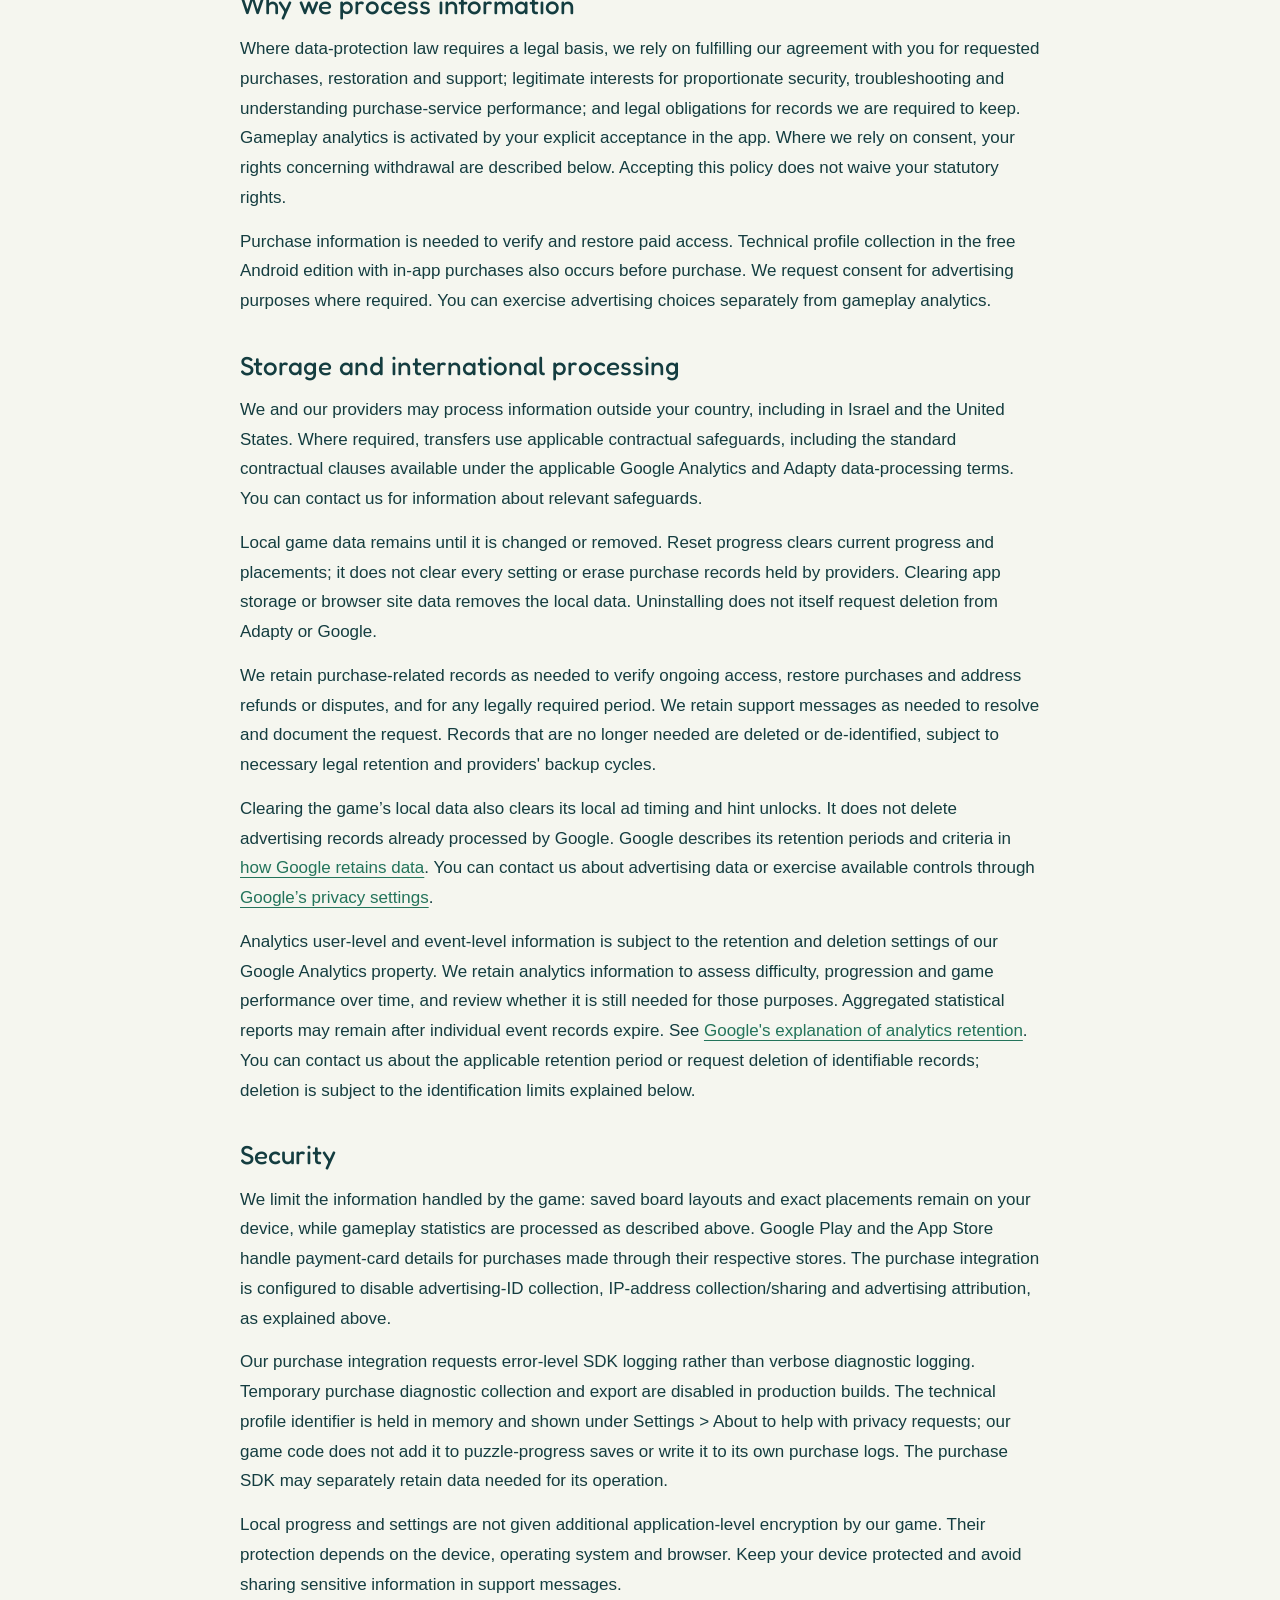
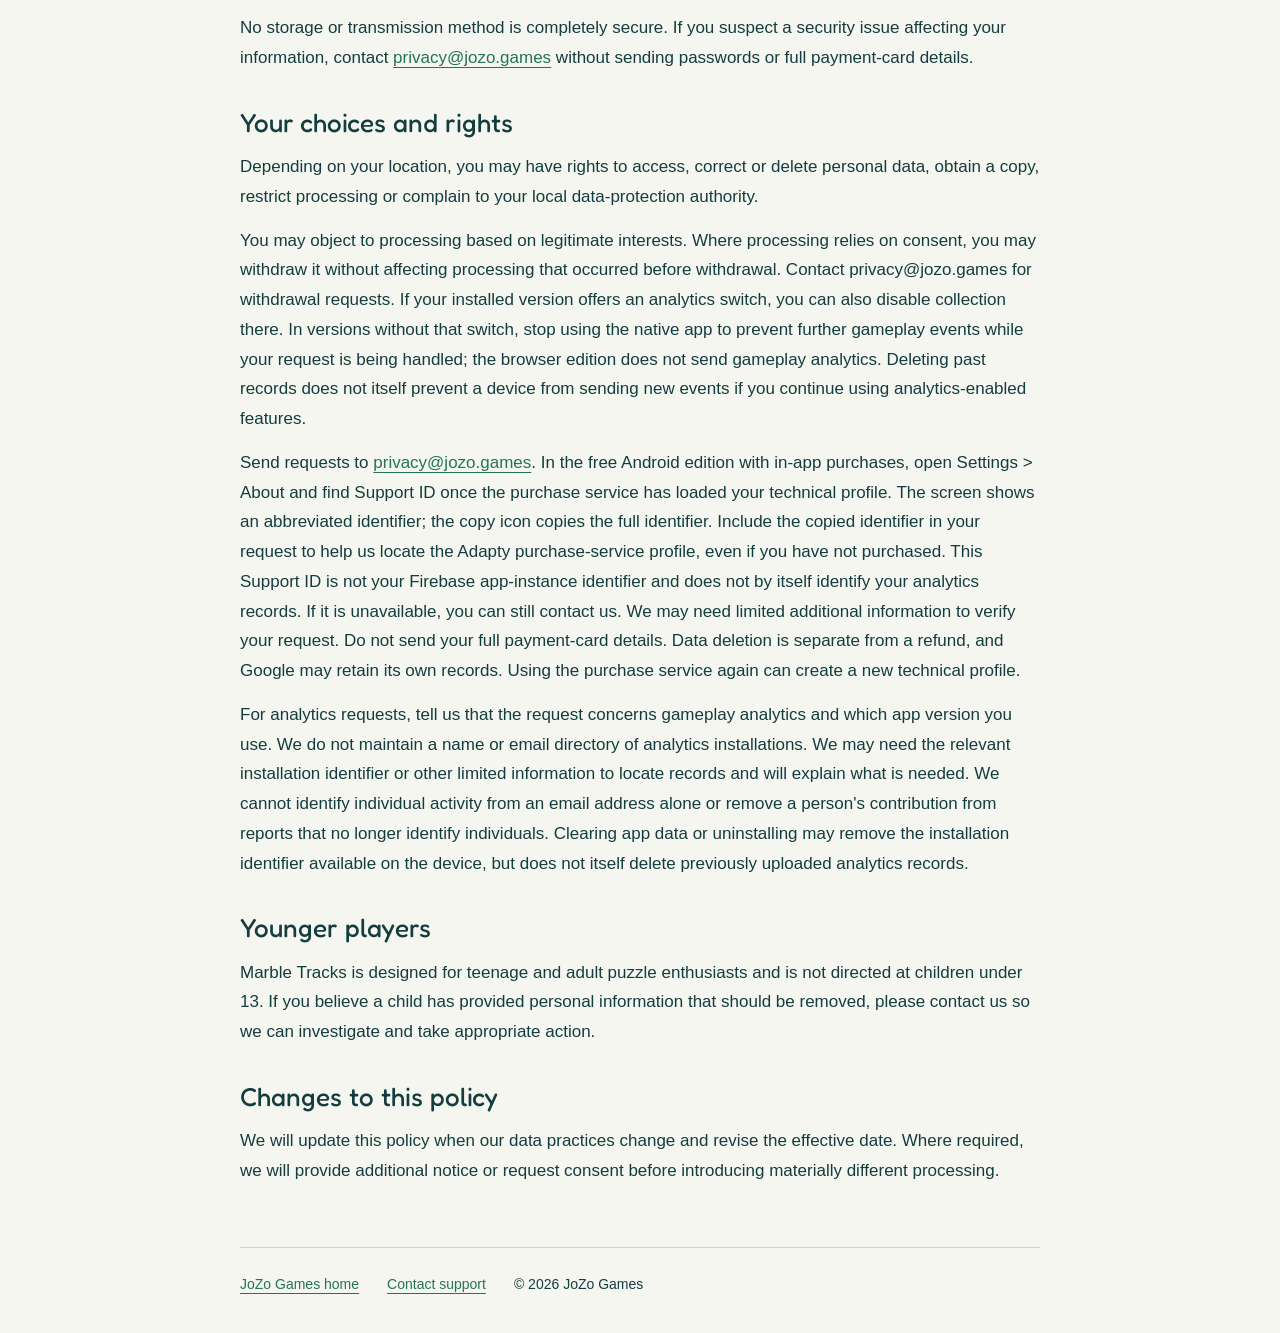
==== commit 58ad89f8: "Update Marble Tracks privacy notice for ad-supported Android releases" ====
--- a/marble-tracks/privacy/index.html
+++ b/marble-tracks/privacy/index.html
@@ -13,47 +13,63 @@
 <header><a href="/" aria-label="JoZo Games home"><img src="/assets/jozo-logo.svg" alt="JoZo Games" width="150" height="64"></a><span>Marble Tracks</span></header>
 <nav aria-label="Legal documents"><a href="/marble-tracks/privacy/" aria-current="page">Privacy Policy</a><a href="/marble-tracks/terms/">Terms of Use and Purchase</a></nav>
 <main id="document"><article><h1>Marble Tracks Privacy Policy</h1>
-<p>Effective date: 18 November 2026.</p>
-<p>This policy covers the paid Android and Apple editions of Marble Tracks, the browser game and the game’s information pages. If you installed the earlier free Android edition, see the <a href="https://jozo.games/marble-tracks/privacy/legacy-android/" target="_blank" rel="noopener noreferrer">privacy notice for that edition</a>.</p>
+<p>Effective date: 24 November 2026.</p>
+<p>This policy covers Marble Tracks on Android, iPhone and iPad, the browser game and the game’s information pages. The advertising section applies to releases of the free Android game that include ads and offer the option to remove them. If your Android version offers a purchase to unlock puzzles 21–100, see the <a href="https://jozo.games/marble-tracks/privacy/legacy-android/" target="_blank" rel="noopener noreferrer">privacy notice for the earlier free edition</a>. Updating this notice does not add features or data collection to an installed version.</p>
 <h2>Who operates Marble Tracks</h2>
 <p>Marble Tracks is operated by Yossef Sonnenfeld, an individual business operator based in Israel, trading as JoZo Games (&quot;we&quot; or &quot;us&quot;). We are responsible for the personal data processed for the game as described below.</p>
 <p>For privacy questions or requests, contact <a href="mailto:privacy@jozo.games" target="_blank" rel="noopener noreferrer">privacy@jozo.games</a>.</p>
 <h2>Information kept on your device</h2>
 <p>The game stores your puzzle progress, unfinished placements, selected puzzle, tutorial progress, language, sound and music preferences, playback position and other game settings on your device or in your browser.</p>
-<p>Your saved board layouts and exact piece placements stay on your device. You can play offline. The game has no player account or cloud save service.</p>
-<p>The game checks your device or browser language settings to adapt its language menu. On Android, it also checks locally whether a supported keyboard language is enabled. It does not read what you type or transmit the result of this check.</p>
-<h2>Paid Android edition</h2>
-<p>You pay once on Google Play to download the full game. Google handles checkout under <a href="https://policies.google.com/privacy" target="_blank" rel="noopener noreferrer">Google’s privacy policy</a>. The game does not receive your payment-card details.</p>
-<h2>iPhone and iPad edition</h2>
-<p>You pay once on the App Store to download the full game. This edition sends no gameplay analytics. Puzzle progress, Daily Challenge results and preferences stay on your device. Apple handles checkout and any diagnostics you choose to share with Apple under <a href="https://www.apple.com/legal/privacy/" target="_blank" rel="noopener noreferrer">Apple’s privacy policy</a>.</p>
-<h2>Gameplay analytics on Android</h2>
-<p>The paid Android edition uses Google Analytics for Firebase to help us understand puzzle difficulty and how players progress. Collection starts only after you agree on the privacy screen in the game. Gameplay events from before that choice are not queued for later upload.</p>
-<p>The following information is collected after consent.</p>
+<p>Your saved board layouts and exact piece placements stay on your device. In analytics-enabled Android releases, statistics about puzzle progress and hint use are sent as explained below. These statistics are not a backup of your saved game. The game has no player account or cloud save service.</p>
+<p>The game checks device/browser language settings to adapt its language menu. On Android, it also checks whether a supported keyboard language is enabled. This check takes place locally; our game code does not send the keyboard-language results to us or Adapty and does not read what you type.</p>
+<h2>Advertising in the free Android game</h2>
+<p>We use Google AdMob in the ad-supported Android edition. A full-screen ad may appear between puzzles. You can also choose to watch a rewarded ad to unlock hints for the current puzzle. The game keeps track of ad timing, Daily Challenge ad displays and unlocked hints on your device. The paid-download editions and browser game do not display ads.</p>
+<p>When the game requests or displays an ad, Google’s Mobile Ads software can collect and share the device’s IP address (including to estimate general location), device or app identifiers such as the app set ID, interactions such as ad impressions, taps and video views, and diagnostic information such as launch time or application hangs. Google uses this information to deliver and measure ads, understand performance and prevent fraud. Depending on your region and choices, Google and its advertising partners may use information to personalize ads. The Android release with these ad units omits the Android advertising ID permission. Other identifiers and network information may still be processed. Google encrypts Mobile Ads data in transit. See <a href="https://developers.google.com/admob/android/privacy/play-data-disclosure" target="_blank" rel="noopener noreferrer">Google’s mobile ads data disclosure</a> and <a href="https://policies.google.com/technologies/partner-sites" target="_blank" rel="noopener noreferrer">how Google uses data from partner apps</a>.</p>
+<p>The game uses Google’s consent service to check which advertising choices apply in your region and to communicate your choices. This check can contact Google before an ad is requested. Accepting the startup privacy notice does not opt you into personalized ads. Where a choice is required, the game offers Google’s privacy form and checks whether ads can be requested. Choosing against personalization may still allow limited ads. When privacy options are available, open Settings, then About, and select Ad privacy choices to review or change your decision.</p>
+<h2>Paid Android, iPhone and iPad editions</h2>
+<p>If you paid to download the game from Google Play or the App Store, your edition is ad-free. The store handles checkout and payment details. We do not sell personal data from the paid editions or use it for cross-app targeted advertising. The paid Android edition uses the gameplay analytics described below. The iPhone and iPad edition keeps puzzle progress, Daily Challenge results and preferences on the device and sends no gameplay analytics. Apple handles any diagnostics you choose to share with it. See <a href="https://policies.google.com/privacy" target="_blank" rel="noopener noreferrer">Google’s privacy policy</a> and <a href="https://www.apple.com/legal/privacy/" target="_blank" rel="noopener noreferrer">Apple’s privacy policy</a>.</p>
+<h2>Gameplay analytics</h2>
+<p>We use Google Analytics for Firebase in supported Android releases to understand puzzle difficulty, how players progress and where the game can be improved. Collection is disabled until you accept it in the app; gameplay events from before acceptance are not queued for later upload.</p>
+<p>The information includes:</p>
 <ul><li>Tutorial starts, completion and early exits where available.</li><li>Puzzles started and solved, hint use, the number of attempts and total puzzles solved.</li><li>The outcome of a marble run, such as reaching the goal, a collision, a fall, a loop, unused pieces, stopping the run or another interruption.</li><li>Active gameplay time, session activity and related event times.</li><li>Puzzle identifiers, puzzle and collection versions, difficulty, app version and interface language.</li><li>A Firebase app-instance identifier and technical information collected by the analytics service, such as device model, operating system, app information, sessions and approximate location derived from network information. We do not request GPS location.</li></ul>
-<p>The app-instance identifier allows activity from an installation to be associated over time. The data is pseudonymous. We do not send your name, email address, phone number, exact board layouts or payment-card details in gameplay events. Advertising-ID collection is disabled, and our app does not grant analytics advertising-storage, advertising-user-data or personalized-advertising consent.</p>
-<p>The startup screen links to this policy. In the current paid Android edition, you must accept collection before entering the game. This edition has no in-game analytics switch. See “Your choices and rights” below to contact us about withdrawal or deletion.</p>
-<p>The browser game, including when installed on your home screen, and demo builds do not send gameplay analytics.</p>
+<p>The app-instance identifier allows activity from an installation to be associated over time. The data is pseudonymous. We do not send your name, email address, phone number, Support ID, exact board layouts or payment-card details in gameplay events. Firebase Analytics advertising-ID collection is disabled. Our game does not grant advertising-storage, advertising-user-data or personalized-advertising consent to Firebase Analytics when you accept the startup screen.</p>
+<p>Google Play purchase and revenue information may also appear in Analytics through Google&#39;s store integration. Our current configuration does not forward Adapty profiles or Adapty purchase events to Firebase.</p>
+<p>The startup privacy screen links to this policy before collection begins. Releases with the mandatory acknowledgement require you to select Accept before entering the game and do not provide an in-game analytics switch. Earlier releases may provide an optional collection choice and a switch in Settings. See Your choices and rights below for requests concerning collection and deletion.</p>
+<p>The browser edition, installed browser edition and demo builds do not send gameplay analytics. Purchase-service processing is separate and can begin before the analytics acknowledgement, as described below.</p>
 <p>Google processes analytics information on our behalf under the applicable <a href="https://business.safety.google/adsprocessorterms/" target="_blank" rel="noopener noreferrer">Google Analytics data-processing terms</a>. See <a href="https://firebase.google.com/support/privacy" target="_blank" rel="noopener noreferrer">Firebase privacy information</a> and <a href="https://policies.google.com/privacy" target="_blank" rel="noopener noreferrer">Google&#39;s privacy policy</a> for more information about the provider.</p>
+<h2>Purchases and technical information</h2>
+<p>In the free Android edition with in-app purchases, Google Play handles checkout. We use Adapty to verify the one-time purchase that removes ads and to restore it when you use the same store account. Once the game confirms your purchase, it stops requesting ads and lets you use hints without watching an ad. Gameplay analytics and purchase verification continue as described in this policy.</p>
+<p>In the free Android edition with real purchases, Adapty starts when the app opens, including when you have not made a purchase. It assigns a technical profile identifier without asking you to create a game account. These identifiers can distinguish installations and are not the same as completely anonymous information.</p>
+<p>The purchase service processes:</p>
+<ul><li>Technical profile and device/app identifiers.</li><li>Device model, operating system, app/SDK versions and language-related metadata.</li><li>Installation and app-activity metadata, including last activity.</li><li>Purchase records and status, including the product, transaction references, purchase time, price/currency, access rights and refund or revocation information.</li><li>Events indicating that our purchase window was shown.</li></ul>
+<p>We use this information to operate purchases and restoration, keep paid access accurate, troubleshoot the purchase service and understand purchase-window and sales performance. We do not send your name, email or phone number as profile attributes. Our game does not ask for or store your payment-card number; Google handles payment details.</p>
+<p>We configure Adapty to disable advertising-ID collection, IP-address collection/sharing and advertising attribution. These settings do not prevent network providers from processing the network addresses needed to deliver and secure a connection.</p>
+<p>Adapty processes information on our behalf. See its <a href="https://adapty.io/end-users-privacy/" target="_blank" rel="noopener noreferrer">end-user privacy policy</a>. Google separately processes information for its store and payment services under its <a href="https://policies.google.com/privacy" target="_blank" rel="noopener noreferrer">privacy policy</a>.</p>
+<p>The browser edition and demo builds with simulated purchases do not activate this Adapty purchase integration or take real payments.</p>
 <h2>Website and support</h2>
 <p>The browser edition uses local storage and cached game assets for saved settings and offline use. It requests game files, music and update information from our hosting provider, Netlify. Hosting infrastructure processes ordinary request information, such as IP addresses, browser information, requested resources and request times, to deliver and protect the website. These requests do not contain your puzzle progress.</p>
 <p>If you email us, we receive your email address, message and anything you choose to attach. We use this information to answer you and handle support or privacy requests. Please do not send passwords or full payment-card details.</p>
 <p>These information pages on jozo.games are hosted on GitHub Pages, separately from the browser game. GitHub receives ordinary website request information, including IP addresses, to provide and secure that hosting. These pages contain no advertising or analytics scripts and do not receive your saved puzzle progress. See <a href="https://docs.github.com/en/site-policy/privacy-policies/github-general-privacy-statement" target="_blank" rel="noopener noreferrer">GitHub&#39;s privacy statement</a>.</p>
-<h2>Advertising and disclosure</h2>
-<p>The game currently does not display advertising. We do not sell personal data or use it for cross-app targeted advertising.</p>
-<p>We disclose information to service providers that operate analytics, hosting and email on our behalf. We may also disclose information when required by applicable law or when necessary to protect users and address fraud or security incidents. We do not make players&#39; information public.</p>
+<h2>Other disclosures</h2>
+<p>We disclose information to service providers that operate analytics, purchases, hosting and email on our behalf. We may also disclose information when required by applicable law or when necessary to protect users and address fraud or security incidents. We do not make players&#39; information public.</p>
 <h2>Why we process information</h2>
-<p>We process support messages to respond to your requests. Where a legal basis is required, we rely on our legitimate interests for proportionate security and troubleshooting, and on legal obligations for records we must keep. Android gameplay analytics starts with your explicit acceptance in the app. Accepting this policy does not waive your statutory rights.</p>
+<p>Where data-protection law requires a legal basis, we rely on fulfilling our agreement with you for requested purchases, restoration and support; legitimate interests for proportionate security, troubleshooting and understanding purchase-service performance; and legal obligations for records we are required to keep. Gameplay analytics is activated by your explicit acceptance in the app. Where we rely on consent, your rights concerning withdrawal are described below. Accepting this policy does not waive your statutory rights.</p>
+<p>Purchase information is needed to verify and restore paid access. Technical profile collection in the free Android edition with in-app purchases also occurs before purchase. We request consent for advertising purposes where required. You can exercise advertising choices separately from gameplay analytics.</p>
 <h2>Storage and international processing</h2>
-<p>We and our providers may process information outside your country, including in Israel and the United States. Where required, transfers use applicable contractual safeguards, including the standard contractual clauses available under the applicable Google Analytics data-processing terms. You can contact us for information about relevant safeguards.</p>
-<p>Local game data remains on your device until changed or removed. Resetting progress clears progress and placements. Clearing app storage or browser site data removes local data. This does not delete records already sent to Google Analytics.</p>
-<p>We retain support messages as needed to resolve and document your requests. Records that are no longer needed are deleted or de-identified, subject to legal retention requirements and providers’ backup cycles.</p>
+<p>We and our providers may process information outside your country, including in Israel and the United States. Where required, transfers use applicable contractual safeguards, including the standard contractual clauses available under the applicable Google Analytics and Adapty data-processing terms. You can contact us for information about relevant safeguards.</p>
+<p>Local game data remains until it is changed or removed. Reset progress clears current progress and placements; it does not clear every setting or erase purchase records held by providers. Clearing app storage or browser site data removes the local data. Uninstalling does not itself request deletion from Adapty or Google.</p>
+<p>We retain purchase-related records as needed to verify ongoing access, restore purchases and address refunds or disputes, and for any legally required period. We retain support messages as needed to resolve and document the request. Records that are no longer needed are deleted or de-identified, subject to necessary legal retention and providers&#39; backup cycles.</p>
+<p>Clearing the game’s local data also clears its local ad timing and hint unlocks. It does not delete advertising records already processed by Google. Google describes its retention periods and criteria in <a href="https://policies.google.com/technologies/retention" target="_blank" rel="noopener noreferrer">how Google retains data</a>. You can contact us about advertising data or exercise available controls through <a href="https://myaccount.google.com/data-and-privacy" target="_blank" rel="noopener noreferrer">Google’s privacy settings</a>.</p>
 <p>Analytics user-level and event-level information is subject to the retention and deletion settings of our Google Analytics property. We retain analytics information to assess difficulty, progression and game performance over time, and review whether it is still needed for those purposes. Aggregated statistical reports may remain after individual event records expire. See <a href="https://support.google.com/analytics/answer/7667196" target="_blank" rel="noopener noreferrer">Google&#39;s explanation of analytics retention</a>. You can contact us about the applicable retention period or request deletion of identifiable records; deletion is subject to the identification limits explained below.</p>
 <h2>Security</h2>
+<p>We limit the information handled by the game: saved board layouts and exact placements remain on your device, while gameplay statistics are processed as described above. Google Play and the App Store handle payment-card details for purchases made through their respective stores. The purchase integration is configured to disable advertising-ID collection, IP-address collection/sharing and advertising attribution, as explained above.</p>
+<p>Our purchase integration requests error-level SDK logging rather than verbose diagnostic logging. Temporary purchase diagnostic collection and export are disabled in production builds. The technical profile identifier is held in memory and shown under Settings &gt; About to help with privacy requests; our game code does not add it to puzzle-progress saves or write it to its own purchase logs. The purchase SDK may separately retain data needed for its operation.</p>
 <p>Local progress and settings are not given additional application-level encryption by our game. Their protection depends on the device, operating system and browser. Keep your device protected and avoid sharing sensitive information in support messages.</p>
 <p>No storage or transmission method is completely secure. If you suspect a security issue affecting your information, contact <a href="mailto:privacy@jozo.games" target="_blank" rel="noopener noreferrer">privacy@jozo.games</a> without sending passwords or full payment-card details.</p>
 <h2>Your choices and rights</h2>
 <p>Depending on your location, you may have rights to access, correct or delete personal data, obtain a copy, restrict processing or complain to your local data-protection authority.</p>
-<p>You may object to processing based on legitimate interests. You may withdraw consent to Android analytics or request deletion by emailing <a href="mailto:privacy@jozo.games" target="_blank" rel="noopener noreferrer">privacy@jozo.games</a>. Withdrawal does not affect processing before withdrawal. In an edition without an analytics switch, stopping use of that edition prevents new gameplay events while we handle your request.</p>
+<p>You may object to processing based on legitimate interests. Where processing relies on consent, you may withdraw it without affecting processing that occurred before withdrawal. Contact privacy@jozo.games for withdrawal requests. If your installed version offers an analytics switch, you can also disable collection there. In versions without that switch, stop using the native app to prevent further gameplay events while your request is being handled; the browser edition does not send gameplay analytics. Deleting past records does not itself prevent a device from sending new events if you continue using analytics-enabled features.</p>
+<p>Send requests to <a href="mailto:privacy@jozo.games" target="_blank" rel="noopener noreferrer">privacy@jozo.games</a>. In the free Android edition with in-app purchases, open Settings &gt; About and find Support ID once the purchase service has loaded your technical profile. The screen shows an abbreviated identifier; the copy icon copies the full identifier. Include the copied identifier in your request to help us locate the Adapty purchase-service profile, even if you have not purchased. This Support ID is not your Firebase app-instance identifier and does not by itself identify your analytics records. If it is unavailable, you can still contact us. We may need limited additional information to verify your request. Do not send your full payment-card details. Data deletion is separate from a refund, and Google may retain its own records. Using the purchase service again can create a new technical profile.</p>
 <p>For analytics requests, tell us that the request concerns gameplay analytics and which app version you use. We do not maintain a name or email directory of analytics installations. We may need the relevant installation identifier or other limited information to locate records and will explain what is needed. We cannot identify individual activity from an email address alone or remove a person&#39;s contribution from reports that no longer identify individuals. Clearing app data or uninstalling may remove the installation identifier available on the device, but does not itself delete previously uploaded analytics records.</p>
 <h2>Younger players</h2>
 <p>Marble Tracks is designed for teenage and adult puzzle enthusiasts and is not directed at children under 13. If you believe a child has provided personal information that should be removed, please contact us so we can investigate and take appropriate action.</p>
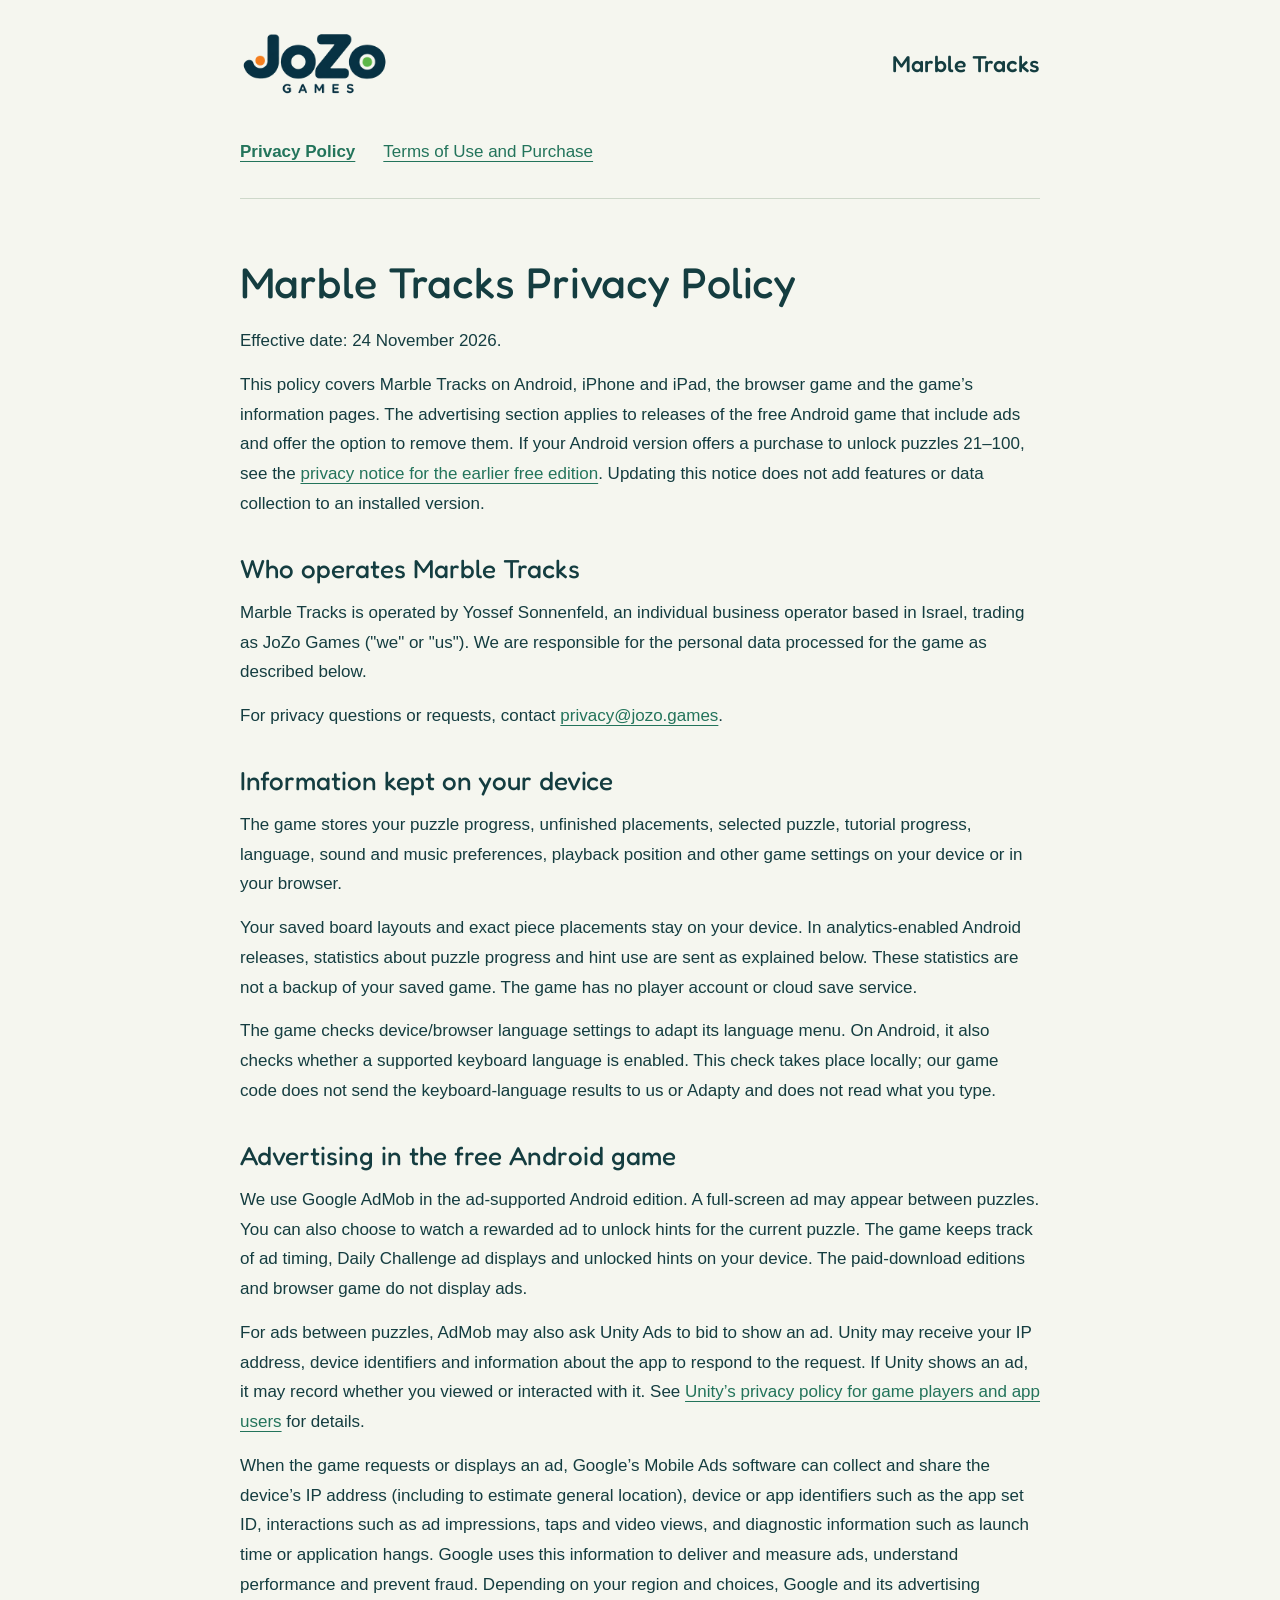
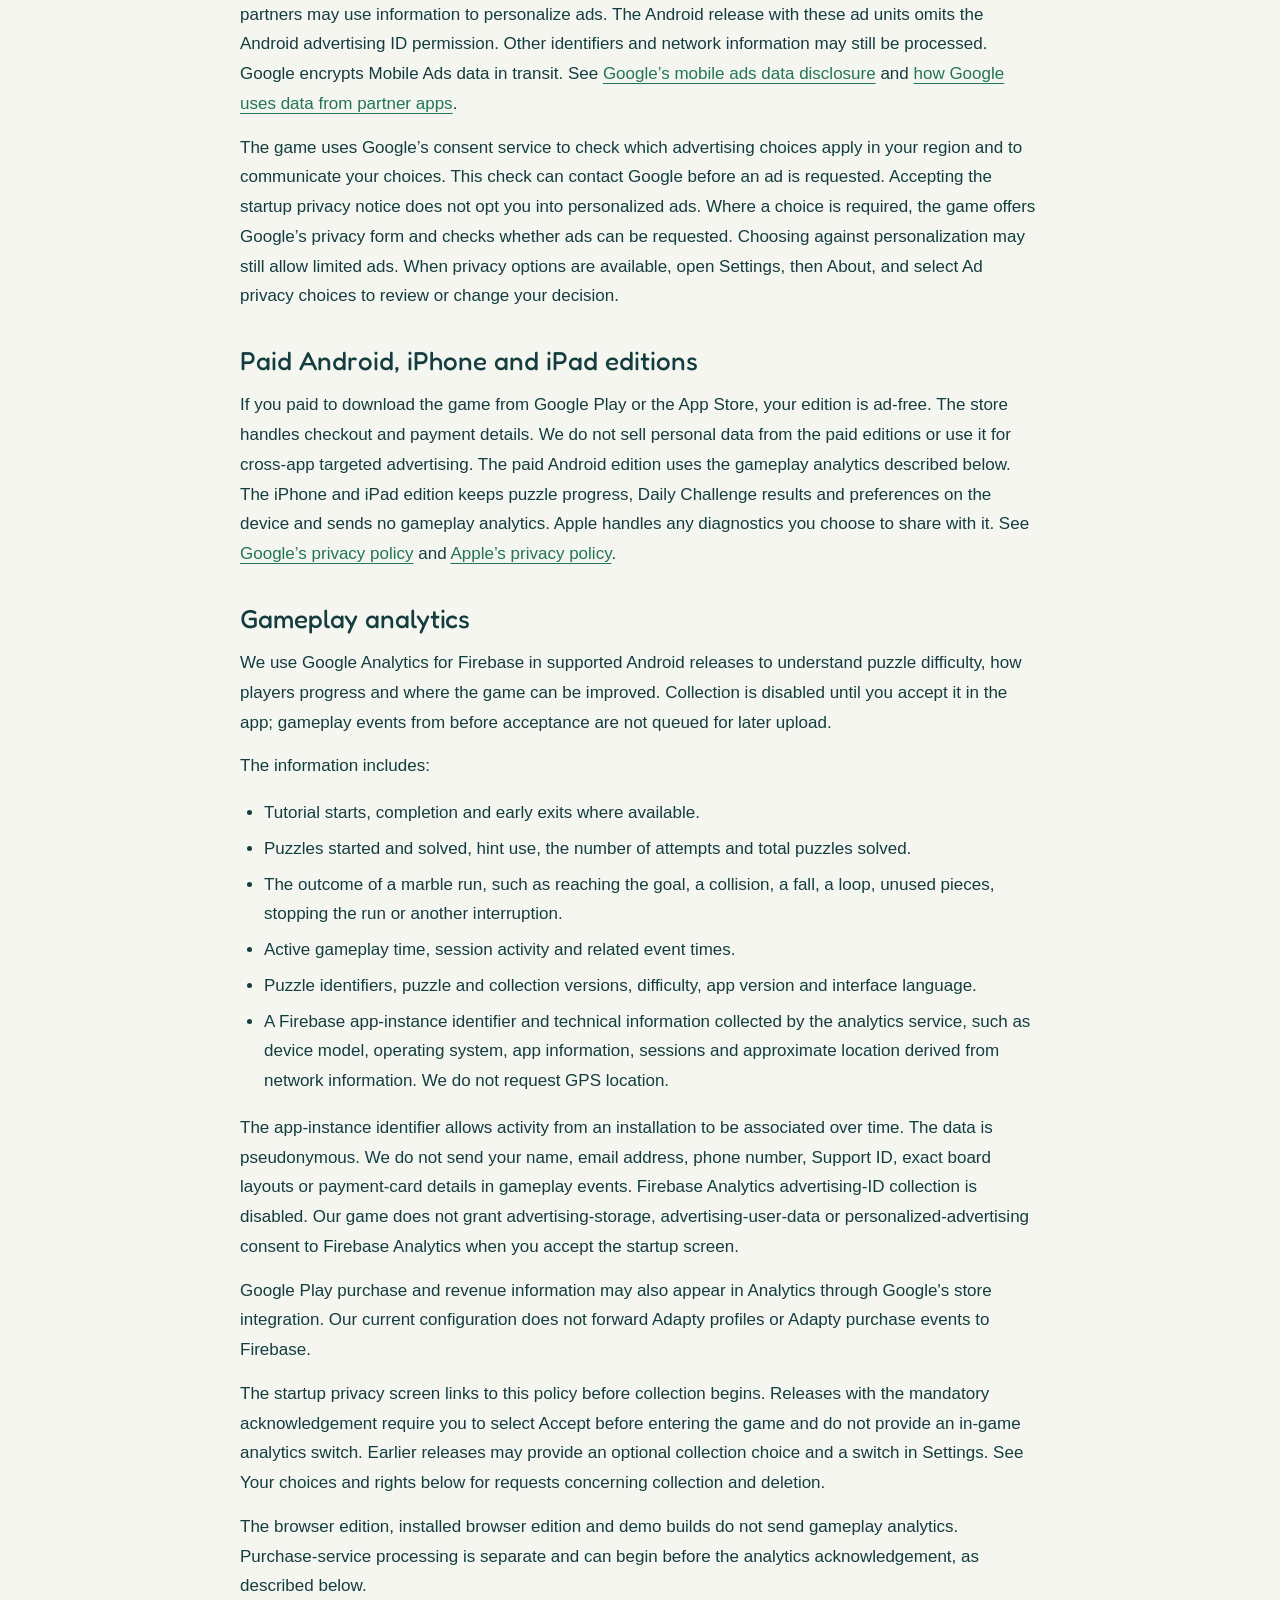
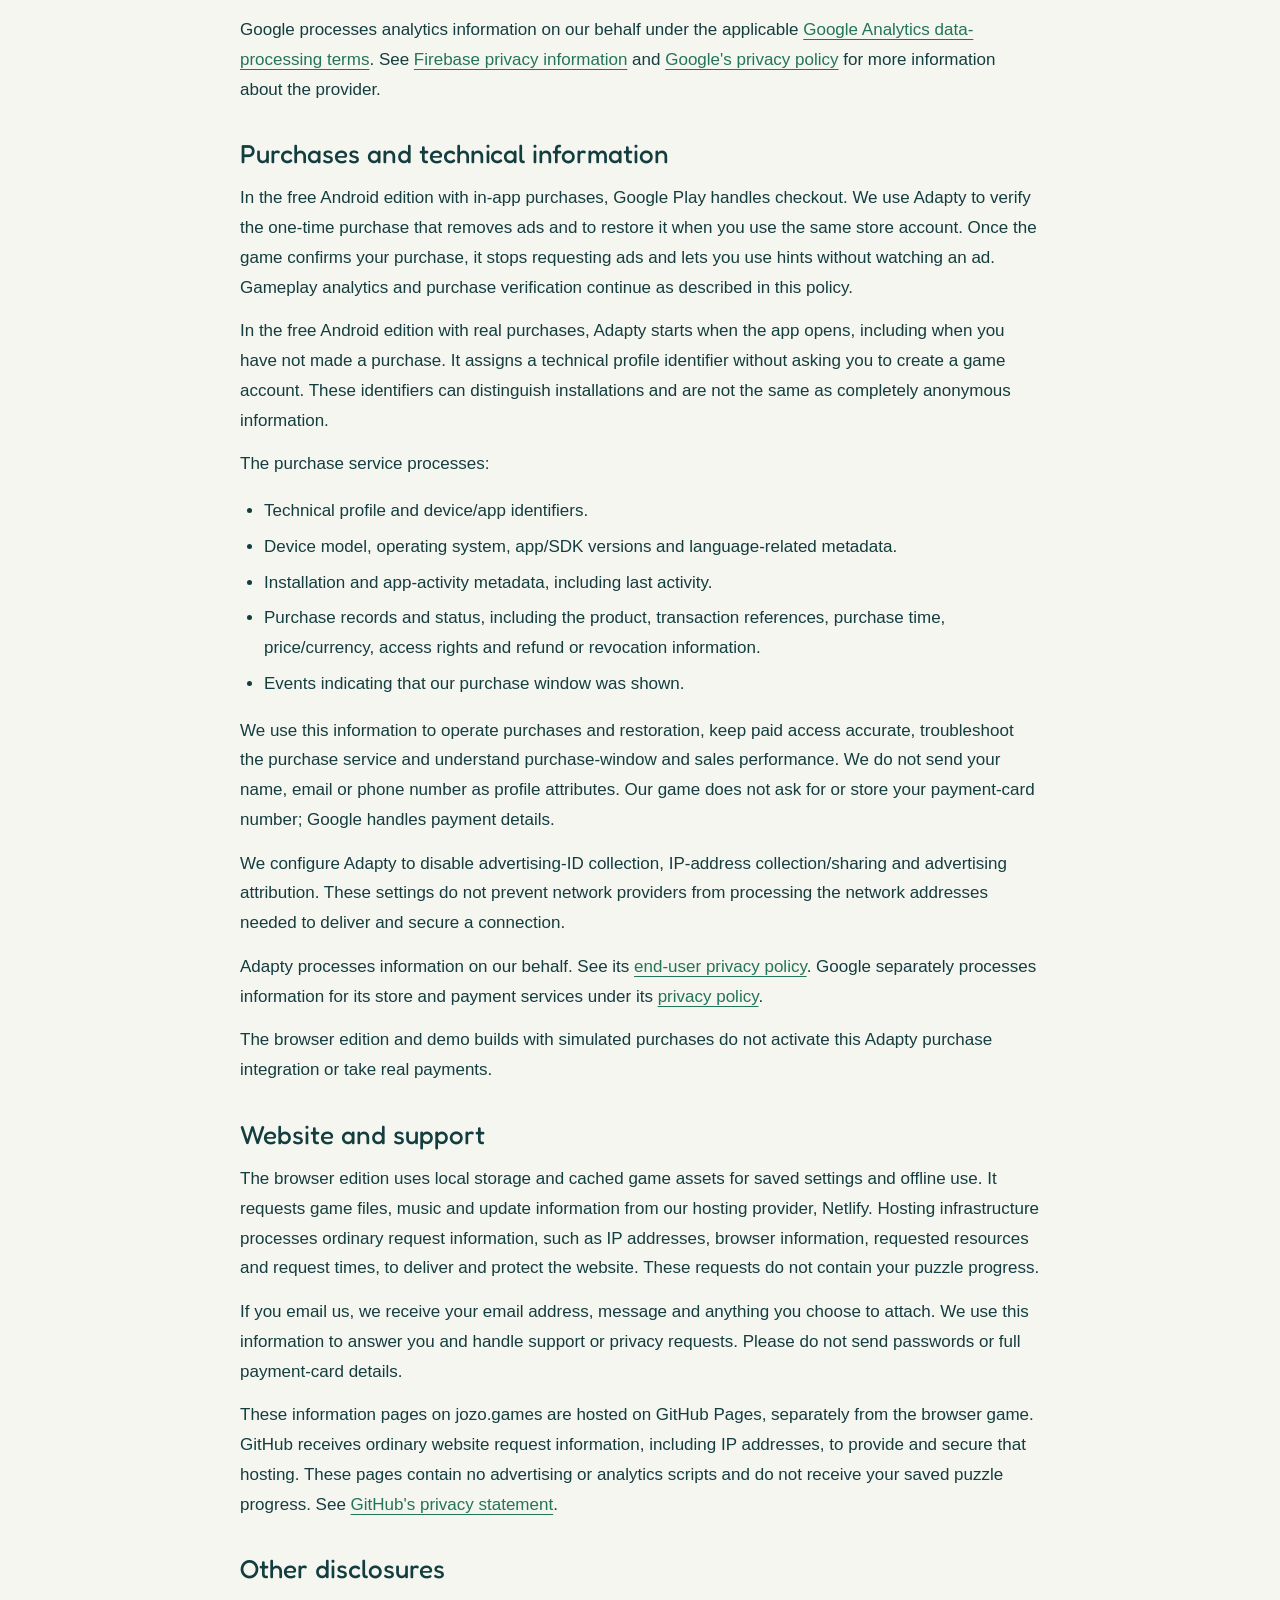
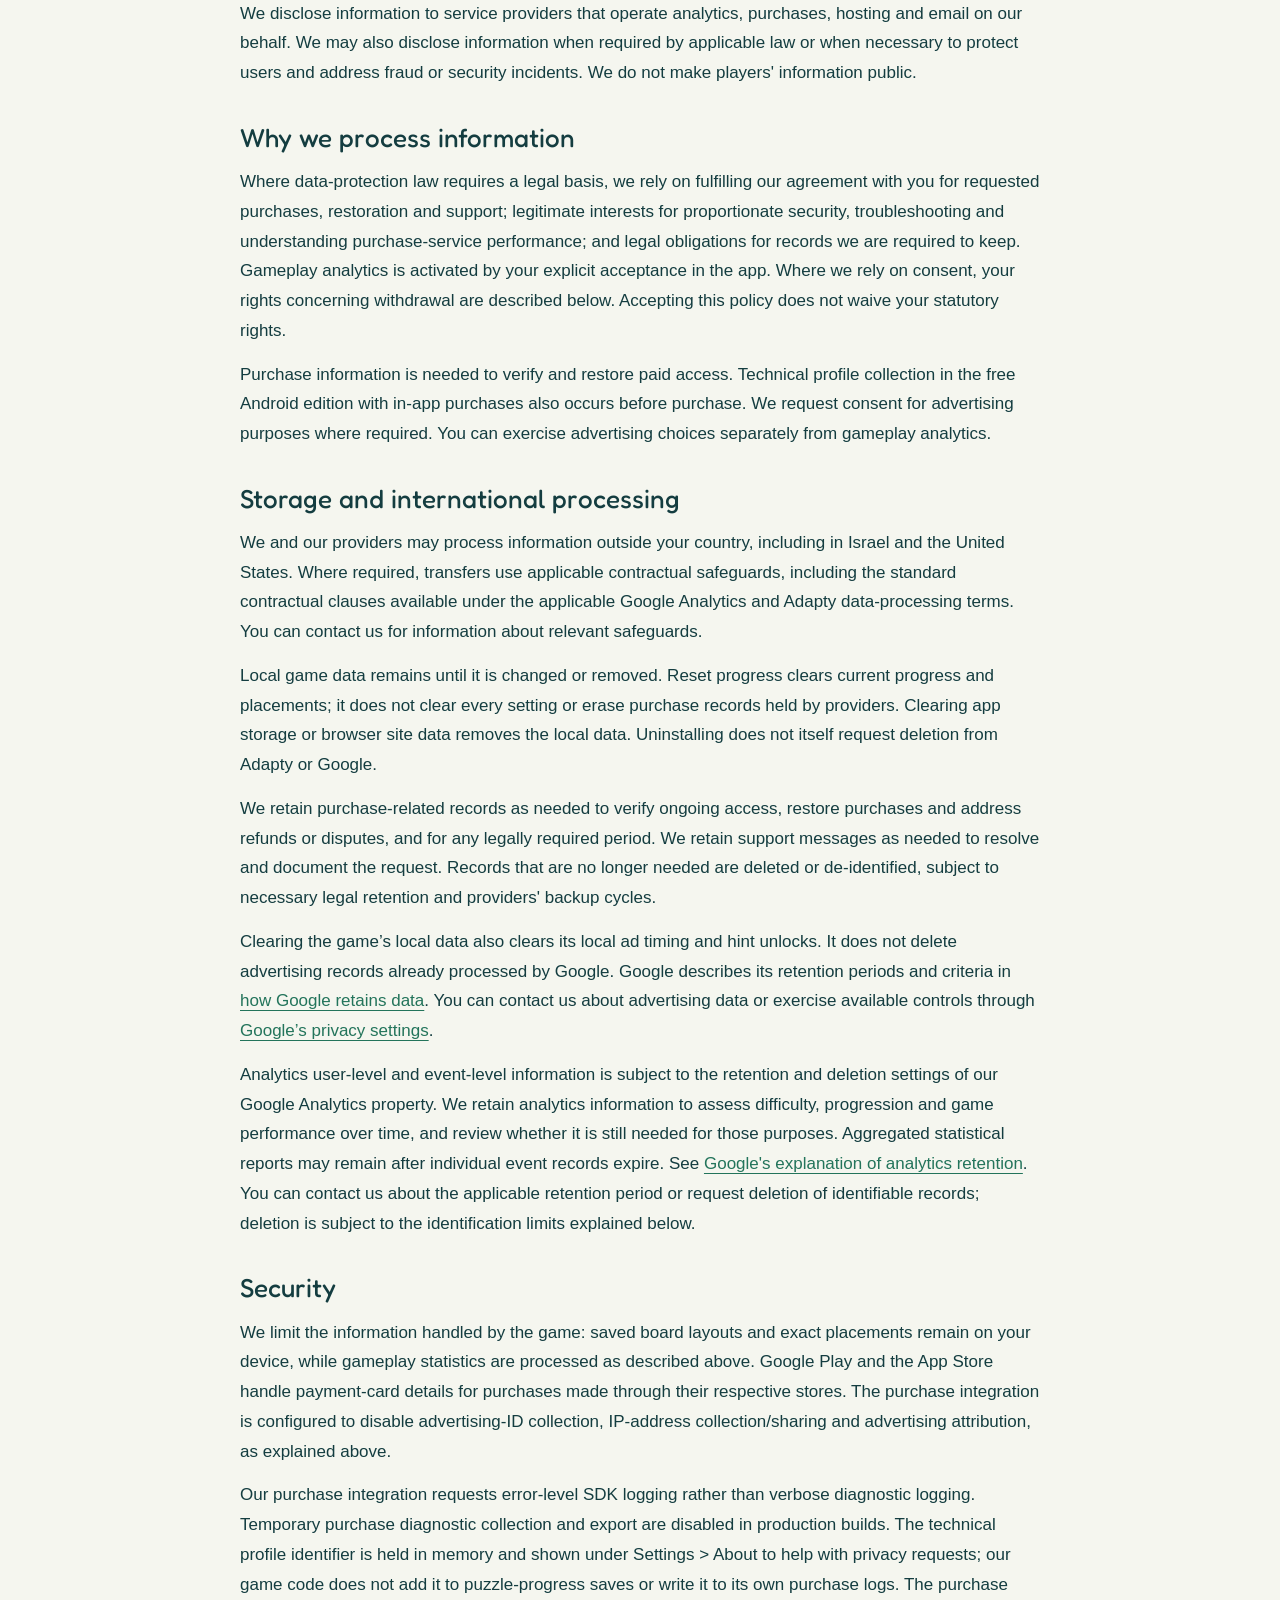
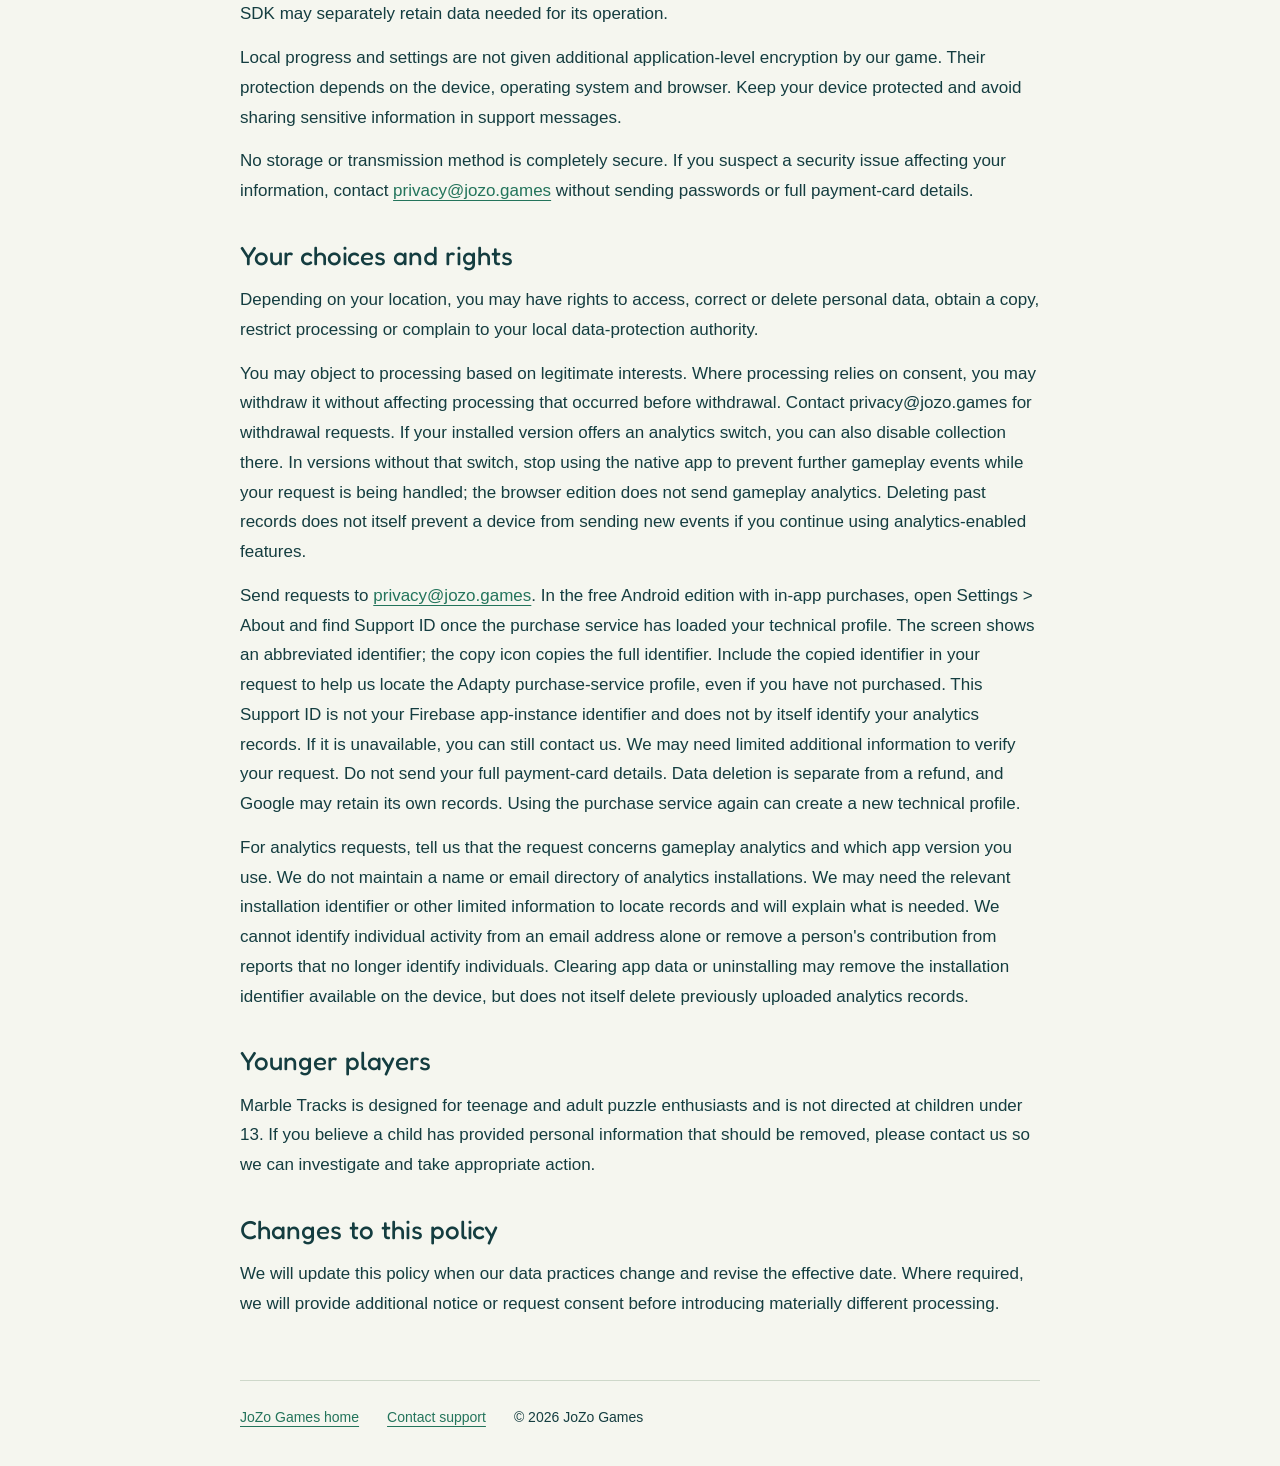
==== commit 715ad561: "Disclose Unity Ads bidding in the Marble Tracks privacy policy" ====
--- a/marble-tracks/privacy/index.html
+++ b/marble-tracks/privacy/index.html
@@ -24,6 +24,7 @@
 <p>The game checks device/browser language settings to adapt its language menu. On Android, it also checks whether a supported keyboard language is enabled. This check takes place locally; our game code does not send the keyboard-language results to us or Adapty and does not read what you type.</p>
 <h2>Advertising in the free Android game</h2>
 <p>We use Google AdMob in the ad-supported Android edition. A full-screen ad may appear between puzzles. You can also choose to watch a rewarded ad to unlock hints for the current puzzle. The game keeps track of ad timing, Daily Challenge ad displays and unlocked hints on your device. The paid-download editions and browser game do not display ads.</p>
+<p>For ads between puzzles, AdMob may also ask Unity Ads to bid to show an ad. Unity may receive your IP address, device identifiers and information about the app to respond to the request. If Unity shows an ad, it may record whether you viewed or interacted with it. See <a href="https://unity.com/legal/game-player-and-app-user-privacy-policy" target="_blank" rel="noopener noreferrer">Unity’s privacy policy for game players and app users</a> for details.</p>
 <p>When the game requests or displays an ad, Google’s Mobile Ads software can collect and share the device’s IP address (including to estimate general location), device or app identifiers such as the app set ID, interactions such as ad impressions, taps and video views, and diagnostic information such as launch time or application hangs. Google uses this information to deliver and measure ads, understand performance and prevent fraud. Depending on your region and choices, Google and its advertising partners may use information to personalize ads. The Android release with these ad units omits the Android advertising ID permission. Other identifiers and network information may still be processed. Google encrypts Mobile Ads data in transit. See <a href="https://developers.google.com/admob/android/privacy/play-data-disclosure" target="_blank" rel="noopener noreferrer">Google’s mobile ads data disclosure</a> and <a href="https://policies.google.com/technologies/partner-sites" target="_blank" rel="noopener noreferrer">how Google uses data from partner apps</a>.</p>
 <p>The game uses Google’s consent service to check which advertising choices apply in your region and to communicate your choices. This check can contact Google before an ad is requested. Accepting the startup privacy notice does not opt you into personalized ads. Where a choice is required, the game offers Google’s privacy form and checks whether ads can be requested. Choosing against personalization may still allow limited ads. When privacy options are available, open Settings, then About, and select Ad privacy choices to review or change your decision.</p>
 <h2>Paid Android, iPhone and iPad editions</h2>
